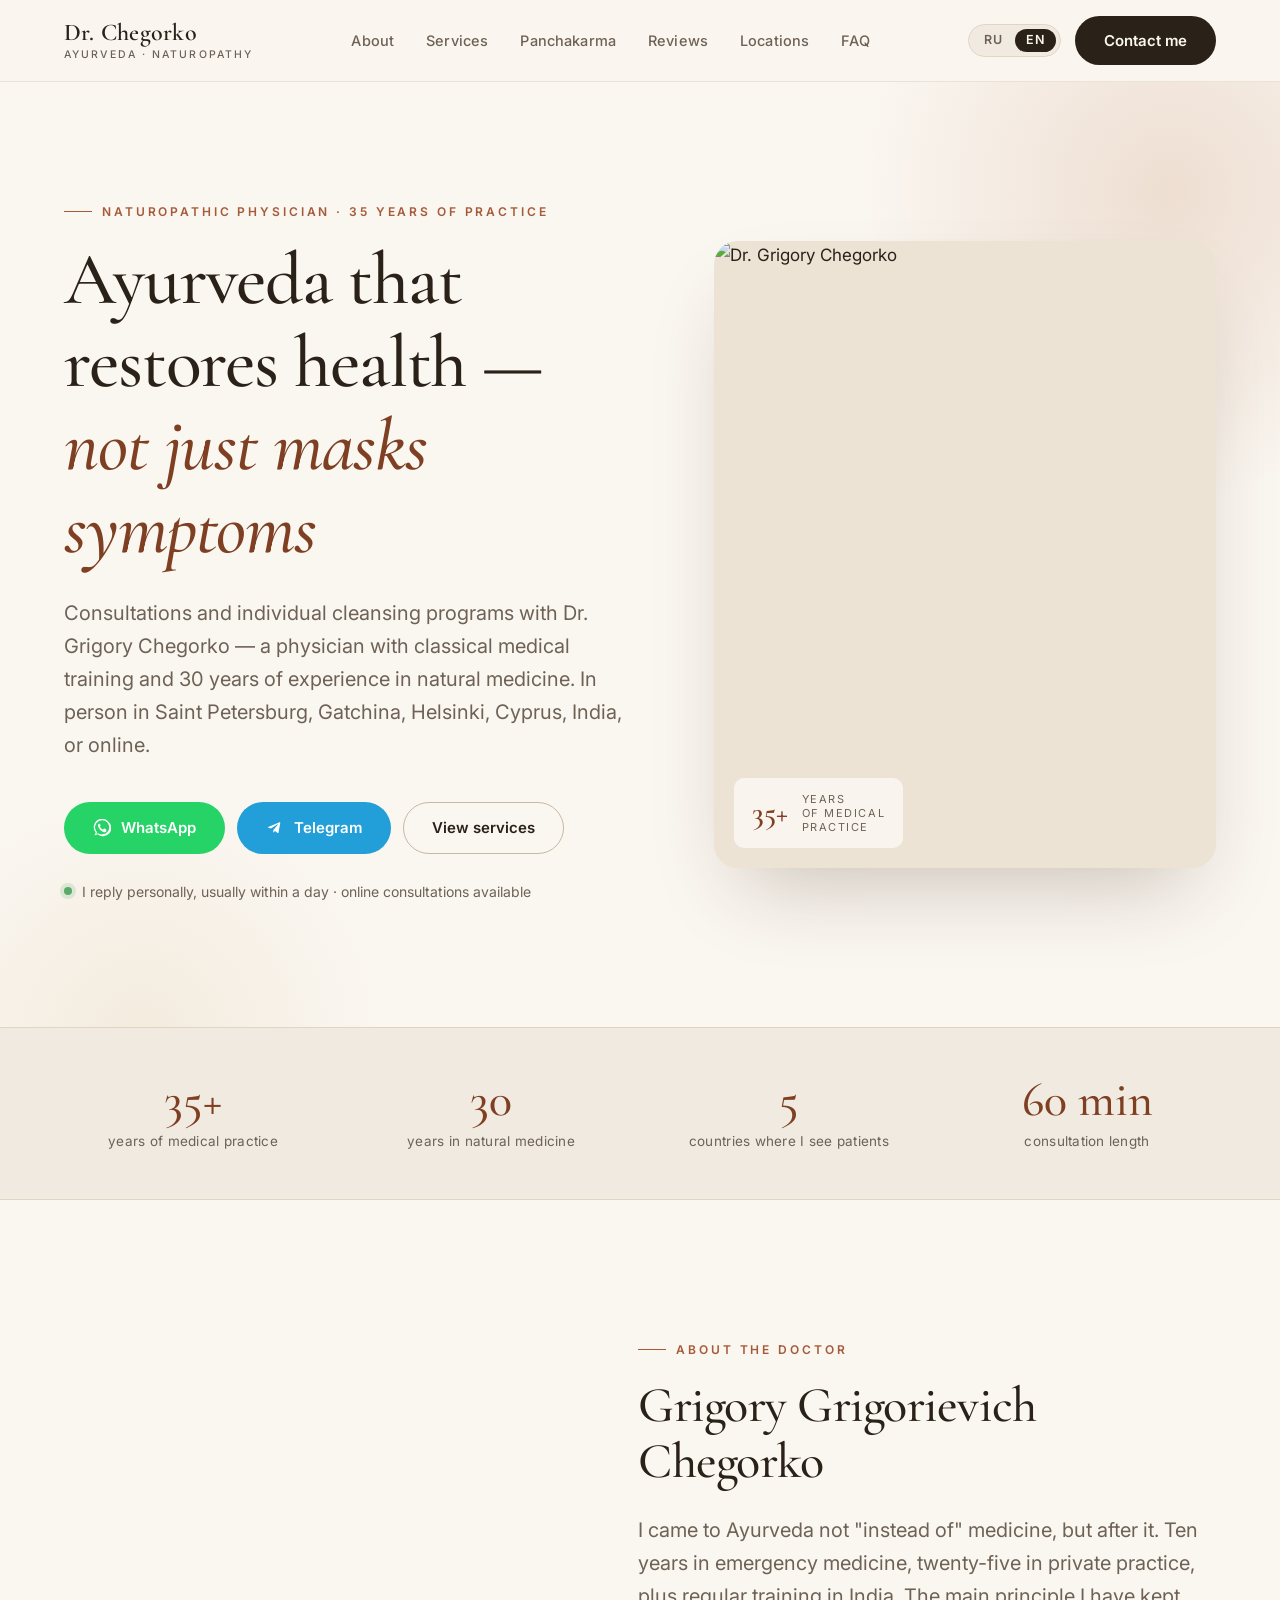
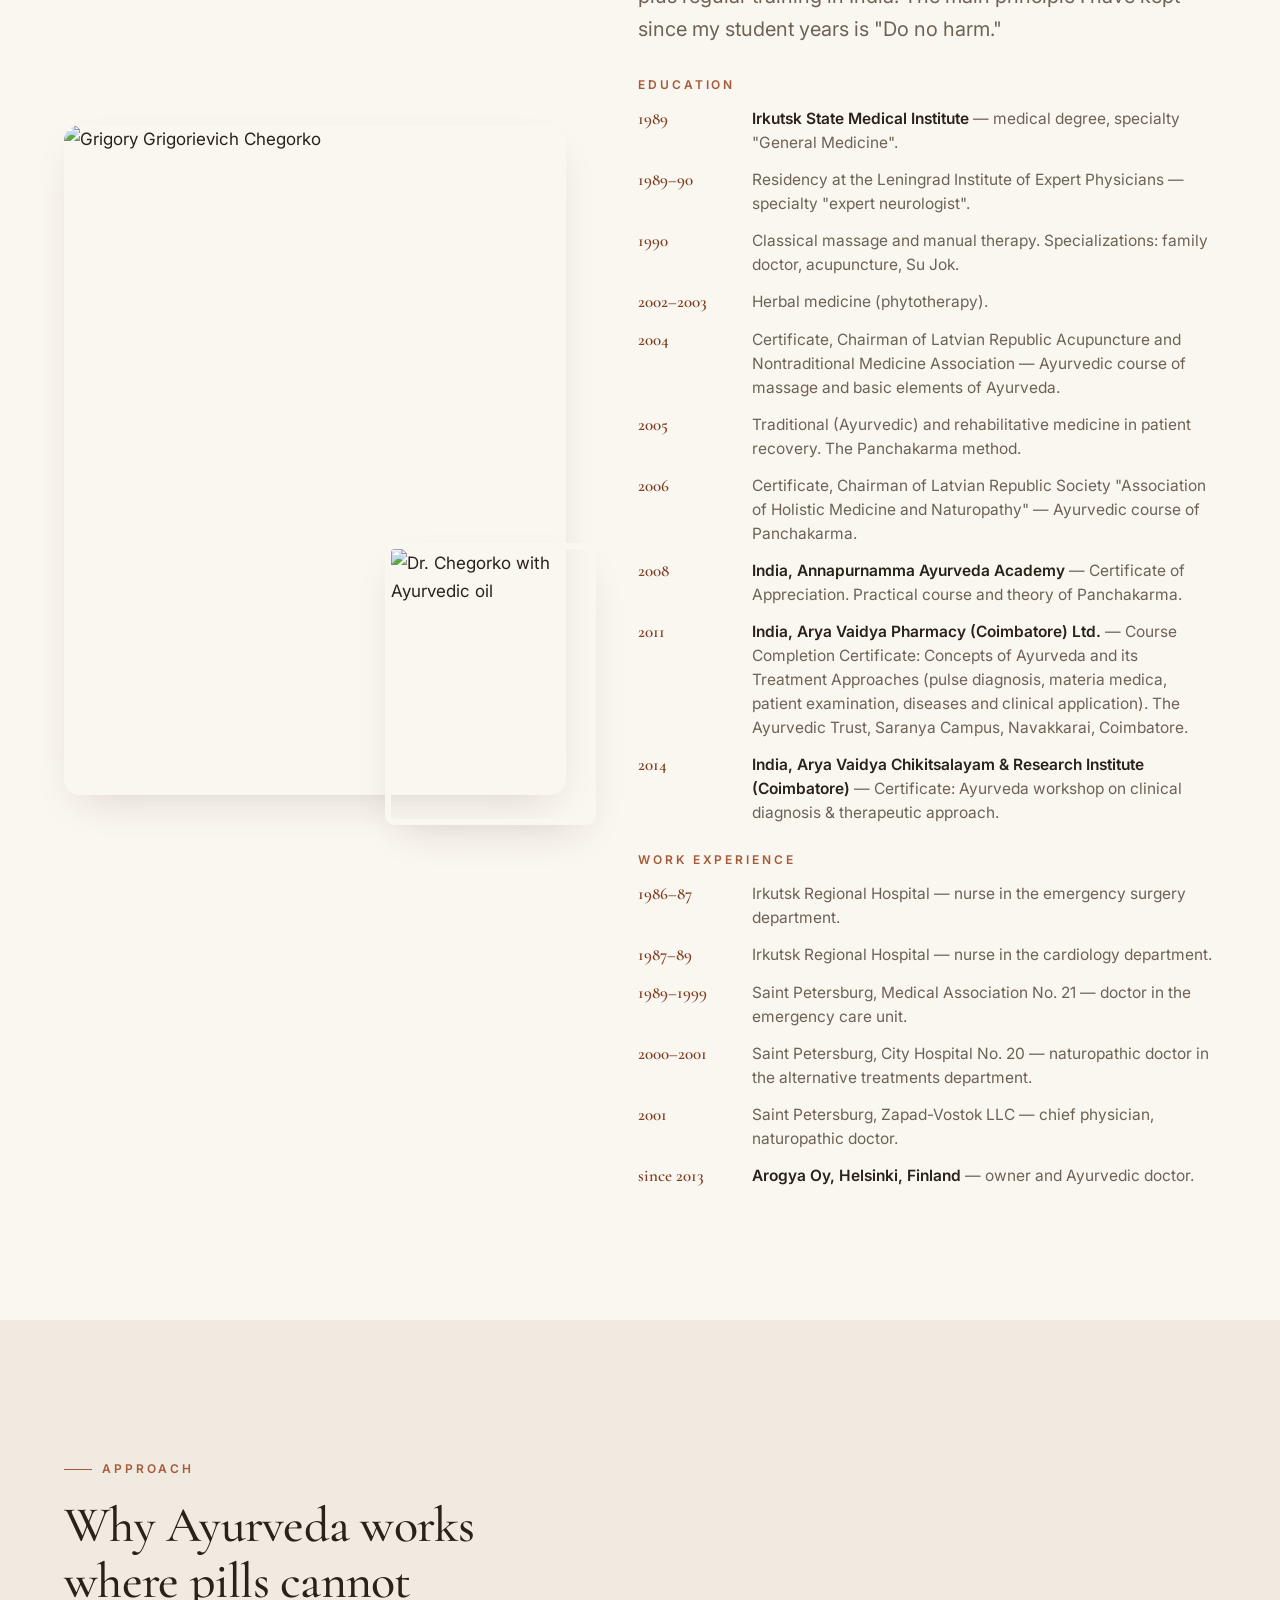
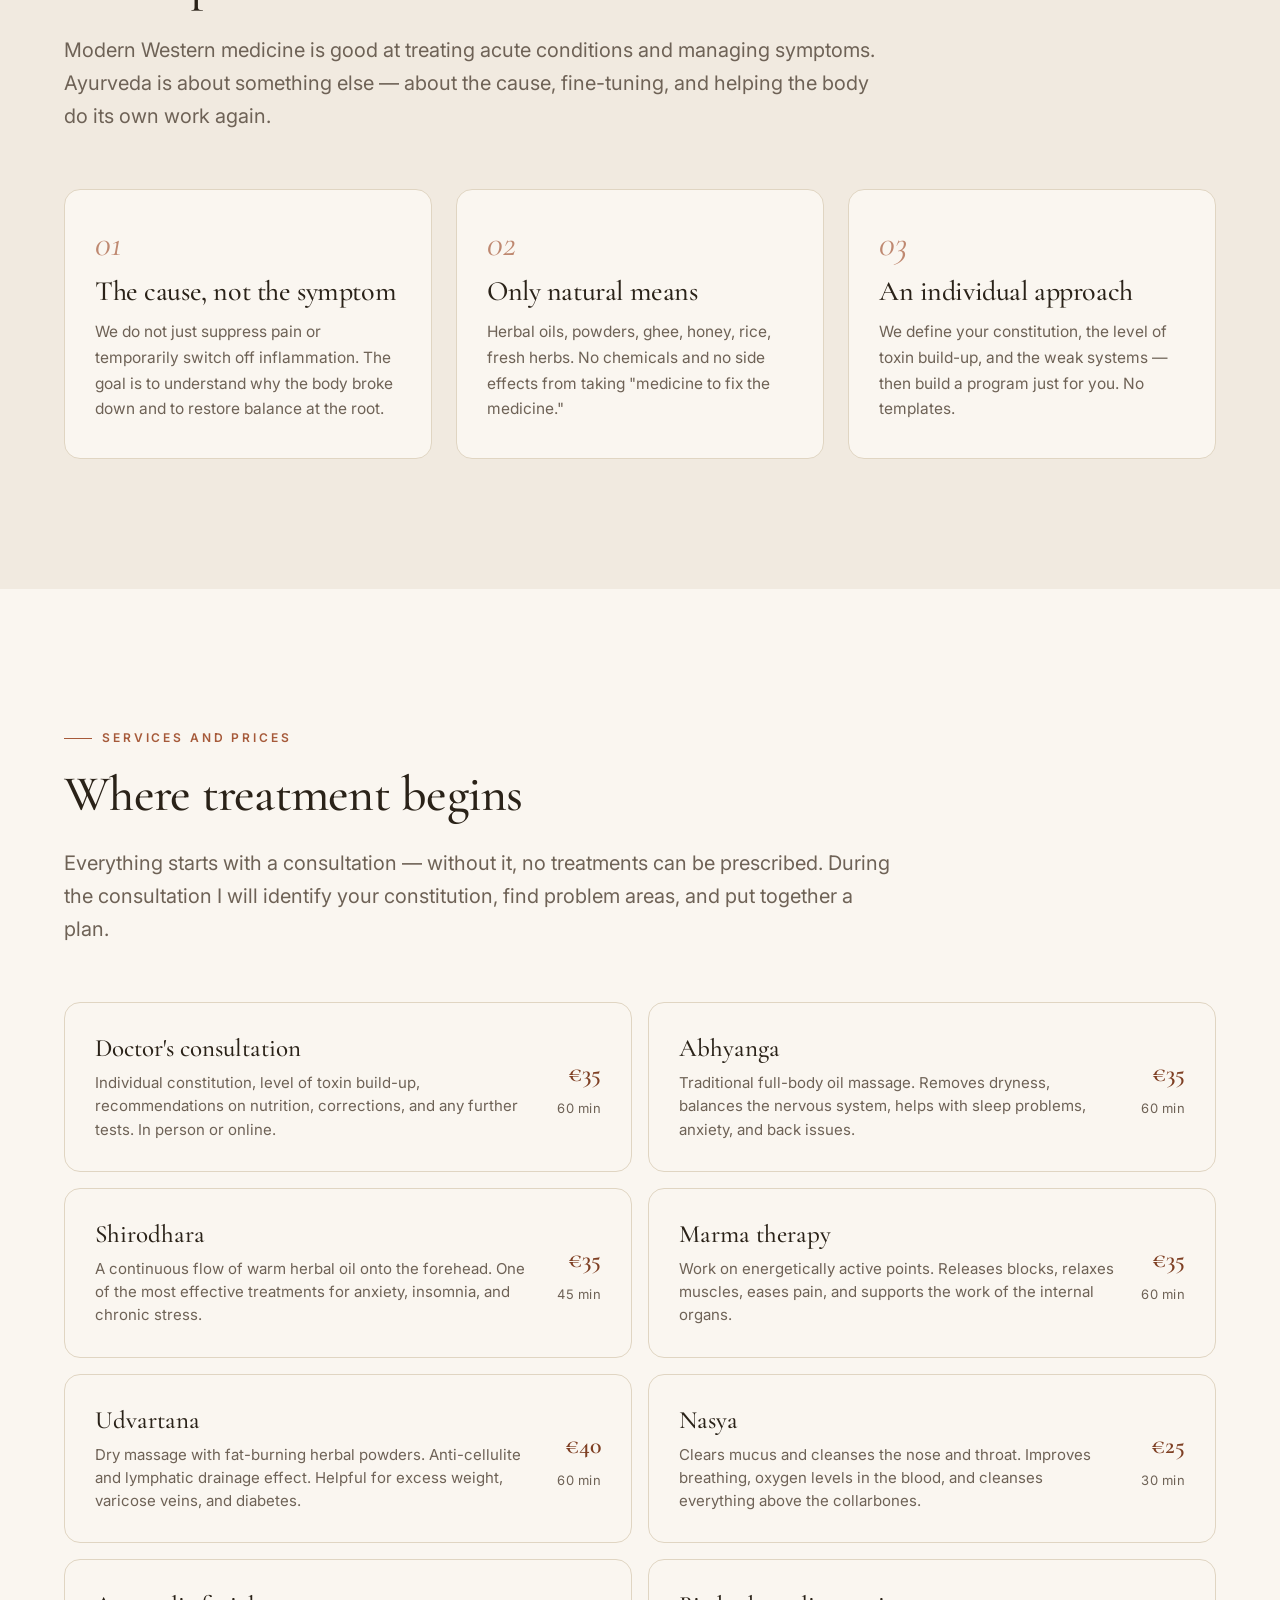
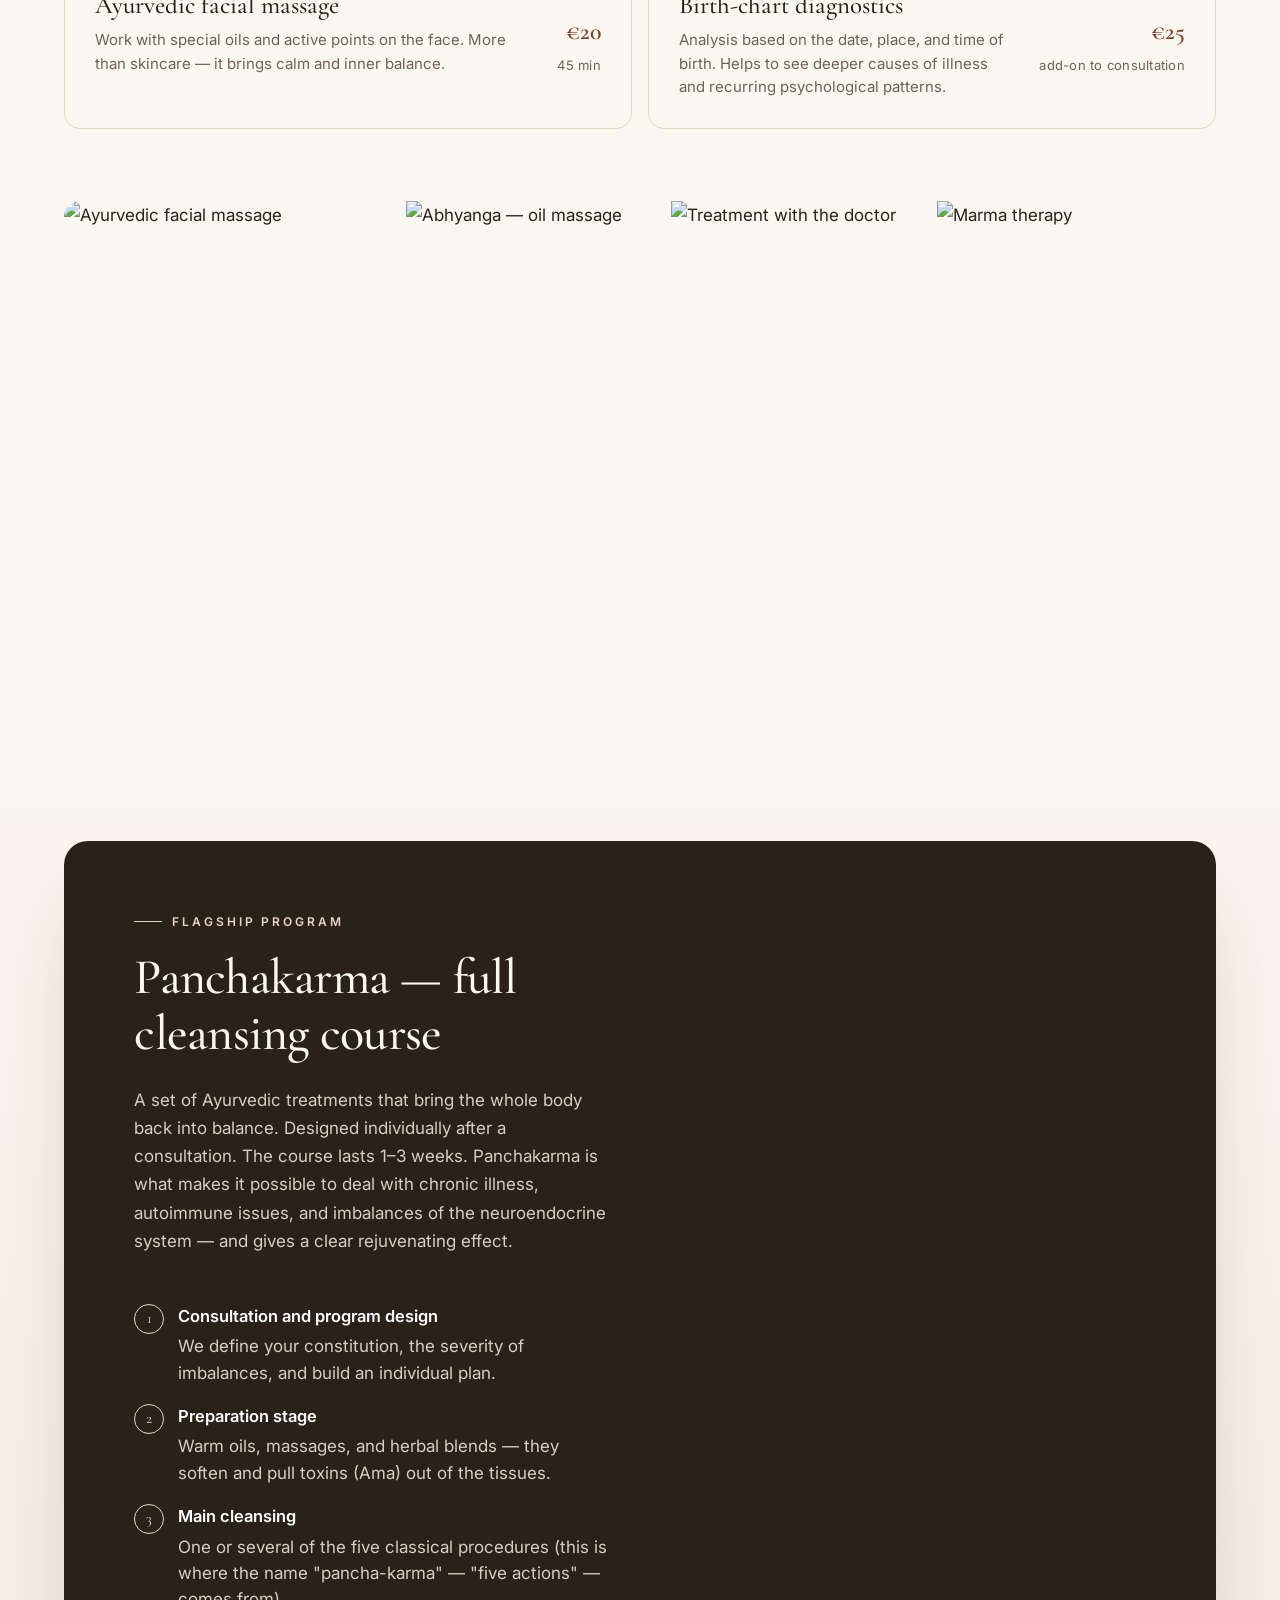
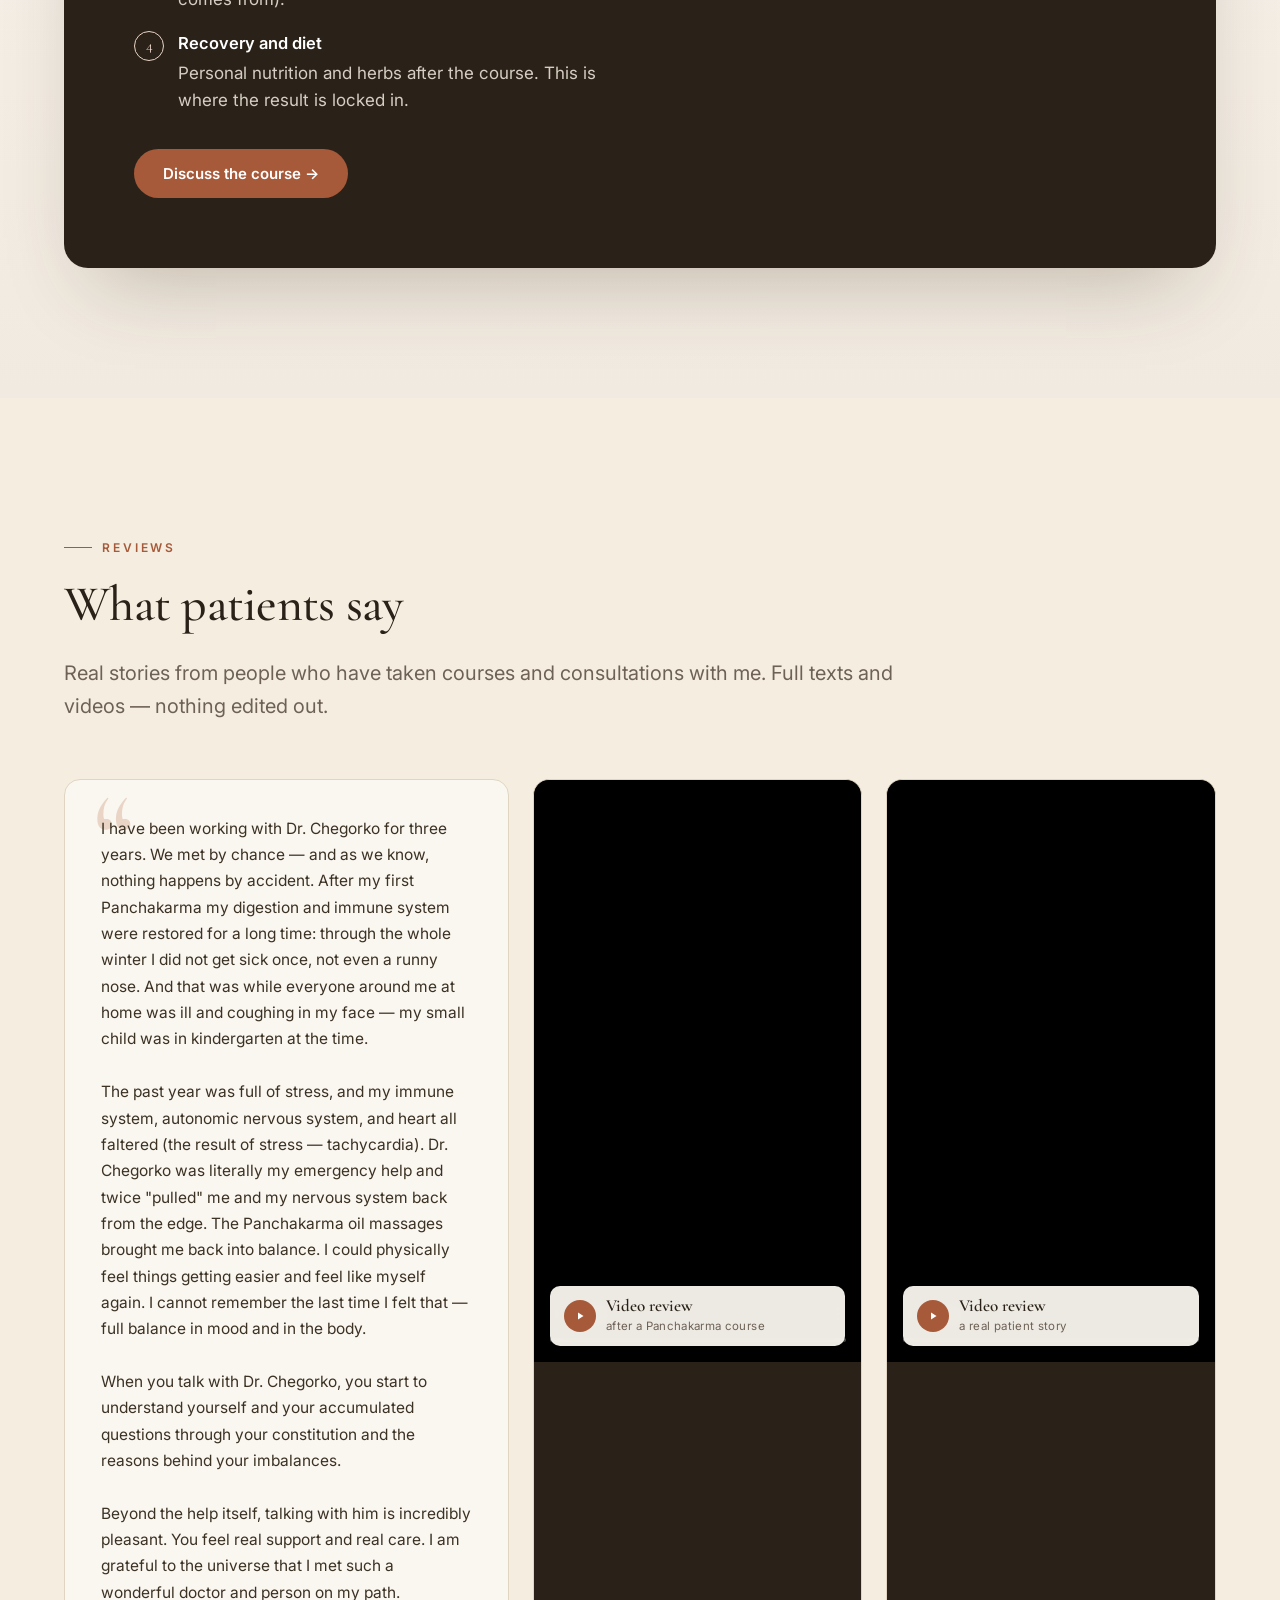
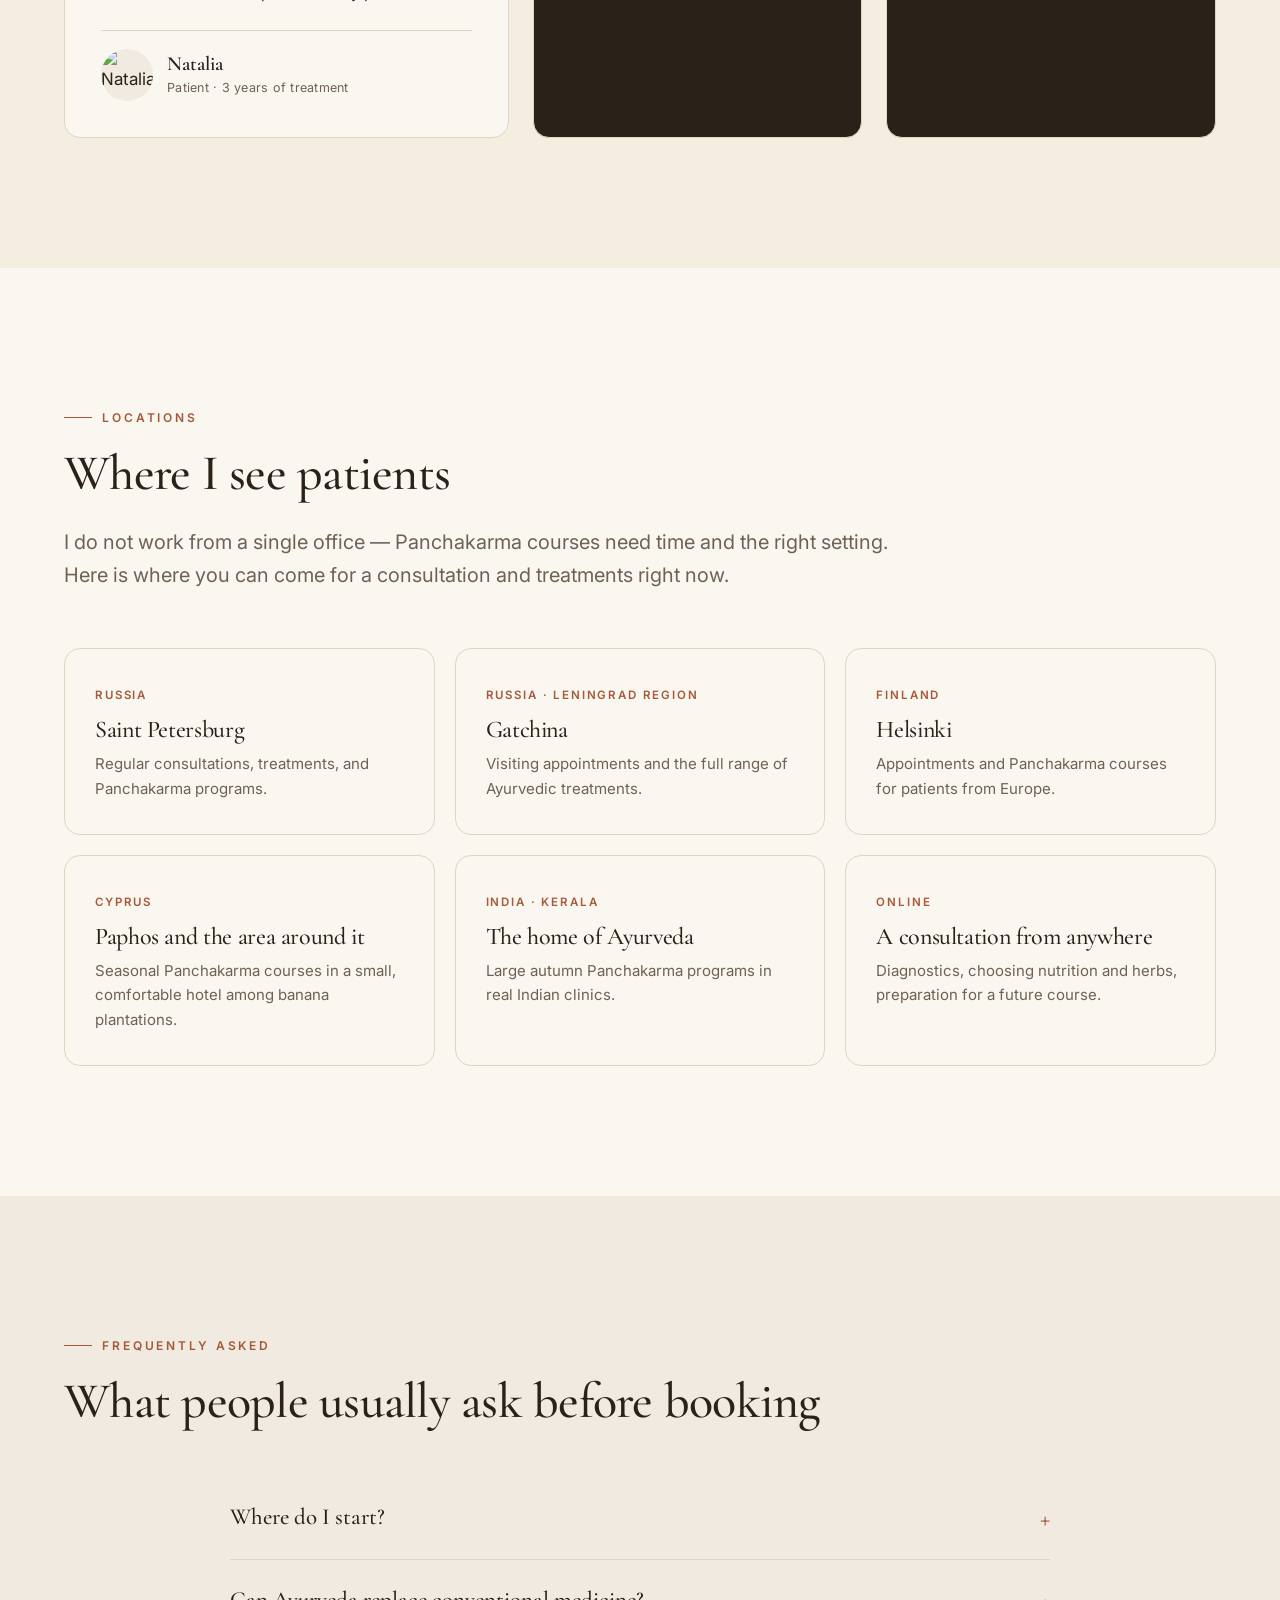
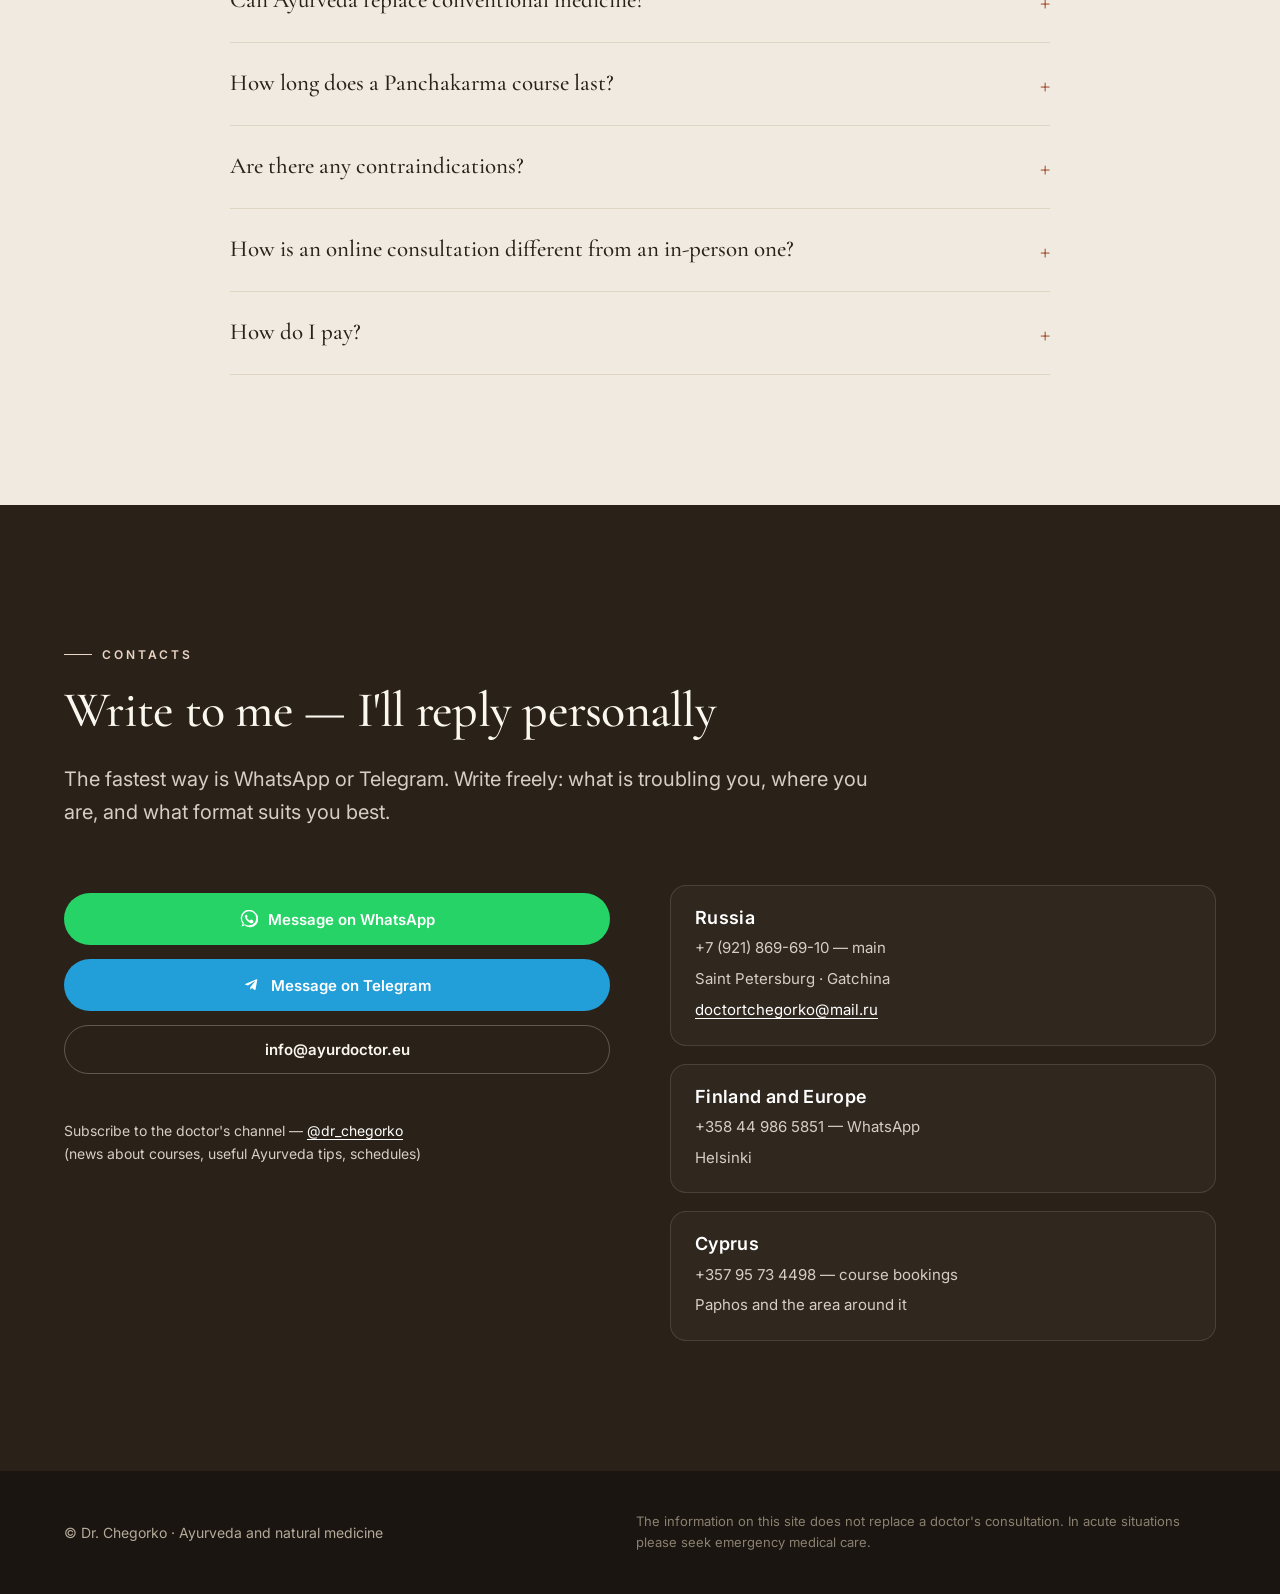
==== en/index.html @ 7dde3908 "Add EN version" ====
<!DOCTYPE html>
<html lang="en">
<head>
<meta charset="UTF-8">
<meta name="viewport" content="width=device-width, initial-scale=1, viewport-fit=cover">
<meta name="theme-color" content="#FAF6F0">
<title>Dr. Grigory Chegorko — Ayurveda and Natural Medicine</title>
<meta name="description" content="Naturopathic physician with 35 years of practice. Ayurvedic consultations, Panchakarma, body cleansing and balancing. Appointments in Saint Petersburg, Gatchina, Helsinki, Cyprus and India.">
<meta property="og:title" content="Dr. Grigory Chegorko — Ayurveda and Natural Medicine">
<meta property="og:description" content="Ayurvedic consultations and Panchakarma. 35 years of practice. I work where there is nature and time for real healing.">
<meta property="og:type" content="website">
<meta property="og:image" content="../media/doctor-hero.jpg">
<link rel="alternate" hreflang="ru" href="../index.html">
<link rel="alternate" hreflang="en" href="index.html">
<link rel="alternate" hreflang="x-default" href="../index.html">
<link rel="preconnect" href="https://fonts.googleapis.com">
<link rel="preconnect" href="https://fonts.gstatic.com" crossorigin>
<link href="https://fonts.googleapis.com/css2?family=Cormorant+Garamond:ital,wght@0,400;0,500;0,600;1,400;1,500&family=Inter:wght@300;400;500;600;700&display=swap" rel="stylesheet">
<style>
  :root {
    --bg: #FAF6F0;
    --bg-warm: #F5EEE0;
    --surface: #F1EAE0;
    --surface-2: #ECE3D5;
    --text: #2A2218;
    --text-2: #3B3224;
    --text-muted: #6E6256;
    --text-soft: #8A7E6E;
    --accent: #A65A3A;
    --accent-dark: #7E3F23;
    --accent-light: #C17555;
    --accent-soft: #E9D4C5;
    --gold: #B08B5A;
    --border: #E0D5C2;
    --border-dark: #C8B9A2;
    --wa: #25D366;
    --tg: #229ED9;
    --radius: 16px;
    --radius-sm: 10px;
    --radius-lg: 24px;
    --container: 1200px;
    --shadow-sm: 0 4px 12px -4px rgba(70, 45, 25, 0.08);
    --shadow-md: 0 16px 40px -16px rgba(70, 45, 25, 0.18);
    --shadow-lg: 0 40px 80px -30px rgba(70, 45, 25, 0.28);
  }
  *, *::before, *::after { box-sizing: border-box; }
  html { scroll-behavior: smooth; -webkit-text-size-adjust: 100%; }
  body { margin: 0; font-family: "Inter", -apple-system, BlinkMacSystemFont, "Segoe UI", Roboto, Helvetica, Arial, sans-serif; color: var(--text); background: var(--bg); font-size: 17px; line-height: 1.65; -webkit-font-smoothing: antialiased; text-rendering: optimizeLegibility; }
  h1, h2, h3, h4 { font-family: "Cormorant Garamond", Georgia, serif; font-weight: 500; letter-spacing: -0.015em; line-height: 1.12; margin: 0 0 0.5em; color: var(--text); }
  h1 { font-size: clamp(40px, 7vw, 74px); font-weight: 500; }
  h2 { font-size: clamp(30px, 4.8vw, 50px); }
  h3 { font-size: clamp(21px, 2.4vw, 28px); }
  p { margin: 0 0 1em; }
  a { color: var(--accent-dark); text-decoration: none; transition: color 0.2s; }
  a:hover { color: var(--accent); }
  img { max-width: 100%; height: auto; display: block; }
  section { padding: clamp(72px, 11vw, 130px) 0; position: relative; }
  .container { max-width: var(--container); margin: 0 auto; padding: 0 24px; }
  .container-wide { max-width: 1340px; margin: 0 auto; padding: 0 24px; }
  .eyebrow { display: inline-flex; align-items: center; gap: 10px; font-family: "Inter", sans-serif; font-size: 12px; letter-spacing: 0.24em; text-transform: uppercase; color: var(--accent); font-weight: 600; margin-bottom: 18px; }
  .eyebrow::before { content: ""; width: 28px; height: 1px; background: var(--accent); }
  .lead { font-size: clamp(17px, 1.8vw, 20px); color: var(--text-muted); max-width: 64ch; line-height: 1.65; }
  .btn { display: inline-flex; align-items: center; justify-content: center; gap: 10px; padding: 16px 28px; border-radius: 999px; font-weight: 600; font-size: 15px; line-height: 1; border: 1px solid transparent; cursor: pointer; transition: transform 0.2s cubic-bezier(0.4,0,0.2,1), background-color 0.25s, color 0.25s, box-shadow 0.25s; white-space: nowrap; font-family: inherit; }
  .btn:hover { transform: translateY(-2px); box-shadow: var(--shadow-sm); }
  .btn-primary { background: var(--text); color: var(--bg); }
  .btn-primary:hover { background: var(--accent-dark); color: var(--bg); }
  .btn-whatsapp { background: var(--wa); color: #fff; }
  .btn-whatsapp:hover { background: #1EB256; color: #fff; }
  .btn-telegram { background: var(--tg); color: #fff; }
  .btn-telegram:hover { background: #1B86B5; color: #fff; }
  .btn-outline { background: transparent; color: var(--text); border-color: var(--border-dark); }
  .btn-outline:hover { background: var(--text); color: var(--bg); border-color: var(--text); }
  .btn svg { width: 18px; height: 18px; }

  /* Header */
  header.site { position: sticky; top: 0; background: rgba(250, 246, 240, 0.88); backdrop-filter: saturate(180%) blur(14px); -webkit-backdrop-filter: saturate(180%) blur(14px); border-bottom: 1px solid rgba(224, 213, 194, 0.6); z-index: 50; }
  .nav { display: flex; align-items: center; justify-content: space-between; padding: 16px 24px; max-width: var(--container); margin: 0 auto; gap: 20px; }
  .brand { font-family: "Cormorant Garamond", Georgia, serif; font-size: 24px; font-weight: 600; letter-spacing: 0.01em; color: var(--text); line-height: 1.1; }
  .brand small { display: block; font-family: "Inter", sans-serif; font-size: 10.5px; letter-spacing: 0.2em; text-transform: uppercase; color: var(--text-muted); font-weight: 500; margin-top: 3px; }
  .nav-links { display: flex; gap: 32px; list-style: none; padding: 0; margin: 0; }
  .nav-links a { font-size: 14.5px; color: var(--text-muted); font-weight: 500; letter-spacing: 0.01em; }
  .nav-links a:hover { color: var(--text); }
  @media (max-width: 980px) { .nav-links { display: none; } }

  /* Hero */
  .hero { padding-top: clamp(60px, 9vw, 110px); padding-bottom: clamp(60px, 9vw, 110px); position: relative; overflow: hidden; }
  .hero::before { content: ""; position: absolute; top: -200px; right: -200px; width: 620px; height: 620px; background: radial-gradient(circle, var(--accent-soft) 0%, rgba(233, 212, 197, 0) 70%); pointer-events: none; z-index: 0; opacity: 0.7; }
  .hero::after { content: ""; position: absolute; bottom: -250px; left: -100px; width: 480px; height: 480px; background: radial-gradient(circle, #EDE0CB 0%, rgba(237, 224, 203, 0) 70%); pointer-events: none; z-index: 0; opacity: 0.5; }
  .hero-inner { display: grid; grid-template-columns: 1.15fr 1fr; gap: 72px; align-items: center; position: relative; z-index: 1; }
  .hero h1 { margin-bottom: 26px; }
  .hero h1 em { font-style: italic; color: var(--accent-dark); font-weight: 500; }
  .hero-ctas { display: flex; gap: 12px; flex-wrap: wrap; margin-top: 40px; }
  .hero-note { margin-top: 26px; font-size: 14px; color: var(--text-muted); display: inline-flex; align-items: center; gap: 10px; }
  .hero-note::before { content: ""; width: 8px; height: 8px; border-radius: 50%; background: #5AAA6A; box-shadow: 0 0 0 4px rgba(90, 170, 106, 0.18); }
  .hero-photo { position: relative; aspect-ratio: 4 / 5; border-radius: var(--radius-lg); overflow: hidden; background: var(--surface-2); box-shadow: var(--shadow-lg); }
  .hero-photo img { width: 100%; height: 100%; object-fit: cover; transition: transform 1.2s cubic-bezier(0.2, 0.8, 0.2, 1); }
  .hero-photo:hover img { transform: scale(1.03); }
  .hero-photo-badge { position: absolute; bottom: 20px; left: 20px; background: rgba(250, 246, 240, 0.95); backdrop-filter: blur(10px); padding: 14px 18px; border-radius: var(--radius-sm); display: flex; align-items: center; gap: 14px; }
  .hero-photo-badge-num { font-family: "Cormorant Garamond", Georgia, serif; font-size: 30px; font-weight: 600; color: var(--accent-dark); line-height: 1; }
  .hero-photo-badge-label { font-size: 11px; text-transform: uppercase; letter-spacing: 0.14em; color: var(--text-muted); line-height: 1.3; }
  @media (max-width: 980px) { .hero-inner { grid-template-columns: 1fr; gap: 48px; } .hero-photo { max-width: 440px; margin: 0 auto; } }

  /* Trust */
  .trust { background: var(--surface); padding: 48px 0; border-top: 1px solid var(--border); border-bottom: 1px solid var(--border); }
  .trust-grid { display: grid; grid-template-columns: repeat(4, 1fr); gap: 40px; text-align: center; }
  .trust-num { font-family: "Cormorant Garamond", Georgia, serif; font-size: clamp(34px, 4.2vw, 48px); color: var(--accent-dark); font-weight: 500; line-height: 1; margin-bottom: 8px; }
  .trust-label { font-size: 13.5px; color: var(--text-muted); letter-spacing: 0.02em; line-height: 1.4; }
  @media (max-width: 720px) { .trust-grid { grid-template-columns: repeat(2, 1fr); gap: 32px 20px; } }

  /* About */
  .about-grid { display: grid; grid-template-columns: 1fr 1.15fr; gap: 72px; align-items: center; }
  .about-photo-stack { position: relative; aspect-ratio: 3 / 4; }
  .about-photo-stack img { width: 100%; height: 100%; object-fit: cover; border-radius: var(--radius); box-shadow: var(--shadow-md); }
  .about-photo-stack .photo-accent { position: absolute; bottom: -30px; right: -30px; width: 42%; aspect-ratio: 3/4; border-radius: var(--radius-sm); overflow: hidden; border: 6px solid var(--bg); box-shadow: var(--shadow-md); }
  .about-photo-stack .photo-accent img { border-radius: 0; }
  .credentials { list-style: none; padding: 0; margin: 32px 0 0; display: grid; gap: 16px; }
  .credentials li { padding-left: 32px; position: relative; color: var(--text-muted); line-height: 1.55; }
  .credentials li::before { content: ""; position: absolute; left: 0; top: 11px; width: 18px; height: 1px; background: var(--accent); }
  .credentials strong { color: var(--text); font-weight: 600; }
  .bio-blocks { margin-top: 32px; display: grid; gap: 28px; }
  .bio-block-title { font-family: "Inter", sans-serif; font-size: 12px; letter-spacing: 0.24em; text-transform: uppercase; color: var(--accent); font-weight: 600; margin: 0 0 14px; }
  .timeline { list-style: none; padding: 0; margin: 0; display: grid; gap: 12px; }
  .timeline li { display: grid; grid-template-columns: 96px 1fr; gap: 18px; align-items: baseline; color: var(--text-muted); line-height: 1.55; font-size: 15.5px; }
  .timeline li > span:first-child { font-family: "Cormorant Garamond", Georgia, serif; color: var(--accent-dark); font-weight: 600; font-size: 17px; }
  .timeline strong { color: var(--text); font-weight: 600; }
  @media (max-width: 720px) { .timeline li { grid-template-columns: 78px 1fr; gap: 12px; font-size: 15px; } }
  @media (max-width: 980px) { .about-grid { grid-template-columns: 1fr; gap: 48px; } .about-photo-stack { max-width: 440px; order: -1; } .about-photo-stack .photo-accent { right: -20px; bottom: -20px; } }

  /* Explain */
  .explain { background: var(--surface); }
  .explain-grid { display: grid; grid-template-columns: repeat(3, 1fr); gap: 24px; margin-top: 56px; }
  .explain-card { background: var(--bg); padding: 36px 30px; border-radius: var(--radius); border: 1px solid var(--border); transition: transform 0.3s, box-shadow 0.3s; }
  .explain-card:hover { transform: translateY(-4px); box-shadow: var(--shadow-md); }
  .explain-card-num { font-family: "Cormorant Garamond", Georgia, serif; font-size: 36px; color: var(--accent); font-style: italic; line-height: 1; margin-bottom: 14px; opacity: 0.7; }
  .explain-card h3 { margin-bottom: 12px; }
  .explain-card p { color: var(--text-muted); margin: 0; font-size: 15.5px; }
  @media (max-width: 880px) { .explain-grid { grid-template-columns: 1fr; } }

  /* Services */
  .services-grid { display: grid; grid-template-columns: repeat(2, 1fr); gap: 16px; margin-top: 56px; }
  .service { display: grid; grid-template-columns: 1fr auto; gap: 24px; padding: 30px 30px; border: 1px solid var(--border); border-radius: var(--radius); background: var(--bg); transition: all 0.25s; }
  .service:hover { border-color: var(--accent); background: var(--surface); transform: translateY(-2px); box-shadow: var(--shadow-sm); }
  .service-title { font-family: "Cormorant Garamond", Georgia, serif; font-size: 25px; font-weight: 500; margin-bottom: 8px; color: var(--text); line-height: 1.2; }
  .service-desc { font-size: 15px; color: var(--text-muted); line-height: 1.55; margin: 0; }
  .service-meta { text-align: right; white-space: nowrap; display: flex; flex-direction: column; justify-content: center; gap: 4px; }
  .service-price { font-family: "Cormorant Garamond", Georgia, serif; font-size: 24px; color: var(--accent-dark); font-weight: 600; }
  .service-price--soft { font-size: 18px; color: var(--accent); font-style: italic; }
  .service-duration { font-size: 13px; color: var(--text-muted); letter-spacing: 0.02em; }
  .service--note { grid-column: 1 / -1; background: var(--surface); border-style: dashed; border-color: var(--border-dark); }
  .service--note:hover { background: var(--surface-2); transform: none; box-shadow: none; }
  .service--note .service-title { color: var(--accent-dark); }
  .service--note .service-tags { display: flex; flex-wrap: wrap; gap: 8px; margin-top: 14px; }
  .service--note .service-tags span { font-size: 12.5px; padding: 4px 12px; border-radius: 999px; background: var(--bg); border: 1px solid var(--border); color: var(--text-muted); }
  @media (max-width: 720px) { .services-grid { grid-template-columns: 1fr; } .service { grid-template-columns: 1fr; gap: 14px; } .service-meta { text-align: left; } }

  /* Gallery strip — procedures */
  .procedures-gallery { margin-top: 72px; display: grid; grid-template-columns: 1.3fr 1fr 1fr 1.1fr; gap: 12px; height: 380px; border-radius: var(--radius); overflow: hidden; }
  .procedures-gallery img { width: 100%; height: 100%; object-fit: cover; transition: transform 0.8s cubic-bezier(0.2,0.8,0.2,1); }
  .procedures-gallery > div { overflow: hidden; }
  .procedures-gallery > div:hover img { transform: scale(1.07); }
  @media (max-width: 880px) { .procedures-gallery { grid-template-columns: 1fr 1fr; height: auto; } .procedures-gallery > div { aspect-ratio: 4/5; } }

  /* Panchakarma */
  .panchakarma-section { background: linear-gradient(180deg, var(--bg) 0%, var(--surface) 100%); }
  .panchakarma { background: var(--text); color: var(--bg); border-radius: var(--radius-lg); overflow: hidden; display: grid; grid-template-columns: 1.15fr 1fr; align-items: stretch; box-shadow: var(--shadow-lg); }
  .panchakarma-content { padding: clamp(40px, 5.5vw, 72px); display: flex; flex-direction: column; justify-content: center; }
  .panchakarma h2 { color: var(--bg); }
  .panchakarma .eyebrow { color: var(--accent-soft); }
  .panchakarma .eyebrow::before { background: var(--accent-soft); }
  .panchakarma p { color: #D6CEC4; }
  .panchakarma-stages { list-style: none; padding: 0; margin: 32px 0 0; display: grid; gap: 18px; counter-reset: stages; }
  .panchakarma-stages li { padding-left: 44px; position: relative; color: #D6CEC4; line-height: 1.55; }
  .panchakarma-stages li strong { color: #fff; font-weight: 600; display: block; margin-bottom: 4px; font-size: 16.5px; }
  .panchakarma-stages li::before { counter-increment: stages; content: counter(stages); position: absolute; left: 0; top: 0; width: 30px; height: 30px; border-radius: 50%; border: 1px solid var(--accent-soft); color: var(--accent-soft); font-family: "Cormorant Garamond", Georgia, serif; font-size: 15px; display: flex; align-items: center; justify-content: center; }
  .panchakarma-cta { margin-top: 36px; }
  .panchakarma-photo { background-size: cover; background-position: center; min-height: 480px; position: relative; }
  .panchakarma-photo::after { content: ""; position: absolute; inset: 0; background: linear-gradient(90deg, rgba(42, 34, 24, 0.3) 0%, rgba(42, 34, 24, 0) 40%); }
  @media (max-width: 980px) { .panchakarma { grid-template-columns: 1fr; } .panchakarma-photo { min-height: 340px; order: -1; } }

  /* Reviews */
  .reviews { background: var(--bg-warm); }
  .reviews-grid { display: grid; grid-template-columns: 1.35fr 1fr 1fr; gap: 24px; margin-top: 56px; align-items: stretch; }
  .review-card { background: var(--bg); border: 1px solid var(--border); border-radius: var(--radius); padding: 36px; display: flex; flex-direction: column; position: relative; }
  .review-card::before { content: "\201C"; position: absolute; top: -4px; left: 28px; font-family: "Cormorant Garamond", Georgia, serif; font-size: 120px; color: var(--accent-soft); line-height: 1; pointer-events: none; font-weight: 500; }
  .review-text { position: relative; z-index: 1; color: var(--text-2); font-size: 15.5px; line-height: 1.7; margin: 0 0 24px; white-space: pre-line; }
  .review-author { margin-top: auto; display: flex; align-items: center; gap: 14px; padding-top: 18px; border-top: 1px solid var(--border); }
  .review-author-photo { width: 52px; height: 52px; border-radius: 50%; overflow: hidden; flex-shrink: 0; background: var(--surface); }
  .review-author-photo img { width: 100%; height: 100%; object-fit: cover; }
  .review-author-name { font-family: "Cormorant Garamond", Georgia, serif; font-size: 20px; font-weight: 600; color: var(--text); line-height: 1.2; }
  .review-author-meta { font-size: 12.5px; color: var(--text-muted); letter-spacing: 0.02em; margin-top: 2px; }
  .review-card--video { padding: 0; overflow: hidden; background: var(--text); }
  .review-card--video video { width: 100%; height: 100%; object-fit: cover; display: block; }
  .review-video-wrap { position: relative; aspect-ratio: 9 / 16; background: #000; }
  .review-video-wrap video { width: 100%; height: 100%; object-fit: cover; }
  .review-video-label { position: absolute; bottom: 16px; left: 16px; right: 16px; display: flex; align-items: center; gap: 10px; background: rgba(250, 246, 240, 0.95); backdrop-filter: blur(10px); padding: 10px 14px; border-radius: var(--radius-sm); pointer-events: none; }
  .review-video-label-icon { width: 32px; height: 32px; border-radius: 50%; background: var(--accent); color: #fff; display: flex; align-items: center; justify-content: center; flex-shrink: 0; }
  .review-video-label-icon svg { width: 12px; height: 12px; }
  .review-video-label-text { font-family: "Cormorant Garamond", Georgia, serif; font-weight: 600; font-size: 17px; color: var(--text); line-height: 1.2; }
  .review-video-label-meta { font-size: 11.5px; color: var(--text-muted); letter-spacing: 0.03em; margin-top: 1px; }
  @media (max-width: 980px) { .reviews-grid { grid-template-columns: 1fr; } }

  /* Geo */
  .geo-grid { display: grid; grid-template-columns: repeat(3, 1fr); gap: 20px; margin-top: 56px; }
  .geo { padding: 30px 30px 32px; background: var(--bg); border: 1px solid var(--border); border-radius: var(--radius); transition: all 0.25s; }
  .geo:hover { border-color: var(--accent); transform: translateY(-2px); box-shadow: var(--shadow-sm); }
  .geo h3 { font-size: 24px; margin-bottom: 8px; }
  .geo-tag { display: inline-block; font-size: 11.5px; letter-spacing: 0.16em; text-transform: uppercase; color: var(--accent); font-weight: 600; margin-bottom: 12px; }
  .geo p { color: var(--text-muted); margin: 0; font-size: 15px; }
  @media (max-width: 980px) { .geo-grid { grid-template-columns: 1fr; } }

  /* FAQ */
  .faq-list { margin-top: 48px; max-width: 820px; margin-left: auto; margin-right: auto; }
  details.faq-item { border-bottom: 1px solid var(--border); padding: 22px 0; }
  details.faq-item[open] { padding-bottom: 28px; }
  details.faq-item summary { font-family: "Cormorant Garamond", Georgia, serif; font-size: 23px; font-weight: 500; cursor: pointer; list-style: none; display: flex; justify-content: space-between; align-items: center; gap: 20px; color: var(--text); }
  details.faq-item summary::-webkit-details-marker { display: none; }
  details.faq-item summary::after { content: "+"; font-size: 26px; color: var(--accent); font-family: inherit; transition: transform 0.25s; line-height: 1; flex-shrink: 0; }
  details.faq-item[open] summary::after { content: "−"; }
  details.faq-item p { margin: 18px 0 0; color: var(--text-muted); font-size: 16px; line-height: 1.65; }

  /* Contact */
  .contact { background: var(--text); color: var(--bg); }
  .contact h2 { color: var(--bg); }
  .contact p { color: #D6CEC4; }
  .contact .eyebrow { color: var(--accent-soft); }
  .contact .eyebrow::before { background: var(--accent-soft); }
  .contact-grid { display: grid; grid-template-columns: 1fr 1fr; gap: 60px; margin-top: 56px; align-items: start; }
  .contact-regions { display: grid; gap: 18px; }
  .contact-region { padding: 22px 24px; border: 1px solid rgba(255, 255, 255, 0.12); border-radius: var(--radius); background: rgba(255, 255, 255, 0.03); transition: background 0.2s, border-color 0.2s; }
  .contact-region:hover { background: rgba(255, 255, 255, 0.05); border-color: rgba(255, 255, 255, 0.2); }
  .contact-region h4 { color: #fff; margin: 0 0 8px; font-size: 18px; font-weight: 600; font-family: "Inter", sans-serif; letter-spacing: 0.02em; }
  .contact-region .rows { display: grid; gap: 6px; font-size: 15px; color: #D6CEC4; }
  .contact-region a { color: #fff; text-decoration: underline; text-underline-offset: 3px; text-decoration-thickness: 1px; }
  .contact-main-ctas { display: grid; gap: 14px; margin-top: 8px; }
  .contact-extra { margin-top: 32px; font-size: 14px; color: #BFB5A6; line-height: 1.6; }
  .contact-extra a { color: #fff; text-decoration: underline; text-underline-offset: 3px; }
  @media (max-width: 980px) { .contact-grid { grid-template-columns: 1fr; gap: 40px; } }

  /* Footer */
  footer.site { background: #1a1510; color: #B4AA9A; padding: 40px 0; font-size: 14px; }
  footer.site .container { display: flex; flex-wrap: wrap; gap: 24px; justify-content: space-between; align-items: center; }
  footer.site a { color: #E0D5C2; }
  footer.site .disclaimer { max-width: 580px; font-size: 13px; color: #8A8070; }

  /* Mobile CTA */
  .mobile-cta { display: none; position: fixed; bottom: 0; left: 0; right: 0; padding: 12px; padding-bottom: calc(12px + env(safe-area-inset-bottom)); background: rgba(250, 246, 240, 0.96); backdrop-filter: blur(12px); -webkit-backdrop-filter: blur(12px); border-top: 1px solid var(--border); z-index: 40; gap: 10px; justify-content: center; }
  .mobile-cta .btn { flex: 1; padding: 14px 16px; font-size: 15px; }
  @media (max-width: 720px) { .mobile-cta { display: flex; } body { padding-bottom: 88px; } }

  /* Reveal animations */
  .reveal { opacity: 0; transform: translateY(20px); transition: opacity 0.7s ease, transform 0.7s cubic-bezier(0.2, 0.8, 0.2, 1); }
  .reveal.in { opacity: 1; transform: none; }
  @media (prefers-reduced-motion: reduce) { .reveal { opacity: 1; transform: none; transition: none; } }

  /* Language switcher */
  .nav-actions { display: flex; align-items: center; gap: 14px; }
  .lang-switch { display: inline-flex; align-items: center; gap: 2px; font-size: 12.5px; font-weight: 600; letter-spacing: 0.06em; padding: 4px; border-radius: 999px; background: var(--surface); border: 1px solid var(--border); }
  .lang-switch a { padding: 5px 11px; border-radius: 999px; color: var(--text-muted); transition: color 0.2s, background 0.2s; line-height: 1; }
  .lang-switch a.is-active { background: var(--text); color: var(--bg); cursor: default; }
  .lang-switch a:not(.is-active):hover { color: var(--text); }
  @media (max-width: 480px) { .nav-actions .btn-primary { display: none; } }
</style>
</head>
<body>

<header class="site">
  <div class="nav">
    <a href="#top" class="brand">
      Dr. Chegorko
      <small>Ayurveda · Naturopathy</small>
    </a>
    <ul class="nav-links">
      <li><a href="#about">About</a></li>
      <li><a href="#services">Services</a></li>
      <li><a href="#panchakarma">Panchakarma</a></li>
      <li><a href="#reviews">Reviews</a></li>
      <li><a href="#where">Locations</a></li>
      <li><a href="#faq">FAQ</a></li>
    </ul>
    <div class="nav-actions">
      <div class="lang-switch" role="navigation" aria-label="Language switcher">
        <a href="../index.html" hreflang="ru" aria-label="Перейти на русскую версию">RU</a>
        <a href="index.html" class="is-active" aria-current="page">EN</a>
      </div>
      <a href="https://wa.me/358449865851" class="btn btn-primary" target="_blank" rel="noopener">Contact me</a>
    </div>
  </div>
</header>

<main id="top">

  <!-- HERO -->
  <section class="hero">
    <div class="container hero-inner">
      <div class="reveal">
        <span class="eyebrow">Naturopathic physician · 35 years of practice</span>
        <h1>Ayurveda that restores health — <em>not just masks symptoms</em></h1>
        <p class="lead">
          Consultations and individual cleansing programs with Dr. Grigory Chegorko —
          a physician with classical medical training and 30 years of experience
          in natural medicine. In person in Saint Petersburg, Gatchina, Helsinki,
          Cyprus, India, or online.
        </p>
        <div class="hero-ctas">
          <a href="https://wa.me/358449865851" class="btn btn-whatsapp" target="_blank" rel="noopener">
            <svg viewBox="0 0 24 24" fill="currentColor" aria-hidden="true"><path d="M20.5 3.5A11 11 0 0 0 3.6 17.9L2 22l4.2-1.6A11 11 0 1 0 20.5 3.5Zm-8.5 17a9.4 9.4 0 0 1-4.8-1.3l-.3-.2-2.5 1 1-2.4-.2-.3a9.4 9.4 0 1 1 6.8 3.1Zm5.2-7c-.3-.1-1.7-.8-1.9-.9-.3-.1-.5-.1-.6.1l-.9 1.1c-.2.2-.3.2-.6.1a7.6 7.6 0 0 1-3.8-3.3c-.3-.5.3-.5.8-1.5 0-.1 0-.3-.1-.4l-.9-2c-.2-.5-.5-.4-.6-.4h-.5a1 1 0 0 0-.7.3c-.2.3-.9.9-.9 2.2s1 2.6 1.1 2.8A10.8 10.8 0 0 0 13 17c.6.3 1 .4 1.4.5.6.2 1.1.2 1.5.1.5-.1 1.6-.6 1.8-1.3.2-.6.2-1.2.2-1.3-.1-.1-.3-.2-.6-.3Z"/></svg>
            WhatsApp
          </a>
          <a href="https://t.me/doctortche" class="btn btn-telegram" target="_blank" rel="noopener">
            <svg viewBox="0 0 24 24" fill="currentColor" aria-hidden="true"><path d="M9.8 14.8 9.6 18c.3 0 .5-.1.7-.3l1.7-1.6 3.5 2.5c.6.4 1.1.2 1.2-.6L19 5.3c.2-.8-.3-1.1-.9-.9L2.9 10.5c-.8.3-.8.7-.1.9l3.8 1.2 8.8-5.5c.4-.3.8-.1.5.2"/></svg>
            Telegram
          </a>
          <a href="#services" class="btn btn-outline">View services</a>
        </div>
        <p class="hero-note">I reply personally, usually within a day · online consultations available</p>
      </div>
      <div class="hero-photo reveal">
        <img src="../media/doctor-hero.jpg" alt="Dr. Grigory Chegorko">
        <div class="hero-photo-badge">
          <div class="hero-photo-badge-num">35+</div>
          <div class="hero-photo-badge-label">years<br>of medical<br>practice</div>
        </div>
      </div>
    </div>
  </section>

  <!-- TRUST -->
  <section class="trust" aria-label="Key numbers">
    <div class="container">
      <div class="trust-grid">
        <div><div class="trust-num">35+</div><div class="trust-label">years of medical practice</div></div>
        <div><div class="trust-num">30</div><div class="trust-label">years in natural medicine</div></div>
        <div><div class="trust-num">5</div><div class="trust-label">countries where I see patients</div></div>
        <div><div class="trust-num">60 min</div><div class="trust-label">consultation length</div></div>
      </div>
    </div>
  </section>

  <!-- ABOUT -->
  <section id="about">
    <div class="container about-grid">
      <div class="about-photo-stack reveal">
        <img src="../media/doctor-table.jpg" alt="Grigory Grigorievich Chegorko">
        <div class="photo-accent">
          <img src="../media/doctor-herbs.jpg" alt="Dr. Chegorko with Ayurvedic oil">
        </div>
      </div>
      <div class="reveal">
        <span class="eyebrow">About the doctor</span>
        <h2>Grigory Grigorievich Chegorko</h2>
        <p class="lead">
          I came to Ayurveda not "instead of" medicine, but after it.
          Ten years in emergency medicine, twenty-five in private practice,
          plus regular training in India. The main principle I have kept
          since my student years is "Do no harm."
        </p>
        <div class="bio-blocks">
          <div>
            <h4 class="bio-block-title">Education</h4>
            <ul class="timeline">
              <li><span>1989</span><span><strong>Irkutsk State Medical Institute</strong> — medical degree, specialty "General Medicine".</span></li>
              <li><span>1989–90</span><span>Residency at the Leningrad Institute of Expert Physicians — specialty "expert neurologist".</span></li>
              <li><span>1990</span><span>Classical massage and manual therapy. Specializations: family doctor, acupuncture, Su Jok.</span></li>
              <li><span>2002–2003</span><span>Herbal medicine (phytotherapy).</span></li>
              <li><span>2004</span><span>Certificate, Chairman of Latvian Republic Acupuncture and Nontraditional Medicine Association — Ayurvedic course of massage and basic elements of Ayurveda.</span></li>
              <li><span>2005</span><span>Traditional (Ayurvedic) and rehabilitative medicine in patient recovery. The Panchakarma method.</span></li>
              <li><span>2006</span><span>Certificate, Chairman of Latvian Republic Society "Association of Holistic Medicine and Naturopathy" — Ayurvedic course of Panchakarma.</span></li>
              <li><span>2008</span><span><strong>India, Annapurnamma Ayurveda Academy</strong> — Certificate of Appreciation. Practical course and theory of Panchakarma.</span></li>
              <li><span>2011</span><span><strong>India, Arya Vaidya Pharmacy (Coimbatore) Ltd.</strong> — Course Completion Certificate: Concepts of Ayurveda and its Treatment Approaches (pulse diagnosis, materia medica, patient examination, diseases and clinical application). The Ayurvedic Trust, Saranya Campus, Navakkarai, Coimbatore.</span></li>
              <li><span>2014</span><span><strong>India, Arya Vaidya Chikitsalayam &amp; Research Institute (Coimbatore)</strong> — Certificate: Ayurveda workshop on clinical diagnosis &amp; therapeutic approach.</span></li>
            </ul>
          </div>
          <div>
            <h4 class="bio-block-title">Work experience</h4>
            <ul class="timeline">
              <li><span>1986–87</span><span>Irkutsk Regional Hospital — nurse in the emergency surgery department.</span></li>
              <li><span>1987–89</span><span>Irkutsk Regional Hospital — nurse in the cardiology department.</span></li>
              <li><span>1989–1999</span><span>Saint Petersburg, Medical Association No. 21 — doctor in the emergency care unit.</span></li>
              <li><span>2000–2001</span><span>Saint Petersburg, City Hospital No. 20 — naturopathic doctor in the alternative treatments department.</span></li>
              <li><span>2001</span><span>Saint Petersburg, Zapad-Vostok LLC — chief physician, naturopathic doctor.</span></li>
              <li><span>since 2013</span><span><strong>Arogya Oy, Helsinki, Finland</strong> — owner and Ayurvedic doctor.</span></li>
            </ul>
          </div>
        </div>
      </div>
    </div>
  </section>

  <!-- EXPLAIN -->
  <section class="explain">
    <div class="container">
      <div class="reveal">
        <span class="eyebrow">Approach</span>
        <h2>Why Ayurveda works<br>where pills cannot</h2>
        <p class="lead">
          Modern Western medicine is good at treating acute conditions and managing symptoms.
          Ayurveda is about something else — about the cause, fine-tuning, and helping
          the body do its own work again.
        </p>
      </div>
      <div class="explain-grid">
        <article class="explain-card reveal">
          <div class="explain-card-num">01</div>
          <h3>The cause, not the symptom</h3>
          <p>We do not just suppress pain or temporarily switch off inflammation. The goal is to understand why the body broke down and to restore balance at the root.</p>
        </article>
        <article class="explain-card reveal">
          <div class="explain-card-num">02</div>
          <h3>Only natural means</h3>
          <p>Herbal oils, powders, ghee, honey, rice, fresh herbs. No chemicals and no side effects from taking "medicine to fix the medicine."</p>
        </article>
        <article class="explain-card reveal">
          <div class="explain-card-num">03</div>
          <h3>An individual approach</h3>
          <p>We define your constitution, the level of toxin build-up, and the weak systems — then build a program just for you. No templates.</p>
        </article>
      </div>
    </div>
  </section>

  <!-- SERVICES -->
  <section id="services">
    <div class="container">
      <div class="reveal">
        <span class="eyebrow">Services and prices</span>
        <h2>Where treatment begins</h2>
        <p class="lead">
          Everything starts with a consultation — without it, no treatments can be prescribed.
          During the consultation I will identify your constitution, find problem areas,
          and put together a plan.
        </p>
      </div>
      <div class="services-grid">
        <article class="service reveal"><div><div class="service-title">Doctor's consultation</div><p class="service-desc">Individual constitution, level of toxin build-up, recommendations on nutrition, corrections, and any further tests. In person or online.</p></div><div class="service-meta"><div class="service-price">€35</div><div class="service-duration">60 min</div></div></article>
        <article class="service reveal"><div><div class="service-title">Abhyanga</div><p class="service-desc">Traditional full-body oil massage. Removes dryness, balances the nervous system, helps with sleep problems, anxiety, and back issues.</p></div><div class="service-meta"><div class="service-price">€35</div><div class="service-duration">60 min</div></div></article>
        <article class="service reveal"><div><div class="service-title">Shirodhara</div><p class="service-desc">A continuous flow of warm herbal oil onto the forehead. One of the most effective treatments for anxiety, insomnia, and chronic stress.</p></div><div class="service-meta"><div class="service-price">€35</div><div class="service-duration">45 min</div></div></article>
        <article class="service reveal"><div><div class="service-title">Marma therapy</div><p class="service-desc">Work on energetically active points. Releases blocks, relaxes muscles, eases pain, and supports the work of the internal organs.</p></div><div class="service-meta"><div class="service-price">€35</div><div class="service-duration">60 min</div></div></article>
        <article class="service reveal"><div><div class="service-title">Udvartana</div><p class="service-desc">Dry massage with fat-burning herbal powders. Anti-cellulite and lymphatic drainage effect. Helpful for excess weight, varicose veins, and diabetes.</p></div><div class="service-meta"><div class="service-price">€40</div><div class="service-duration">60 min</div></div></article>
        <article class="service reveal"><div><div class="service-title">Nasya</div><p class="service-desc">Clears mucus and cleanses the nose and throat. Improves breathing, oxygen levels in the blood, and cleanses everything above the collarbones.</p></div><div class="service-meta"><div class="service-price">€25</div><div class="service-duration">30 min</div></div></article>
        <article class="service reveal"><div><div class="service-title">Ayurvedic facial massage</div><p class="service-desc">Work with special oils and active points on the face. More than skincare — it brings calm and inner balance.</p></div><div class="service-meta"><div class="service-price">€20</div><div class="service-duration">45 min</div></div></article>
        <article class="service reveal"><div><div class="service-title">Birth-chart diagnostics</div><p class="service-desc">Analysis based on the date, place, and time of birth. Helps to see deeper causes of illness and recurring psychological patterns.</p></div><div class="service-meta"><div class="service-price">€25</div><div class="service-duration">add-on to consultation</div></div></article>
      </div>

      <div class="procedures-gallery reveal">
        <div><img src="../media/proc-face.jpg" alt="Ayurvedic facial massage" loading="lazy"></div>
        <div><img src="../media/proc-abhyanga.jpg" alt="Abhyanga — oil massage" loading="lazy"></div>
        <div><img src="../media/proc-back.jpg" alt="Treatment with the doctor" loading="lazy"></div>
        <div><img src="../media/proc-back2.jpg" alt="Marma therapy" loading="lazy"></div>
      </div>
    </div>
  </section>

  <!-- PANCHAKARMA -->
  <section id="panchakarma" class="panchakarma-section">
    <div class="container">
      <div class="panchakarma reveal">
        <div class="panchakarma-content">
          <span class="eyebrow">Flagship program</span>
          <h2>Panchakarma — full cleansing course</h2>
          <p>
            A set of Ayurvedic treatments that bring the whole body back into balance.
            Designed individually after a consultation. The course lasts 1–3 weeks.
            Panchakarma is what makes it possible to deal with chronic illness, autoimmune
            issues, and imbalances of the neuroendocrine system — and gives a clear
            rejuvenating effect.
          </p>
          <ol class="panchakarma-stages">
            <li><strong>Consultation and program design</strong>We define your constitution, the severity of imbalances, and build an individual plan.</li>
            <li><strong>Preparation stage</strong>Warm oils, massages, and herbal blends — they soften and pull toxins (Ama) out of the tissues.</li>
            <li><strong>Main cleansing</strong>One or several of the five classical procedures (this is where the name "pancha-karma" — "five actions" — comes from).</li>
            <li><strong>Recovery and diet</strong>Personal nutrition and herbs after the course. This is where the result is locked in.</li>
          </ol>
          <a href="https://wa.me/358449865851" class="btn panchakarma-cta" target="_blank" rel="noopener" style="background: var(--accent); color: #fff; align-self: flex-start;">Discuss the course →</a>
        </div>
        <div class="panchakarma-photo" style="background-image: url('../media/proc-shirodhara.jpg');" aria-label="Shirodhara — one of the stages of Panchakarma"></div>
      </div>
    </div>
  </section>

  <!-- REVIEWS -->
  <section id="reviews" class="reviews">
    <div class="container">
      <div class="reveal">
        <span class="eyebrow">Reviews</span>
        <h2>What patients say</h2>
        <p class="lead">Real stories from people who have taken courses and consultations with me. Full texts and videos — nothing edited out.</p>
      </div>
      <div class="reviews-grid">
        <article class="review-card reveal">
          <p class="review-text">I have been working with Dr. Chegorko for three years. We met by chance — and as we know, nothing happens by accident. After my first Panchakarma my digestion and immune system were restored for a long time: through the whole winter I did not get sick once, not even a runny nose. And that was while everyone around me at home was ill and coughing in my face — my small child was in kindergarten at the time.

The past year was full of stress, and my immune system, autonomic nervous system, and heart all faltered (the result of stress — tachycardia). Dr. Chegorko was literally my emergency help and twice "pulled" me and my nervous system back from the edge. The Panchakarma oil massages brought me back into balance. I could physically feel things getting easier and feel like myself again. I cannot remember the last time I felt that — full balance in mood and in the body.

When you talk with Dr. Chegorko, you start to understand yourself and your accumulated questions through your constitution and the reasons behind your imbalances.

Beyond the help itself, talking with him is incredibly pleasant. You feel real support and real care. I am grateful to the universe that I met such a wonderful doctor and person on my path.</p>
          <div class="review-author">
            <div class="review-author-photo"><img src="../media/natalia-2.jpg" alt="Natalia"></div>
            <div>
              <div class="review-author-name">Natalia</div>
              <div class="review-author-meta">Patient · 3 years of treatment</div>
            </div>
          </div>
        </article>

        <article class="review-card review-card--video reveal">
          <div class="review-video-wrap">
            <video controls playsinline preload="metadata" poster="../media/video-otzyv-1-poster.jpg">
              <source src="../media/video-otzyv-1.mp4" type="video/mp4">
            </video>
            <div class="review-video-label">
              <div class="review-video-label-icon">
                <svg viewBox="0 0 24 24" fill="currentColor" aria-hidden="true"><path d="M8 5v14l11-7z"/></svg>
              </div>
              <div>
                <div class="review-video-label-text">Video review</div>
                <div class="review-video-label-meta">after a Panchakarma course</div>
              </div>
            </div>
          </div>
        </article>

        <article class="review-card review-card--video reveal">
          <div class="review-video-wrap">
            <video controls playsinline preload="metadata" poster="../media/video-otzyv-2-poster.jpg">
              <source src="../media/video-otzyv-2.mp4" type="video/mp4">
            </video>
            <div class="review-video-label">
              <div class="review-video-label-icon">
                <svg viewBox="0 0 24 24" fill="currentColor" aria-hidden="true"><path d="M8 5v14l11-7z"/></svg>
              </div>
              <div>
                <div class="review-video-label-text">Video review</div>
                <div class="review-video-label-meta">a real patient story</div>
              </div>
            </div>
          </div>
        </article>
      </div>
    </div>
  </section>

  <!-- GEO -->
  <section id="where">
    <div class="container">
      <div class="reveal">
        <span class="eyebrow">Locations</span>
        <h2>Where I see patients</h2>
        <p class="lead">
          I do not work from a single office — Panchakarma courses need time
          and the right setting. Here is where you can come for a consultation
          and treatments right now.
        </p>
      </div>
      <div class="geo-grid">
        <article class="geo reveal"><span class="geo-tag">Russia</span><h3>Saint Petersburg</h3><p>Regular consultations, treatments, and Panchakarma programs.</p></article>
        <article class="geo reveal"><span class="geo-tag">Russia · Leningrad region</span><h3>Gatchina</h3><p>Visiting appointments and the full range of Ayurvedic treatments.</p></article>
        <article class="geo reveal"><span class="geo-tag">Finland</span><h3>Helsinki</h3><p>Appointments and Panchakarma courses for patients from Europe.</p></article>
        <article class="geo reveal"><span class="geo-tag">Cyprus</span><h3>Paphos and the area around it</h3><p>Seasonal Panchakarma courses in a small, comfortable hotel among banana plantations.</p></article>
        <article class="geo reveal"><span class="geo-tag">India · Kerala</span><h3>The home of Ayurveda</h3><p>Large autumn Panchakarma programs in real Indian clinics.</p></article>
        <article class="geo reveal"><span class="geo-tag">Online</span><h3>A consultation from anywhere</h3><p>Diagnostics, choosing nutrition and herbs, preparation for a future course.</p></article>
      </div>
    </div>
  </section>

  <!-- FAQ -->
  <section id="faq" class="explain">
    <div class="container">
      <div class="reveal">
        <span class="eyebrow">Frequently asked</span>
        <h2>What people usually ask before booking</h2>
      </div>
      <div class="faq-list reveal">
        <details class="faq-item"><summary>Where do I start?</summary><p>With a consultation — in person or online, 60 minutes, 3,000 ₽. During it I will define your individual constitution, find problem areas, and tell you whether you need Panchakarma, separate treatments, or simply a change in nutrition.</p></details>
        <details class="faq-item"><summary>Can Ayurveda replace conventional medicine?</summary><p>No, and I never suggest that. Ayurveda complements modern medicine: it works where pills only mask the symptom, and it helps the body cope on its own. Acute conditions always need conventional medical care.</p></details>
        <details class="faq-item"><summary>How long does a Panchakarma course last?</summary><p>From 7 to 21 days. A short course is good for support, while full cleansing and a real reset of the systems need 14–21 days. The plan is built individually after the consultation.</p></details>
        <details class="faq-item"><summary>Are there any contraindications?</summary><p>Yes. Acute conditions, decompensated chronic illness, and pregnancy. All of this is discussed during the first consultation — if needed I will recommend extra tests.</p></details>
        <details class="faq-item"><summary>How is an online consultation different from an in-person one?</summary><p>In person I can see more (pulse, skin, posture). Online is excellent diagnostics through symptoms, history, nutrition, and lifestyle. For patients in other cities and countries the online format works very well.</p></details>
        <details class="faq-item"><summary>How do I pay?</summary><p>For in-person treatments — on site. For online consultations and course bookings — by agreement through messengers: choose what is convenient for you.</p></details>
      </div>
    </div>
  </section>

  <!-- CONTACT -->
  <section id="contact" class="contact">
    <div class="container">
      <div class="reveal">
        <span class="eyebrow">Contacts</span>
        <h2>Write to me — I'll reply personally</h2>
        <p class="lead" style="color:#D6CEC4;">The fastest way is WhatsApp or Telegram. Write freely: what is troubling you, where you are, and what format suits you best.</p>
      </div>
      <div class="contact-grid">
        <div class="contact-main-ctas reveal">
          <a href="https://wa.me/358449865851" class="btn btn-whatsapp" target="_blank" rel="noopener">
            <svg viewBox="0 0 24 24" fill="currentColor" aria-hidden="true"><path d="M20.5 3.5A11 11 0 0 0 3.6 17.9L2 22l4.2-1.6A11 11 0 1 0 20.5 3.5Zm-8.5 17a9.4 9.4 0 0 1-4.8-1.3l-.3-.2-2.5 1 1-2.4-.2-.3a9.4 9.4 0 1 1 6.8 3.1Zm5.2-7c-.3-.1-1.7-.8-1.9-.9-.3-.1-.5-.1-.6.1l-.9 1.1c-.2.2-.3.2-.6.1a7.6 7.6 0 0 1-3.8-3.3c-.3-.5.3-.5.8-1.5 0-.1 0-.3-.1-.4l-.9-2c-.2-.5-.5-.4-.6-.4h-.5a1 1 0 0 0-.7.3c-.2.3-.9.9-.9 2.2s1 2.6 1.1 2.8A10.8 10.8 0 0 0 13 17c.6.3 1 .4 1.4.5.6.2 1.1.2 1.5.1.5-.1 1.6-.6 1.8-1.3.2-.6.2-1.2.2-1.3-.1-.1-.3-.2-.6-.3Z"/></svg>
            Message on WhatsApp
          </a>
          <a href="https://t.me/doctortche" class="btn btn-telegram" target="_blank" rel="noopener">
            <svg viewBox="0 0 24 24" fill="currentColor" aria-hidden="true"><path d="M9.8 14.8 9.6 18c.3 0 .5-.1.7-.3l1.7-1.6 3.5 2.5c.6.4 1.1.2 1.2-.6L19 5.3c.2-.8-.3-1.1-.9-.9L2.9 10.5c-.8.3-.8.7-.1.9l3.8 1.2 8.8-5.5c.4-.3.8-.1.5.2"/></svg>
            Message on Telegram
          </a>
          <a href="mailto:info@ayurdoctor.eu" class="btn btn-outline" style="color: var(--bg); border-color: rgba(255,255,255,0.25);">info@ayurdoctor.eu</a>
          <p class="contact-extra">
            Subscribe to the doctor's channel —
            <a href="https://t.me/dr_chegorko" target="_blank" rel="noopener">@dr_chegorko</a>
            <br>(news about courses, useful Ayurveda tips, schedules)
          </p>
        </div>
        <div class="contact-regions reveal">
          <div class="contact-region"><h4>Russia</h4><div class="rows"><div>+7 (921) 869-69-10 — main</div><div>Saint Petersburg · Gatchina</div><div><a href="mailto:doctortchegorko@mail.ru">doctortchegorko@mail.ru</a></div></div></div>
          <div class="contact-region"><h4>Finland and Europe</h4><div class="rows"><div>+358 44 986 5851 — WhatsApp</div><div>Helsinki</div></div></div>
          <div class="contact-region"><h4>Cyprus</h4><div class="rows"><div>+357 95 73 4498 — course bookings</div><div>Paphos and the area around it</div></div></div>
        </div>
      </div>
    </div>
  </section>

</main>

<footer class="site">
  <div class="container">
    <div>© Dr. Chegorko · Ayurveda and natural medicine</div>
    <div class="disclaimer">
      The information on this site does not replace a doctor's consultation. In acute situations please seek emergency medical care.
    </div>
  </div>
</footer>

<div class="mobile-cta" role="navigation" aria-label="Quick contact">
  <a href="https://wa.me/358449865851" class="btn btn-whatsapp" target="_blank" rel="noopener">WhatsApp</a>
  <a href="https://t.me/doctortche" class="btn btn-telegram" target="_blank" rel="noopener">Telegram</a>
</div>

<script>
  // Reveal on scroll
  (function () {
    if (!('IntersectionObserver' in window)) {
      document.querySelectorAll('.reveal').forEach(function (el) { el.classList.add('in'); });
      return;
    }
    var io = new IntersectionObserver(function (entries) {
      entries.forEach(function (e) {
        if (e.isIntersecting) {
          e.target.classList.add('in');
          io.unobserve(e.target);
        }
      });
    }, { threshold: 0.12, rootMargin: '0px 0px -40px 0px' });
    document.querySelectorAll('.reveal').forEach(function (el) { io.observe(el); });
  })();
</script>

</body>
</html>
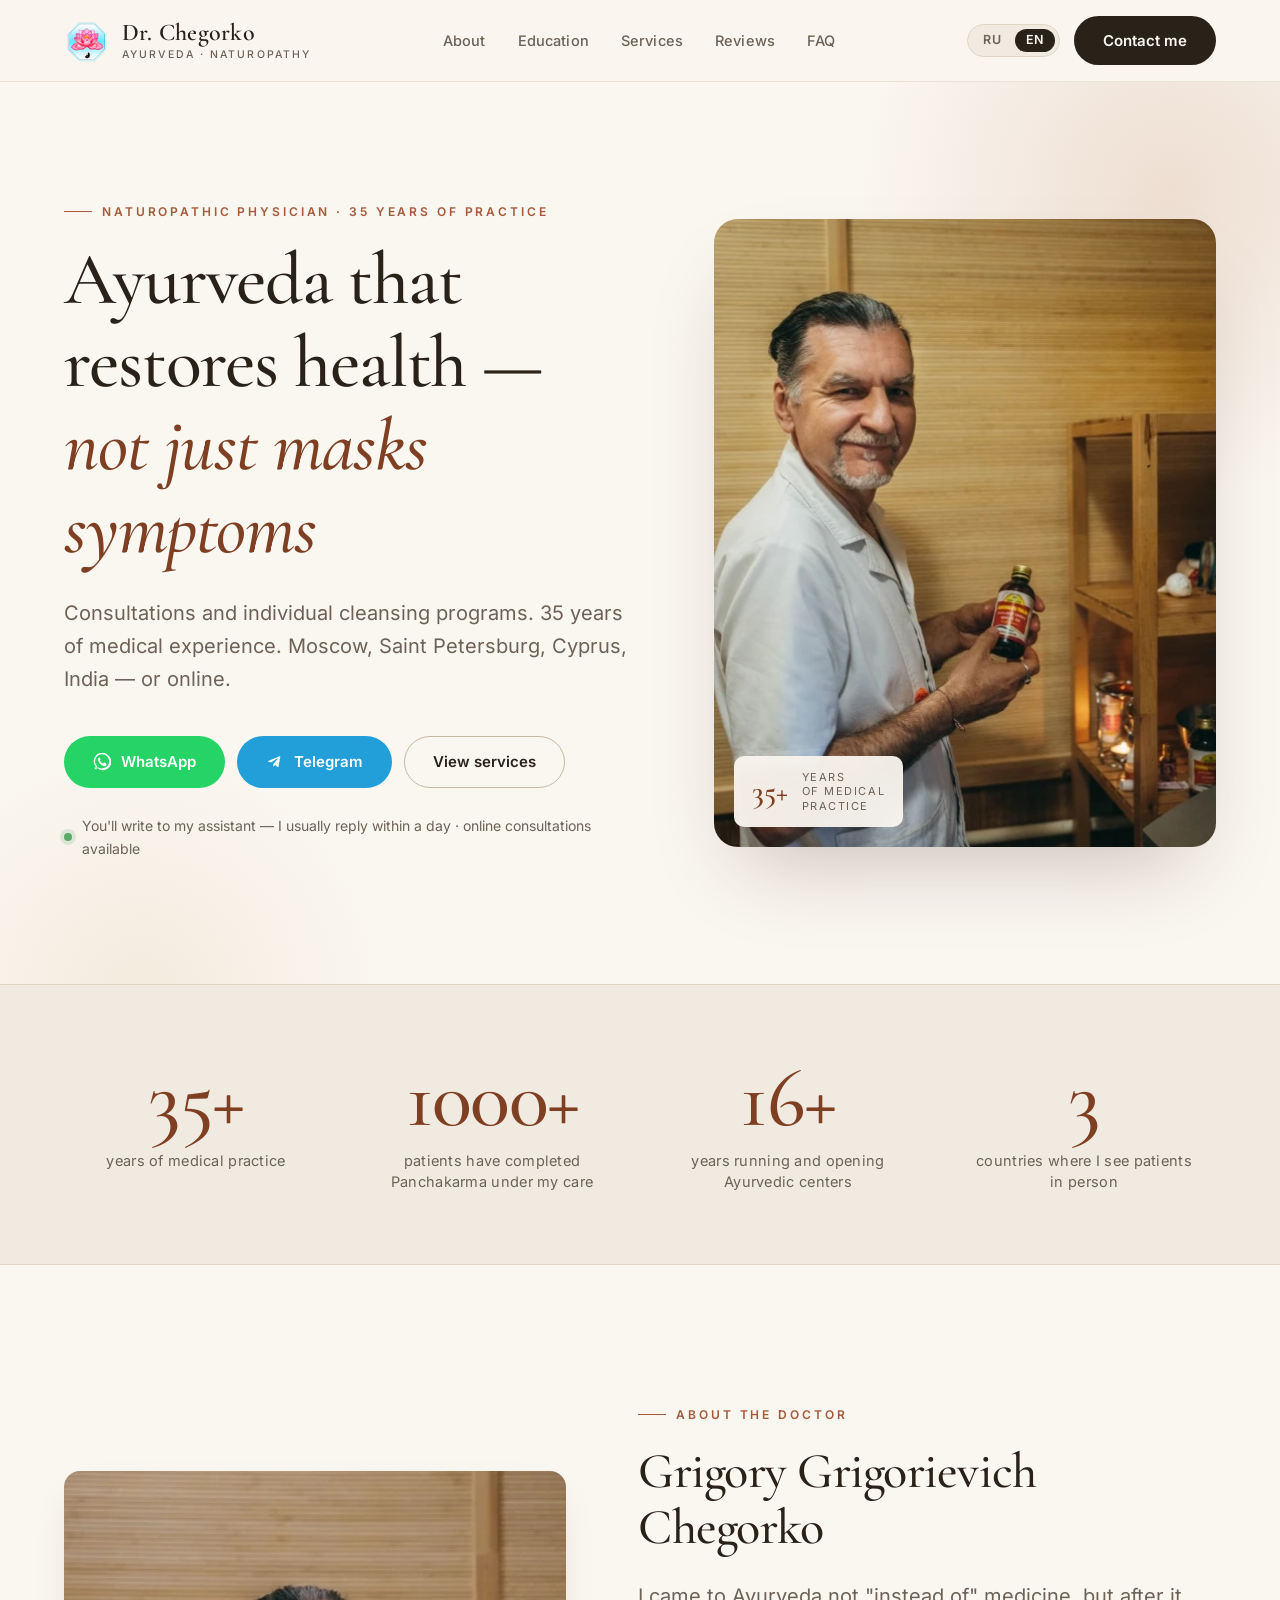
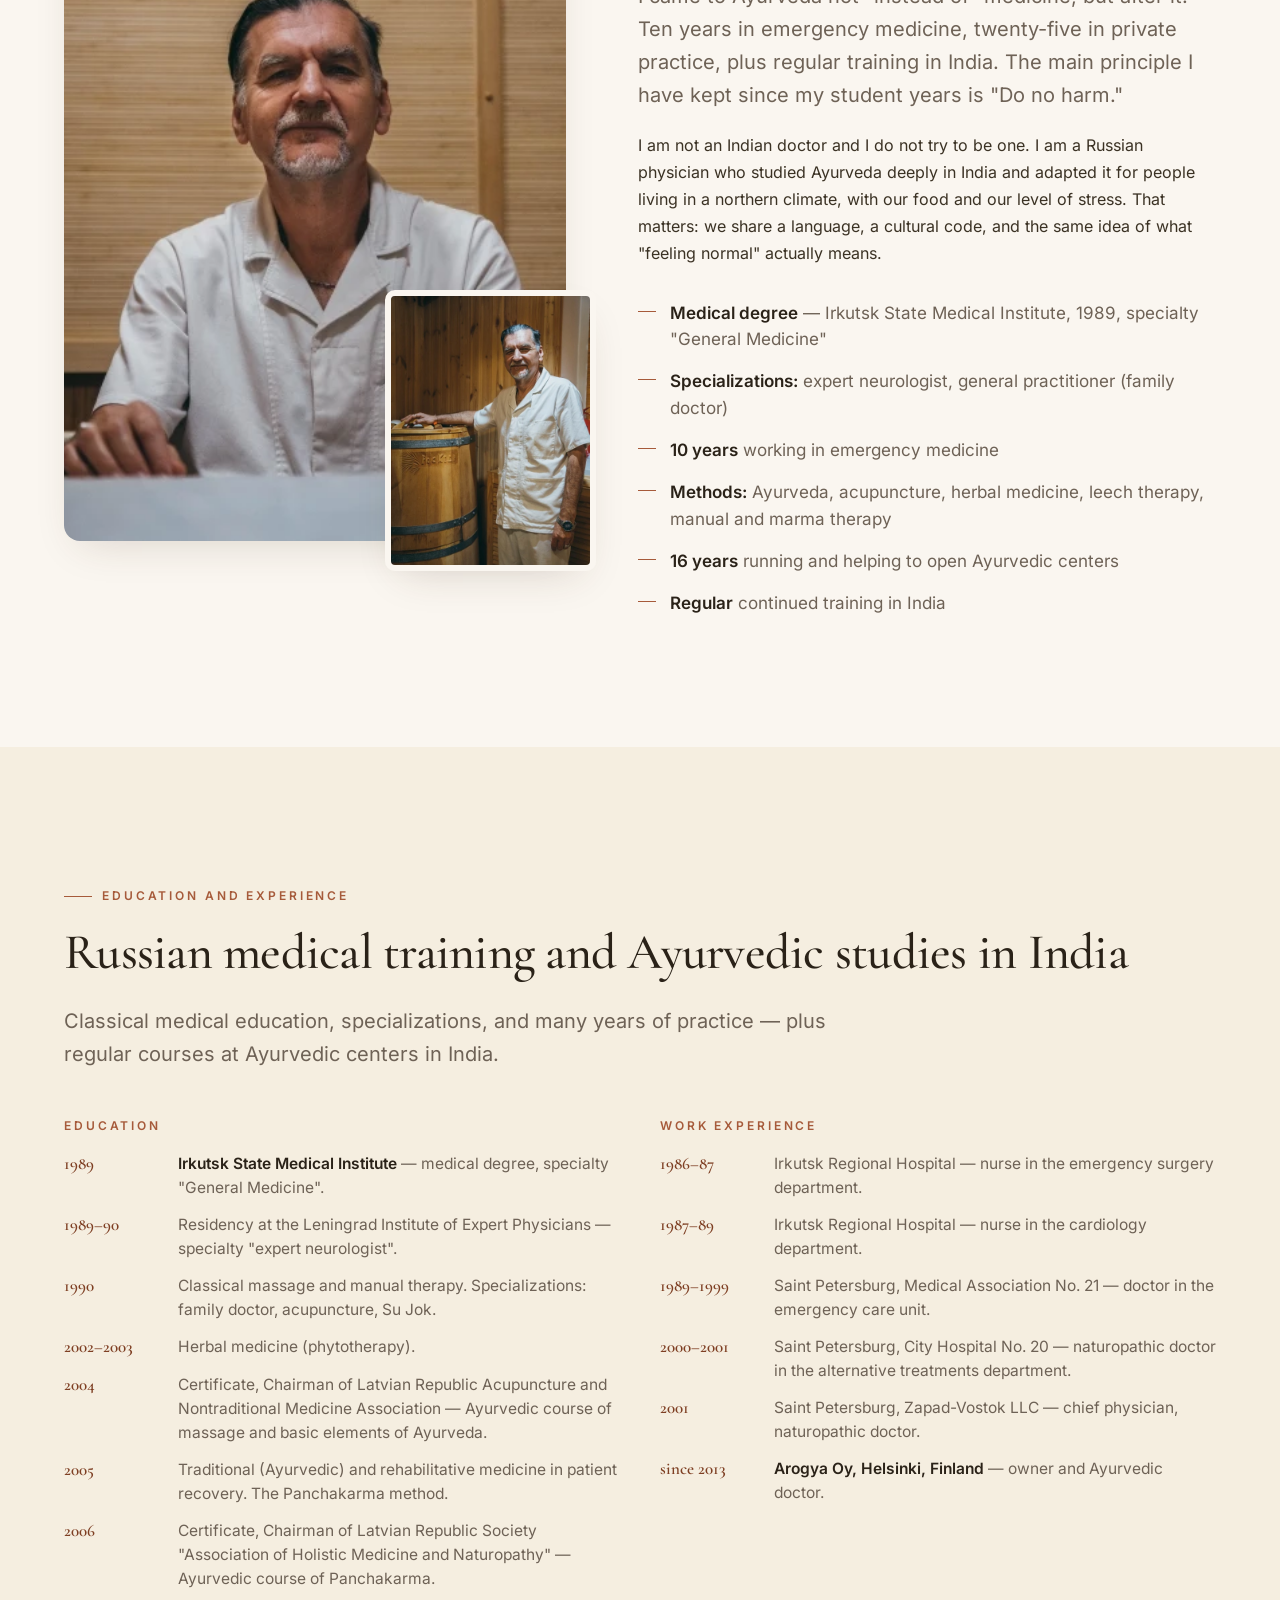
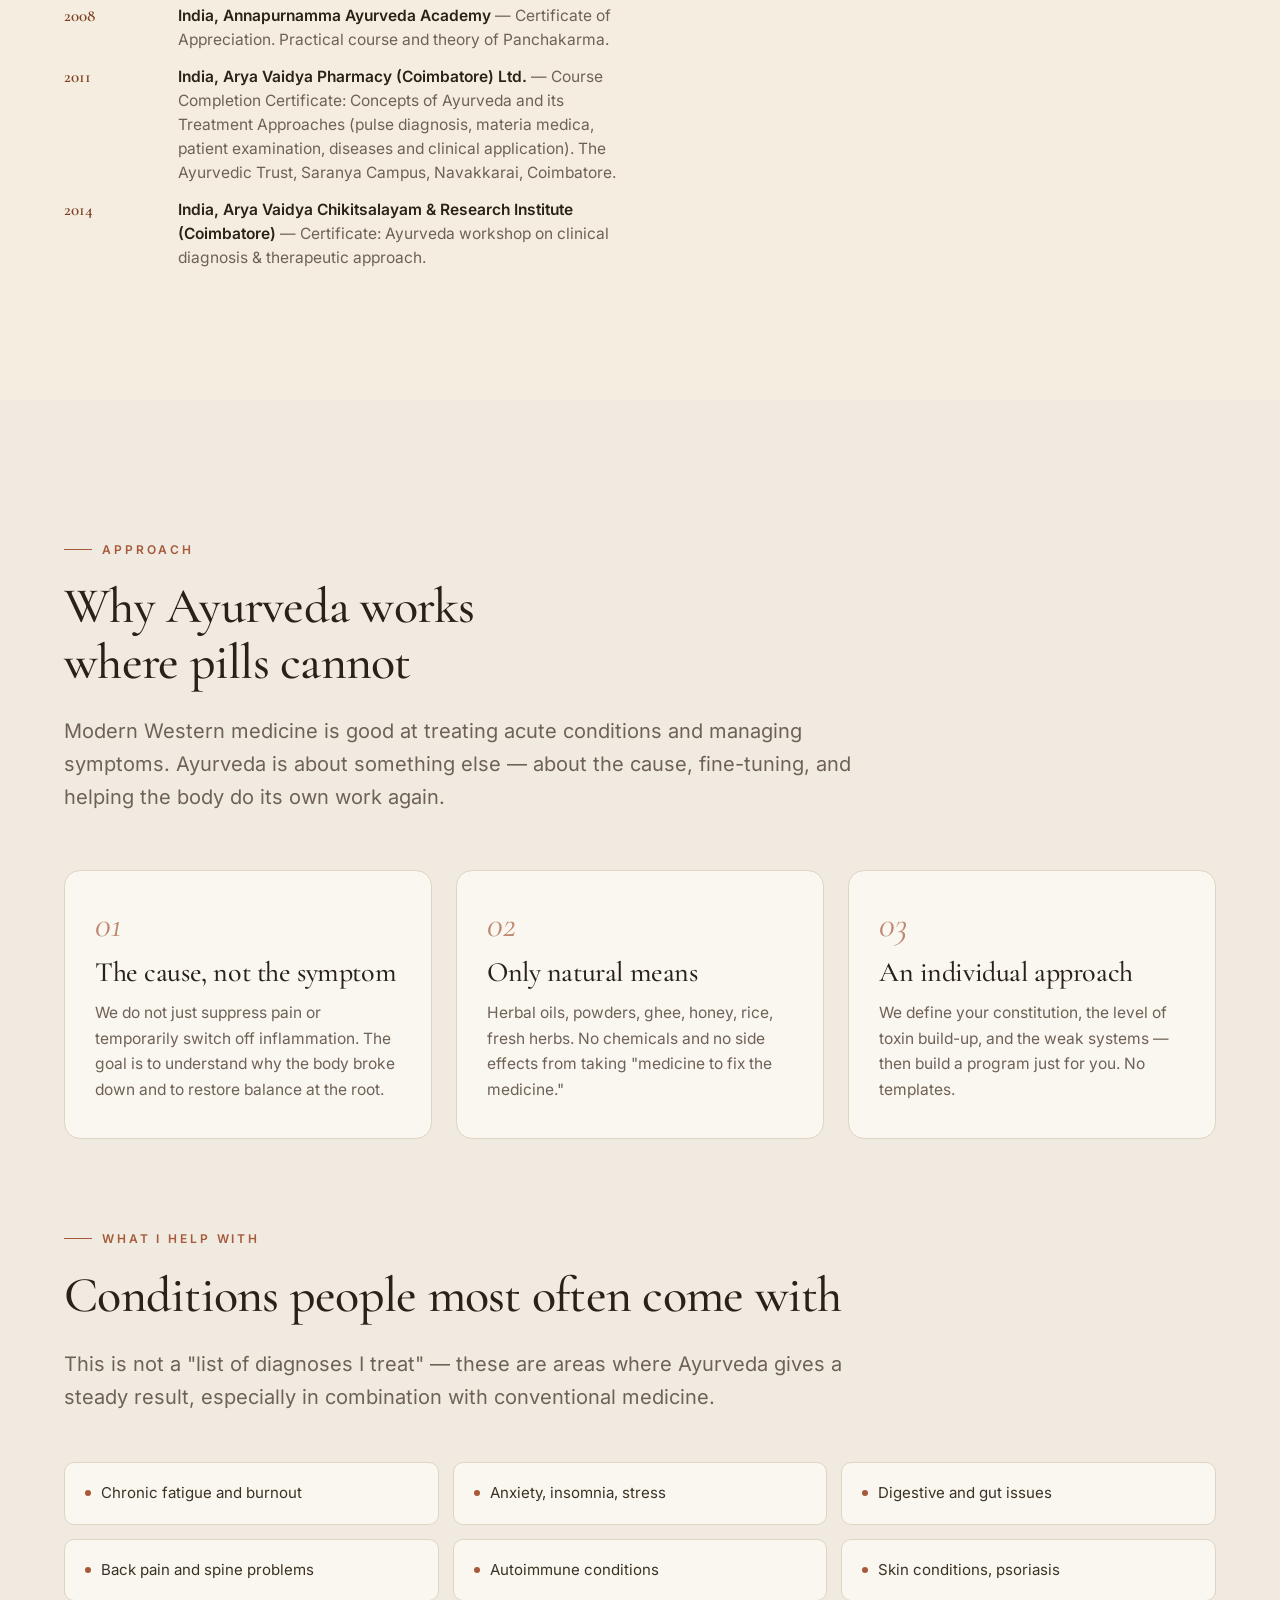
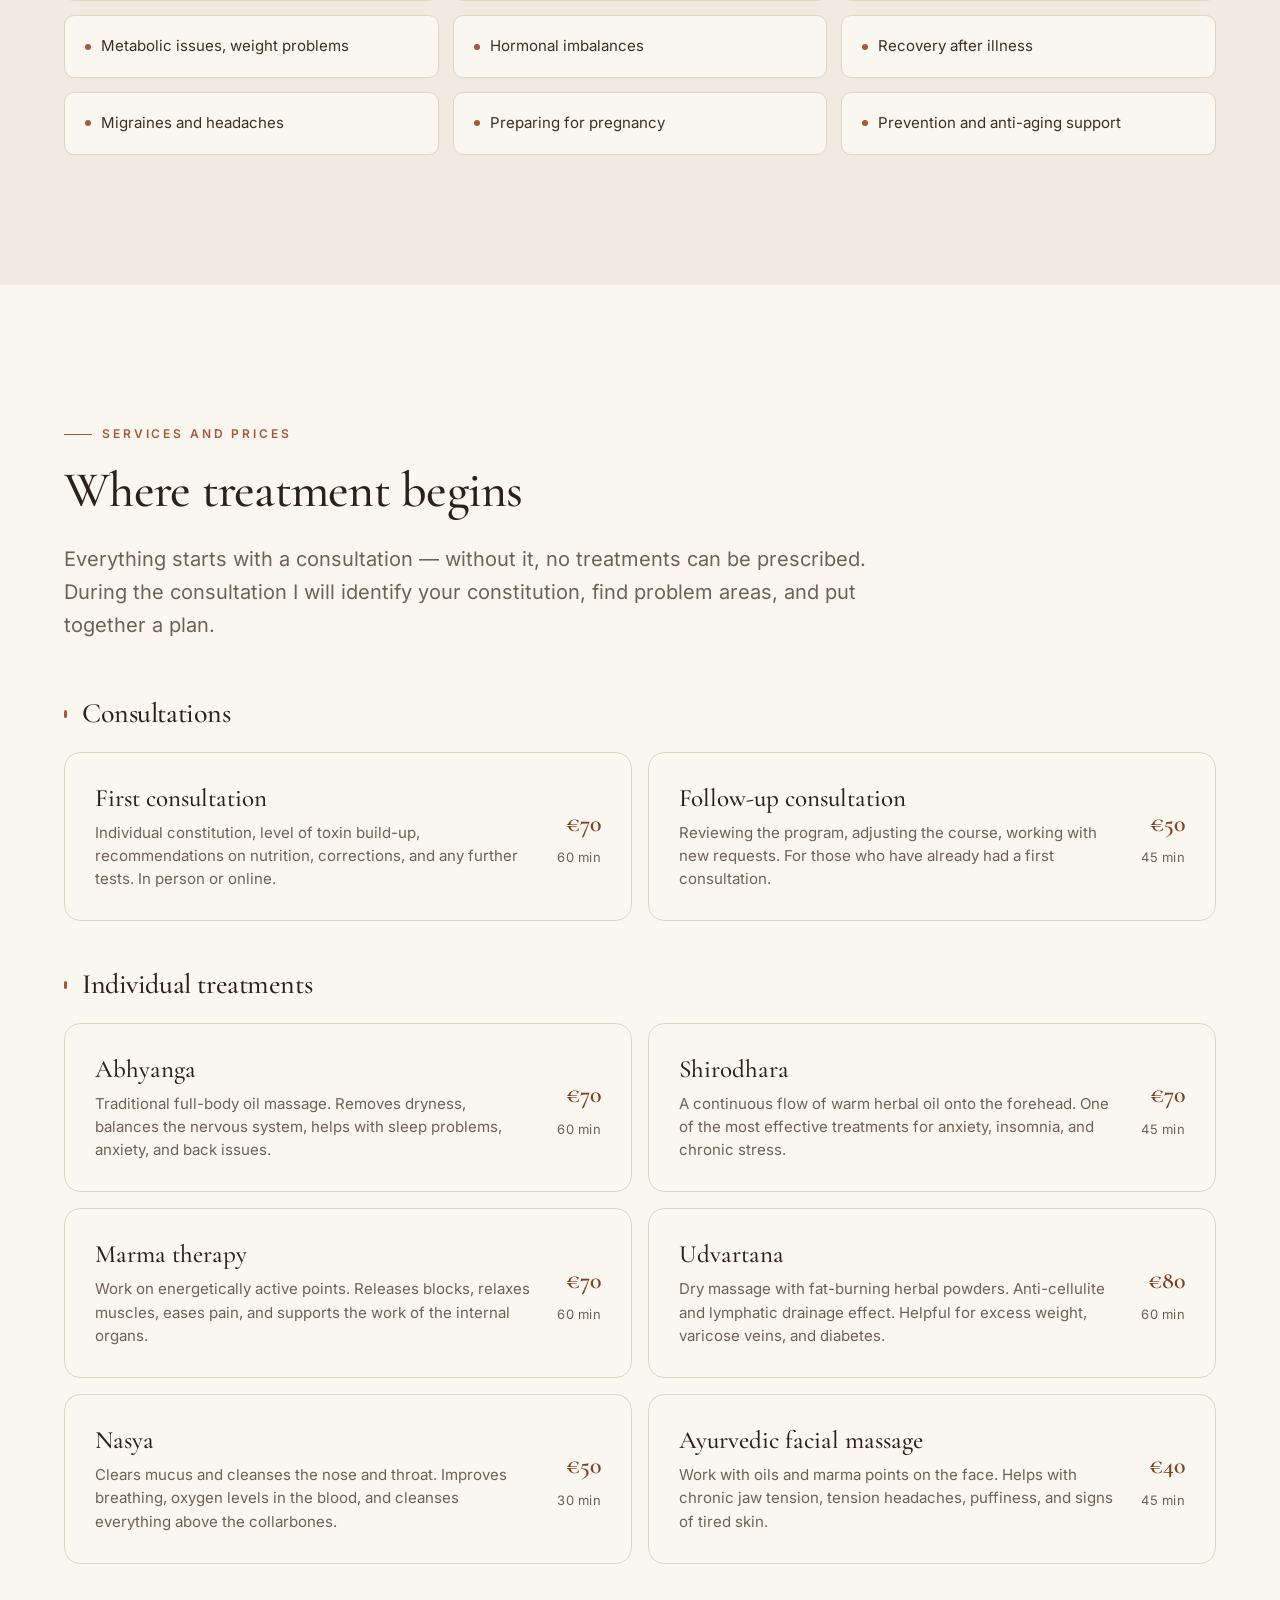
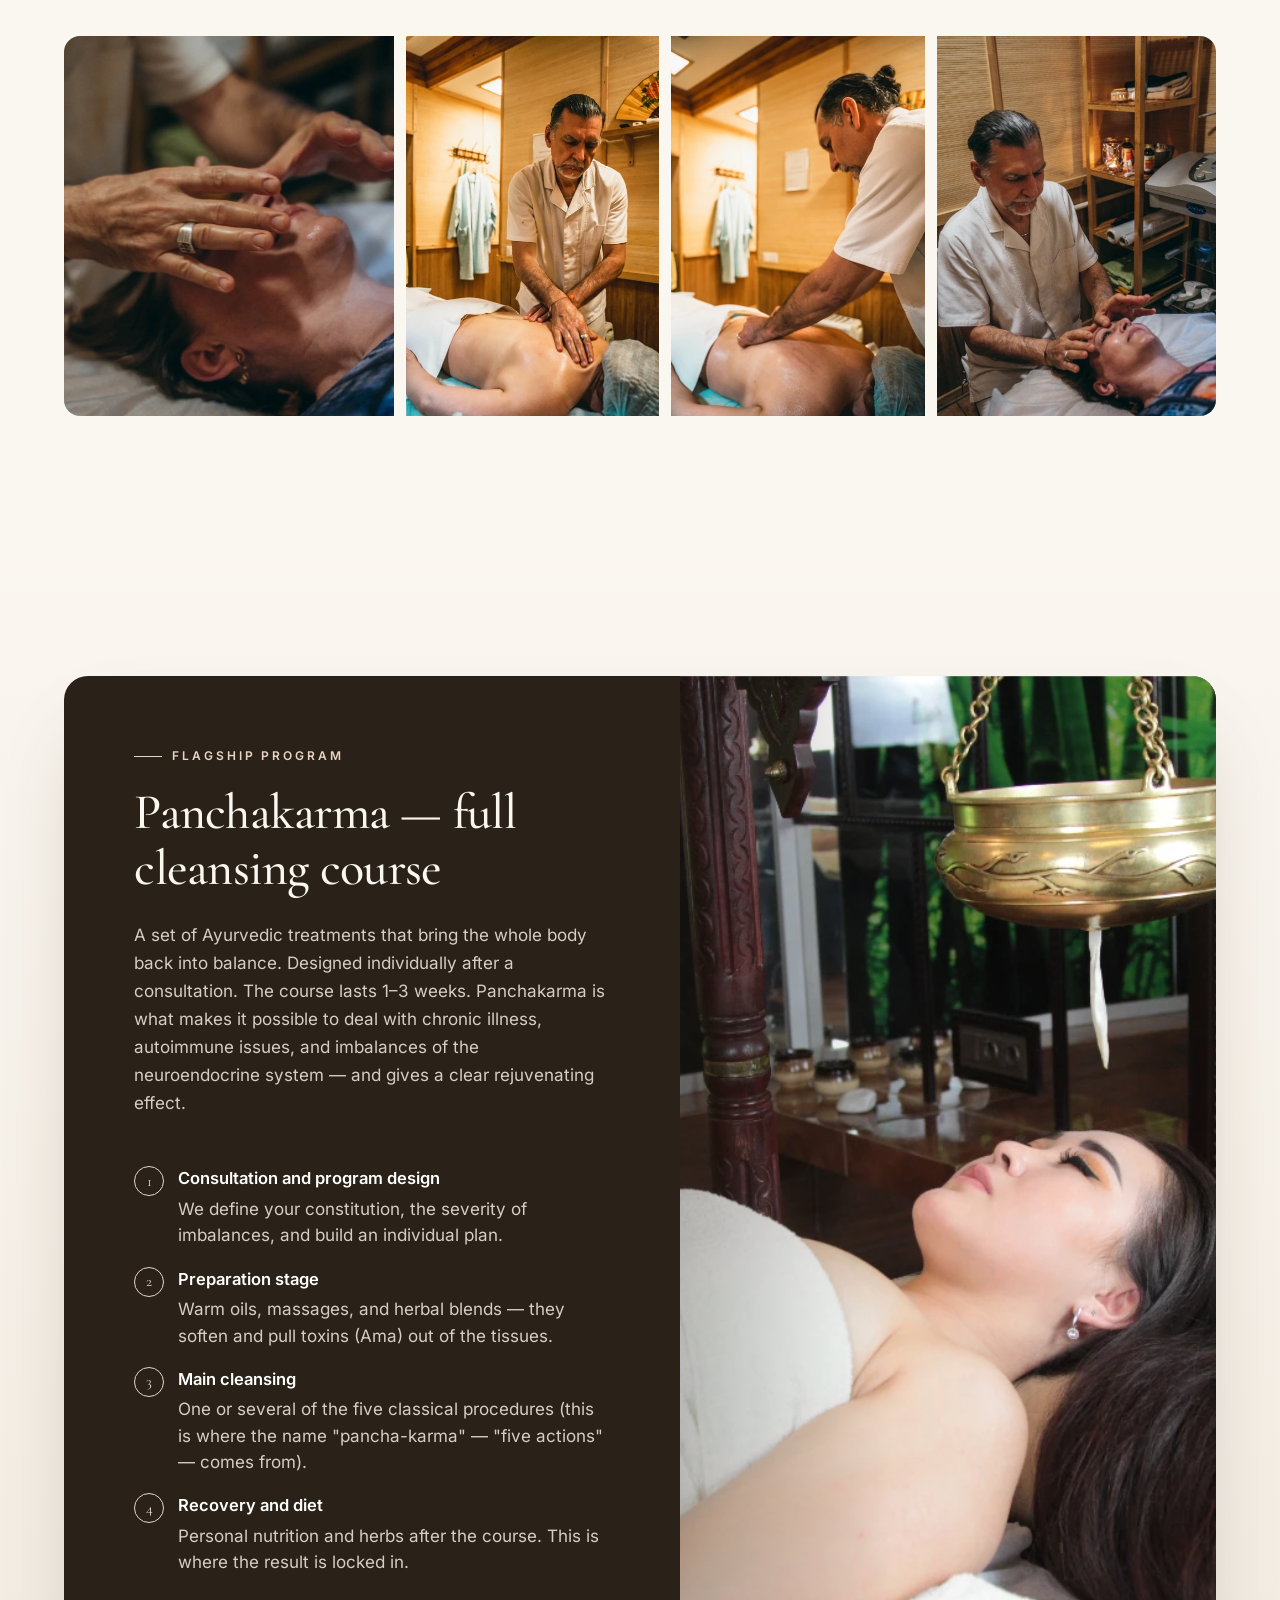
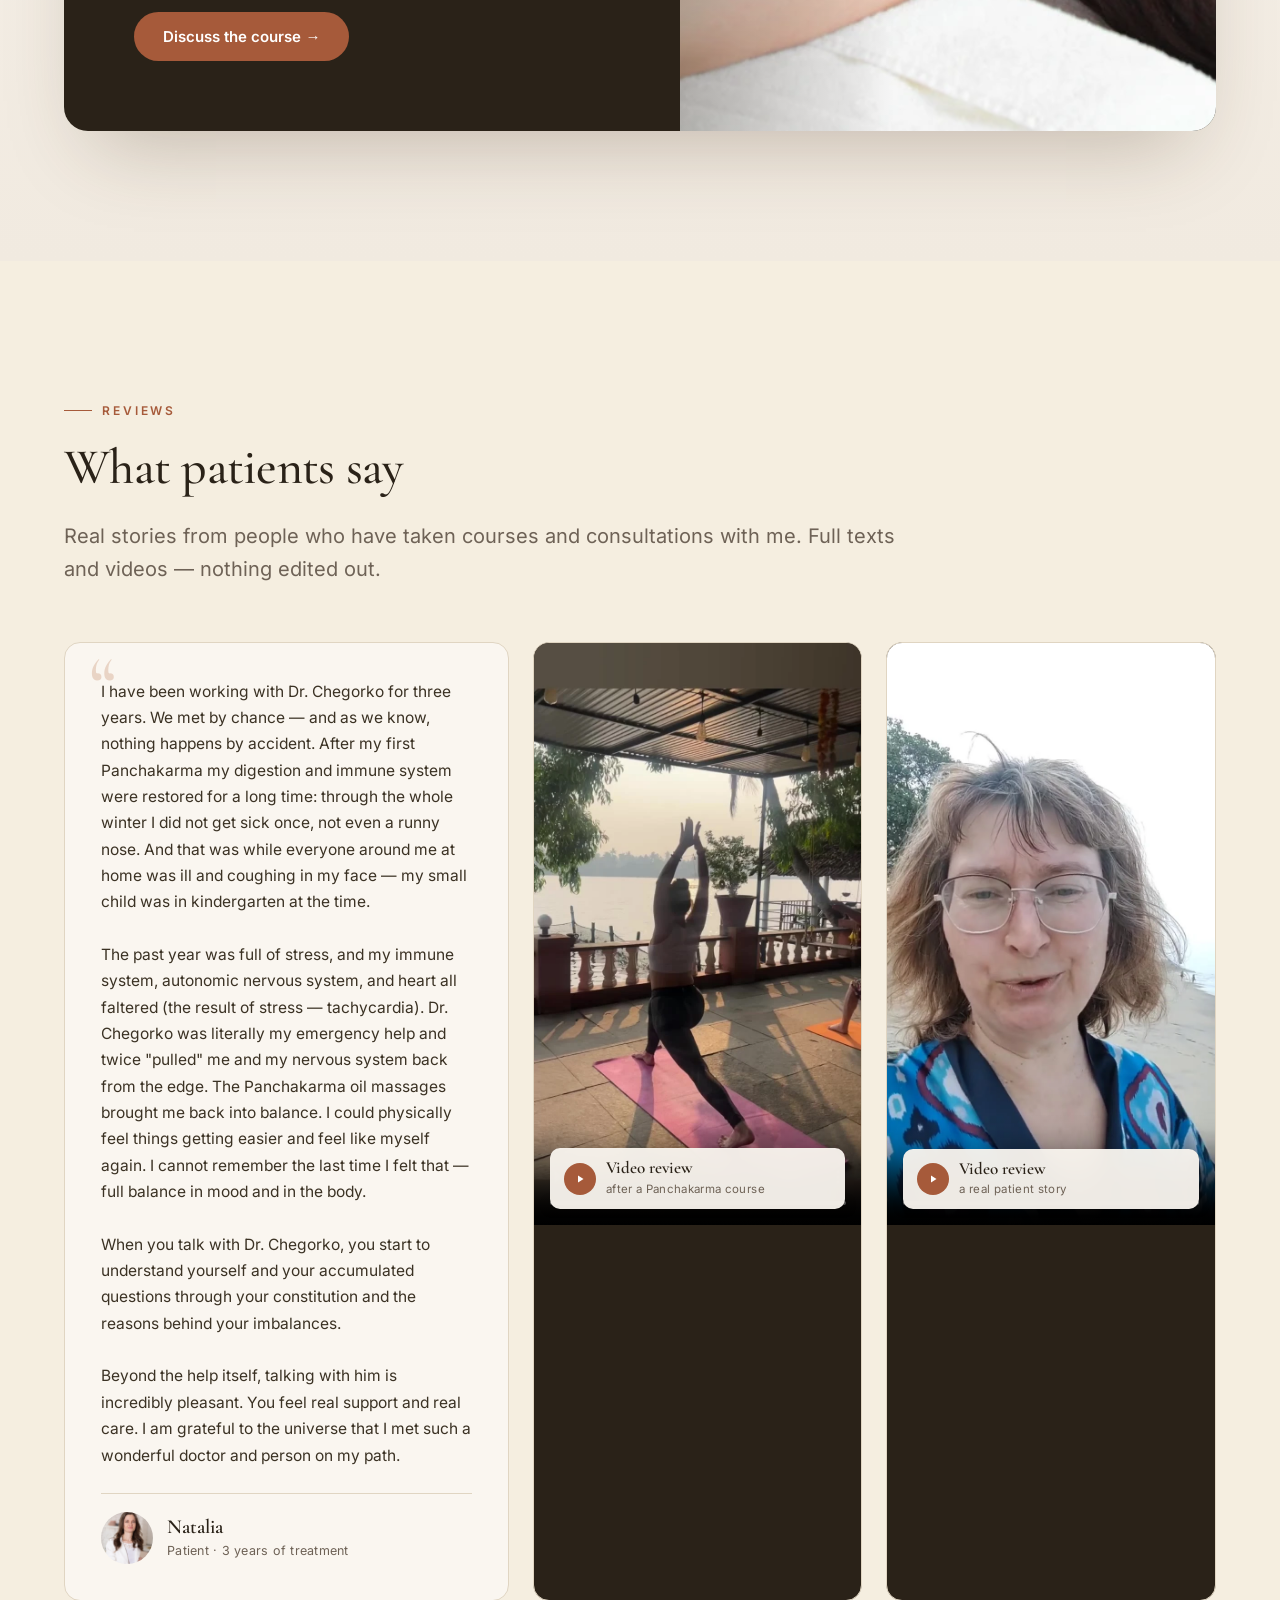
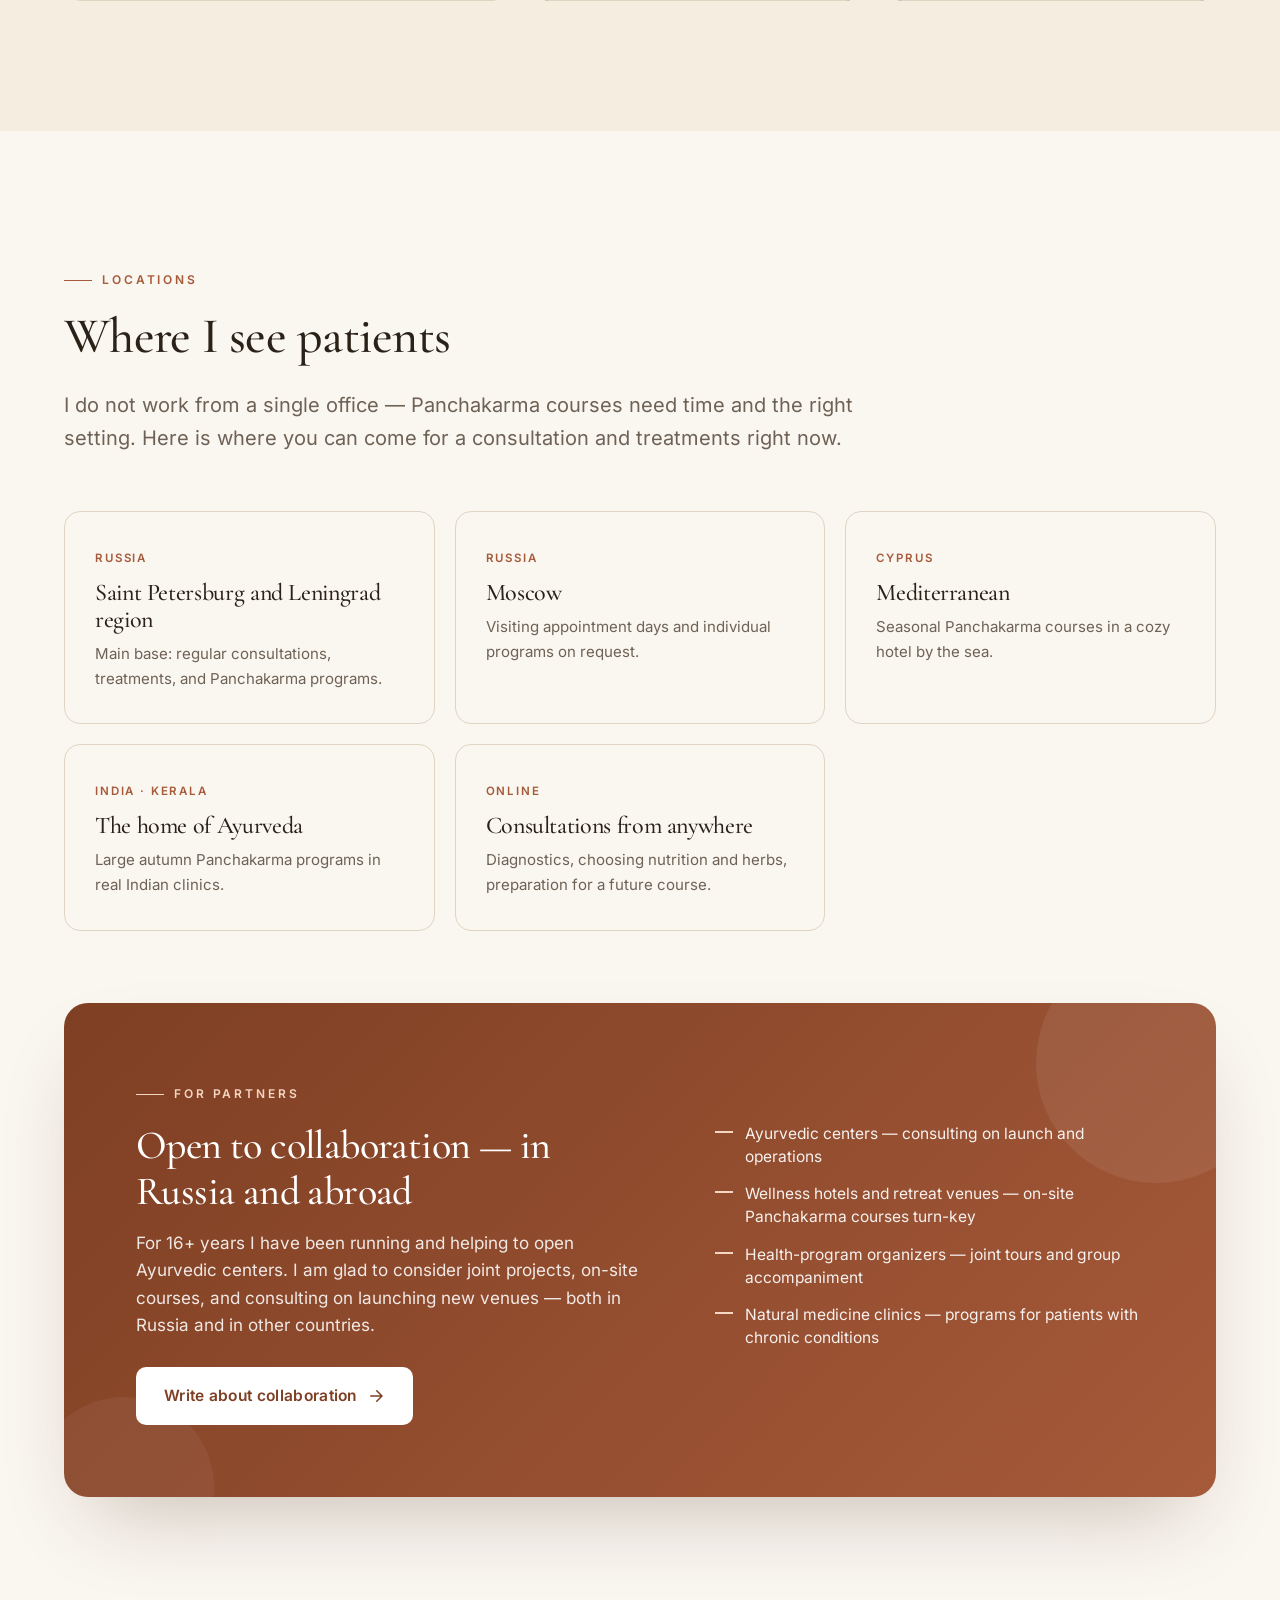
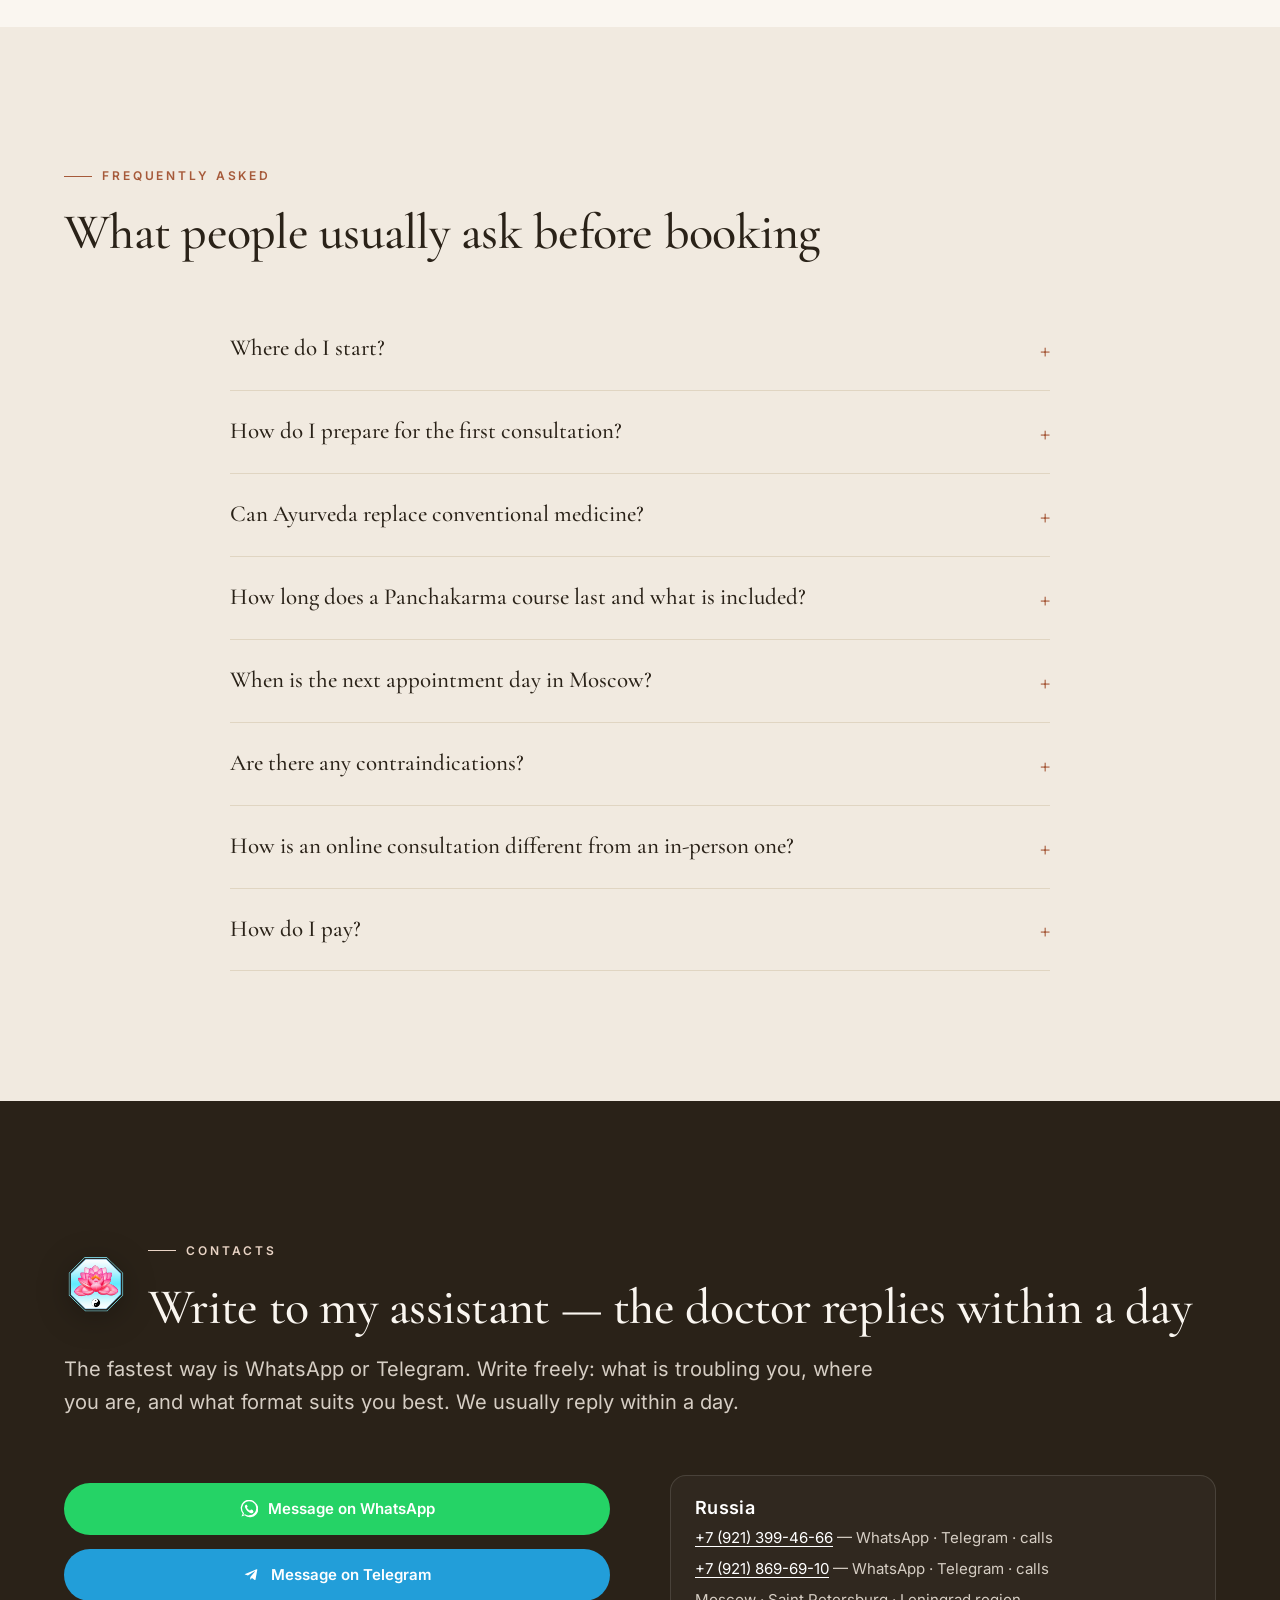
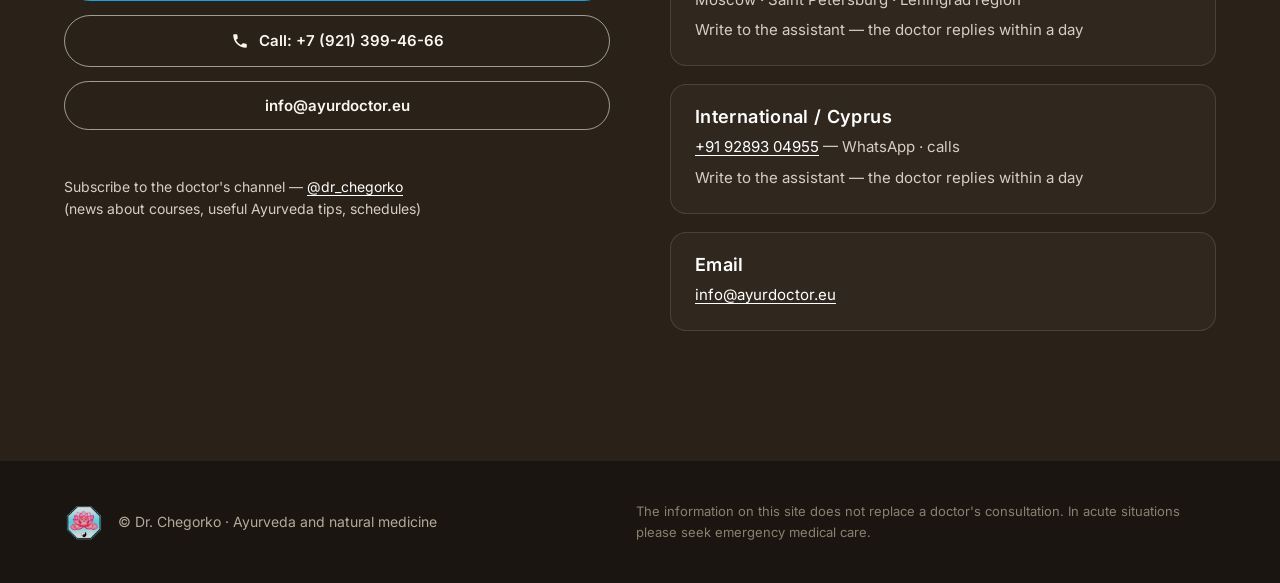
==== commit e6469847: "Add files via upload" ====
--- a/en/index.html
+++ b/en/index.html
@@ -5,18 +5,23 @@
 <meta name="viewport" content="width=device-width, initial-scale=1, viewport-fit=cover">
 <meta name="theme-color" content="#FAF6F0">
 <title>Dr. Grigory Chegorko — Ayurveda and Natural Medicine</title>
-<meta name="description" content="Naturopathic physician with 35 years of practice. Ayurvedic consultations, Panchakarma, body cleansing and balancing. Appointments in Saint Petersburg, Gatchina, Helsinki, Cyprus and India.">
+<meta name="description" content="Naturopathic physician with 35 years of practice. Ayurvedic consultations, Panchakarma, body cleansing and balancing. Appointments in Moscow, Saint Petersburg, Cyprus and India. Online from anywhere.">
 <meta property="og:title" content="Dr. Grigory Chegorko — Ayurveda and Natural Medicine">
 <meta property="og:description" content="Ayurvedic consultations and Panchakarma. 35 years of practice. I work where there is nature and time for real healing.">
 <meta property="og:type" content="website">
-<meta property="og:image" content="../media/doctor-hero.jpg">
+<meta property="og:image" content="../media/doctor-hero.webp">
 <link rel="alternate" hreflang="ru" href="../index.html">
 <link rel="alternate" hreflang="en" href="index.html">
 <link rel="alternate" hreflang="x-default" href="../index.html">
-<link rel="preconnect" href="https://fonts.googleapis.com">
-<link rel="preconnect" href="https://fonts.gstatic.com" crossorigin>
-<link href="https://fonts.googleapis.com/css2?family=Cormorant+Garamond:ital,wght@0,400;0,500;0,600;1,400;1,500&family=Inter:wght@300;400;500;600;700&display=swap" rel="stylesheet">
-<style>
+<link rel="preload" as="image" href="../media/doctor-hero.webp">
+<link rel="stylesheet" href="../fonts/fonts.css">
+<link rel="icon" type="image/png" href="../media/favicon-96x96.png" sizes="96x96" />
+<link rel="icon" type="image/svg+xml" href="../media/favicon.svg" />
+<link rel="shortcut icon" href="../media/favicon.ico" />
+<link rel="apple-touch-icon" sizes="180x180" href="../media/apple-touch-icon.png" />
+<meta name="apple-mobile-web-app-title" content="Dr. Chegorko" />
+<link rel="manifest" href="../media/site.webmanifest" />
+<style nonce="__CSP_NONCE__">
   :root {
     --bg: #FAF6F0;
     --bg-warm: #F5EEE0;
@@ -70,12 +75,16 @@
   .btn-telegram:hover { background: #1B86B5; color: #fff; }
   .btn-outline { background: transparent; color: var(--text); border-color: var(--border-dark); }
   .btn-outline:hover { background: var(--text); color: var(--bg); border-color: var(--text); }
+  .btn-on-dark { background: transparent; color: var(--bg); border: 1px solid rgba(255,255,255,0.55); }
+  .btn-on-dark:hover { background: var(--bg); color: var(--text); border-color: var(--bg); }
   .btn svg { width: 18px; height: 18px; }
 
   /* Header */
   header.site { position: sticky; top: 0; background: rgba(250, 246, 240, 0.88); backdrop-filter: saturate(180%) blur(14px); -webkit-backdrop-filter: saturate(180%) blur(14px); border-bottom: 1px solid rgba(224, 213, 194, 0.6); z-index: 50; }
   .nav { display: flex; align-items: center; justify-content: space-between; padding: 16px 24px; max-width: var(--container); margin: 0 auto; gap: 20px; }
-  .brand { font-family: "Cormorant Garamond", Georgia, serif; font-size: 24px; font-weight: 600; letter-spacing: 0.01em; color: var(--text); line-height: 1.1; }
+  .brand { display: inline-flex; align-items: center; gap: 12px; font-family: "Cormorant Garamond", Georgia, serif; font-size: 24px; font-weight: 600; letter-spacing: 0.01em; color: var(--text); line-height: 1.1; }
+  .brand-logo { width: 46px; height: 46px; flex-shrink: 0; }
+  .brand-text { display: flex; flex-direction: column; }
   .brand small { display: block; font-family: "Inter", sans-serif; font-size: 10.5px; letter-spacing: 0.2em; text-transform: uppercase; color: var(--text-muted); font-weight: 500; margin-top: 3px; }
   .nav-links { display: flex; gap: 32px; list-style: none; padding: 0; margin: 0; }
   .nav-links a { font-size: 14.5px; color: var(--text-muted); font-weight: 500; letter-spacing: 0.01em; }
@@ -101,11 +110,11 @@
   @media (max-width: 980px) { .hero-inner { grid-template-columns: 1fr; gap: 48px; } .hero-photo { max-width: 440px; margin: 0 auto; } }
 
   /* Trust */
-  .trust { background: var(--surface); padding: 48px 0; border-top: 1px solid var(--border); border-bottom: 1px solid var(--border); }
-  .trust-grid { display: grid; grid-template-columns: repeat(4, 1fr); gap: 40px; text-align: center; }
-  .trust-num { font-family: "Cormorant Garamond", Georgia, serif; font-size: clamp(34px, 4.2vw, 48px); color: var(--accent-dark); font-weight: 500; line-height: 1; margin-bottom: 8px; }
-  .trust-label { font-size: 13.5px; color: var(--text-muted); letter-spacing: 0.02em; line-height: 1.4; }
-  @media (max-width: 720px) { .trust-grid { grid-template-columns: repeat(2, 1fr); gap: 32px 20px; } }
+  .trust { background: var(--surface); padding: 72px 0; border-top: 1px solid var(--border); border-bottom: 1px solid var(--border); }
+  .trust-grid { display: grid; grid-template-columns: repeat(4, 1fr); gap: 48px 32px; text-align: center; }
+  .trust-num { font-family: "Cormorant Garamond", Georgia, serif; font-size: clamp(56px, 6.5vw, 84px); color: var(--accent-dark); font-weight: 500; line-height: 1; margin-bottom: 10px; letter-spacing: -0.02em; }
+  .trust-label { font-size: 14.5px; color: var(--text-muted); letter-spacing: 0.02em; line-height: 1.45; max-width: 220px; margin: 0 auto; }
+  @media (max-width: 720px) { .trust-grid { grid-template-columns: repeat(2, 1fr); gap: 40px 20px; } .trust-num { font-size: 56px; } }
 
   /* About */
   .about-grid { display: grid; grid-template-columns: 1fr 1.15fr; gap: 72px; align-items: center; }
@@ -117,13 +126,6 @@
   .credentials li { padding-left: 32px; position: relative; color: var(--text-muted); line-height: 1.55; }
   .credentials li::before { content: ""; position: absolute; left: 0; top: 11px; width: 18px; height: 1px; background: var(--accent); }
   .credentials strong { color: var(--text); font-weight: 600; }
-  .bio-blocks { margin-top: 32px; display: grid; gap: 28px; }
-  .bio-block-title { font-family: "Inter", sans-serif; font-size: 12px; letter-spacing: 0.24em; text-transform: uppercase; color: var(--accent); font-weight: 600; margin: 0 0 14px; }
-  .timeline { list-style: none; padding: 0; margin: 0; display: grid; gap: 12px; }
-  .timeline li { display: grid; grid-template-columns: 96px 1fr; gap: 18px; align-items: baseline; color: var(--text-muted); line-height: 1.55; font-size: 15.5px; }
-  .timeline li > span:first-child { font-family: "Cormorant Garamond", Georgia, serif; color: var(--accent-dark); font-weight: 600; font-size: 17px; }
-  .timeline strong { color: var(--text); font-weight: 600; }
-  @media (max-width: 720px) { .timeline li { grid-template-columns: 78px 1fr; gap: 12px; font-size: 15px; } }
   @media (max-width: 980px) { .about-grid { grid-template-columns: 1fr; gap: 48px; } .about-photo-stack { max-width: 440px; order: -1; } .about-photo-stack .photo-accent { right: -20px; bottom: -20px; } }
 
   /* Explain */
@@ -136,21 +138,29 @@
   .explain-card p { color: var(--text-muted); margin: 0; font-size: 15.5px; }
   @media (max-width: 880px) { .explain-grid { grid-template-columns: 1fr; } }
 
+  /* Conditions */
+  .conditions-grid { display: grid; grid-template-columns: repeat(3, 1fr); gap: 14px; margin-top: 48px; }
+  .condition { background: var(--bg); border: 1px solid var(--border); border-radius: var(--radius-sm); padding: 18px 20px; font-size: 15px; color: var(--text-2); display: flex; align-items: center; gap: 10px; transition: all 0.2s; }
+  .condition:hover { border-color: var(--accent); transform: translateY(-1px); }
+  .condition::before { content: ""; width: 6px; height: 6px; border-radius: 50%; background: var(--accent); flex-shrink: 0; }
+  @media (max-width: 880px) { .conditions-grid { grid-template-columns: 1fr 1fr; } }
+  @media (max-width: 520px) { .conditions-grid { grid-template-columns: 1fr; } }
+
   /* Services */
-  .services-grid { display: grid; grid-template-columns: repeat(2, 1fr); gap: 16px; margin-top: 56px; }
+  .services-group { margin-top: 56px; }
+  .services-group + .services-group { margin-top: 48px; }
+  .services-group-title { font-family: "Cormorant Garamond", Georgia, serif; font-size: 28px; font-weight: 500; margin: 0 0 22px; color: var(--text); position: relative; padding-left: 18px; }
+  .services-group-title::before { content: ""; position: absolute; left: 0; top: 12px; bottom: 12px; width: 3px; background: var(--accent); border-radius: 2px; }
+  .services-grid { display: grid; grid-template-columns: repeat(2, 1fr); gap: 16px; margin-top: 0; }
   .service { display: grid; grid-template-columns: 1fr auto; gap: 24px; padding: 30px 30px; border: 1px solid var(--border); border-radius: var(--radius); background: var(--bg); transition: all 0.25s; }
   .service:hover { border-color: var(--accent); background: var(--surface); transform: translateY(-2px); box-shadow: var(--shadow-sm); }
   .service-title { font-family: "Cormorant Garamond", Georgia, serif; font-size: 25px; font-weight: 500; margin-bottom: 8px; color: var(--text); line-height: 1.2; }
   .service-desc { font-size: 15px; color: var(--text-muted); line-height: 1.55; margin: 0; }
   .service-meta { text-align: right; white-space: nowrap; display: flex; flex-direction: column; justify-content: center; gap: 4px; }
   .service-price { font-family: "Cormorant Garamond", Georgia, serif; font-size: 24px; color: var(--accent-dark); font-weight: 600; }
-  .service-price--soft { font-size: 18px; color: var(--accent); font-style: italic; }
   .service-duration { font-size: 13px; color: var(--text-muted); letter-spacing: 0.02em; }
-  .service--note { grid-column: 1 / -1; background: var(--surface); border-style: dashed; border-color: var(--border-dark); }
-  .service--note:hover { background: var(--surface-2); transform: none; box-shadow: none; }
-  .service--note .service-title { color: var(--accent-dark); }
-  .service--note .service-tags { display: flex; flex-wrap: wrap; gap: 8px; margin-top: 14px; }
-  .service--note .service-tags span { font-size: 12.5px; padding: 4px 12px; border-radius: 999px; background: var(--bg); border: 1px solid var(--border); color: var(--text-muted); }
+  .services-value-note { margin-top: 24px; padding: 24px 28px; background: var(--surface); border-left: 3px solid var(--gold); border-radius: 0 var(--radius-sm) var(--radius-sm) 0; font-size: 15.5px; line-height: 1.65; color: var(--text-2); }
+  .services-value-note strong { display: block; font-family: "Cormorant Garamond", Georgia, serif; font-weight: 600; font-size: 20px; color: var(--text); margin-bottom: 8px; }
   @media (max-width: 720px) { .services-grid { grid-template-columns: 1fr; } .service { grid-template-columns: 1fr; gap: 14px; } .service-meta { text-align: left; } }
 
   /* Gallery strip — procedures */
@@ -177,15 +187,40 @@
   .panchakarma-photo::after { content: ""; position: absolute; inset: 0; background: linear-gradient(90deg, rgba(42, 34, 24, 0.3) 0%, rgba(42, 34, 24, 0) 40%); }
   @media (max-width: 980px) { .panchakarma { grid-template-columns: 1fr; } .panchakarma-photo { min-height: 340px; order: -1; } }
 
+  /* Credentials / certificates */
+  .credentials-section { background: var(--bg-warm); }
+  .certs-grid { display: grid; grid-template-columns: repeat(3, 1fr); gap: 20px; margin-top: 48px; }
+  .cert-card { margin: 0; background: var(--bg); border: 1px solid var(--border); border-radius: var(--radius); padding: 0; overflow: hidden; transition: all 0.25s; display: flex; flex-direction: column; }
+  .cert-card:hover { border-color: var(--accent); transform: translateY(-2px); box-shadow: var(--shadow-sm); }
+  .cert-card img { width: 100%; aspect-ratio: 3 / 4; object-fit: cover; display: block; background: var(--surface); }
+  .cert-placeholder { aspect-ratio: 3 / 4; background: linear-gradient(180deg, var(--surface) 0%, var(--surface-2) 100%); display: flex; align-items: center; justify-content: center; color: var(--text-soft); border-bottom: 1px solid var(--border); }
+  .cert-placeholder svg { width: 56px; height: 56px; opacity: 0.55; }
+  .cert-card figcaption { padding: 18px 22px 20px; font-family: "Cormorant Garamond", Georgia, serif; font-size: 19px; font-weight: 500; color: var(--text); line-height: 1.3; }
+  .cert-card figcaption span { display: block; font-family: "Inter", sans-serif; font-size: 13px; font-weight: 400; color: var(--text-muted); margin-top: 4px; letter-spacing: 0.02em; }
+  .certs-note { margin-top: 26px; text-align: center; font-size: 14px; color: var(--text-muted); font-style: italic; }
+  @media (max-width: 880px) { .certs-grid { grid-template-columns: repeat(2, 1fr); } }
+  @media (max-width: 560px) { .certs-grid { grid-template-columns: 1fr 1fr; gap: 14px; } .cert-card figcaption { padding: 14px 16px 16px; font-size: 16.5px; } }
+
+  /* Education / Work timeline */
+  .bio-blocks { margin-top: 48px; display: grid; grid-template-columns: 1fr 1fr; gap: 40px; }
+  .bio-block-title { font-family: "Inter", sans-serif; font-size: 12px; letter-spacing: 0.24em; text-transform: uppercase; color: var(--accent); font-weight: 600; margin: 0 0 18px; }
+  .timeline { list-style: none; padding: 0; margin: 0; display: grid; gap: 12px; }
+  .timeline li { display: grid; grid-template-columns: 96px 1fr; gap: 18px; align-items: baseline; color: var(--text-muted); line-height: 1.55; font-size: 15.5px; }
+  .timeline li > span:first-child { font-family: "Cormorant Garamond", Georgia, serif; color: var(--accent-dark); font-weight: 600; font-size: 17px; }
+  .timeline strong { color: var(--text); font-weight: 600; }
+  @media (max-width: 980px) { .bio-blocks { grid-template-columns: 1fr; gap: 32px; } }
+  @media (max-width: 560px) { .timeline li { grid-template-columns: 78px 1fr; gap: 12px; font-size: 15px; } }
+
   /* Reviews */
   .reviews { background: var(--bg-warm); }
   .reviews-grid { display: grid; grid-template-columns: 1.35fr 1fr 1fr; gap: 24px; margin-top: 56px; align-items: stretch; }
   .review-card { background: var(--bg); border: 1px solid var(--border); border-radius: var(--radius); padding: 36px; display: flex; flex-direction: column; position: relative; }
-  .review-card::before { content: "\201C"; position: absolute; top: -4px; left: 28px; font-family: "Cormorant Garamond", Georgia, serif; font-size: 120px; color: var(--accent-soft); line-height: 1; pointer-events: none; font-weight: 500; }
+  .review-card::before { content: "\201C"; position: absolute; top: 2px; left: 24px; font-family: "Cormorant Garamond", Georgia, serif; font-size: 80px; color: var(--accent-soft); line-height: 1; pointer-events: none; font-weight: 500; }
   .review-text { position: relative; z-index: 1; color: var(--text-2); font-size: 15.5px; line-height: 1.7; margin: 0 0 24px; white-space: pre-line; }
   .review-author { margin-top: auto; display: flex; align-items: center; gap: 14px; padding-top: 18px; border-top: 1px solid var(--border); }
   .review-author-photo { width: 52px; height: 52px; border-radius: 50%; overflow: hidden; flex-shrink: 0; background: var(--surface); }
   .review-author-photo img { width: 100%; height: 100%; object-fit: cover; }
+  .review-author-initial { display: flex; align-items: center; justify-content: center; background: var(--accent-soft); color: var(--accent-dark); font-family: "Cormorant Garamond", Georgia, serif; font-size: 26px; font-weight: 600; }
   .review-author-name { font-family: "Cormorant Garamond", Georgia, serif; font-size: 20px; font-weight: 600; color: var(--text); line-height: 1.2; }
   .review-author-meta { font-size: 12.5px; color: var(--text-muted); letter-spacing: 0.02em; margin-top: 2px; }
   .review-card--video { padding: 0; overflow: hidden; background: var(--text); }
@@ -197,6 +232,12 @@
   .review-video-label-icon svg { width: 12px; height: 12px; }
   .review-video-label-text { font-family: "Cormorant Garamond", Georgia, serif; font-weight: 600; font-size: 17px; color: var(--text); line-height: 1.2; }
   .review-video-label-meta { font-size: 11.5px; color: var(--text-muted); letter-spacing: 0.03em; margin-top: 1px; }
+  .review-card--cta { background: linear-gradient(160deg, var(--accent-soft) 0%, var(--surface-2) 100%); border-color: var(--accent-soft); }
+  .review-card--cta::before { display: none; }
+  .review-cta-inner { display: flex; flex-direction: column; justify-content: center; height: 100%; gap: 8px; }
+  .review-cta-inner h3 { margin: 0 0 4px; font-size: 24px; }
+  .review-cta-inner p { color: var(--text-muted); font-size: 15px; margin: 0 0 16px; }
+  .review-cta-inner .btn { align-self: flex-start; }
   @media (max-width: 980px) { .reviews-grid { grid-template-columns: 1fr; } }
 
   /* Geo */
@@ -207,6 +248,23 @@
   .geo-tag { display: inline-block; font-size: 11.5px; letter-spacing: 0.16em; text-transform: uppercase; color: var(--accent); font-weight: 600; margin-bottom: 12px; }
   .geo p { color: var(--text-muted); margin: 0; font-size: 15px; }
   @media (max-width: 980px) { .geo-grid { grid-template-columns: 1fr; } }
+
+  /* Collaboration */
+  .collab { margin-top: 72px; background: linear-gradient(135deg, var(--accent-dark) 0%, var(--accent) 100%); color: #fff; border-radius: var(--radius-lg); padding: clamp(40px, 6vw, 72px); box-shadow: var(--shadow-lg); position: relative; overflow: hidden; }
+  .collab::before { content: ""; position: absolute; top: -60px; right: -60px; width: 240px; height: 240px; border-radius: 50%; background: rgba(255,255,255,0.07); }
+  .collab::after { content: ""; position: absolute; bottom: -80px; left: -30px; width: 180px; height: 180px; border-radius: 50%; background: rgba(255,255,255,0.05); }
+  .collab-grid { display: grid; grid-template-columns: 1.2fr 1fr; gap: clamp(32px, 5vw, 72px); align-items: center; position: relative; z-index: 1; }
+  .collab .eyebrow { color: #F5D6C2; }
+  .collab .eyebrow::before { background: #F5D6C2; }
+  .collab h3 { font-size: clamp(28px, 3.4vw, 40px); margin-bottom: 16px; color: #fff; line-height: 1.15; }
+  .collab p { color: rgba(255,255,255,0.88); font-size: 17px; line-height: 1.6; margin-bottom: 28px; }
+  .collab-partners { list-style: none; padding: 0; margin: 0 0 28px; display: grid; gap: 14px; }
+  .collab-partners li { padding-left: 30px; position: relative; color: rgba(255,255,255,0.92); font-size: 15.5px; line-height: 1.5; }
+  .collab-partners li::before { content: ""; position: absolute; left: 0; top: 9px; width: 18px; height: 2px; background: #F5D6C2; }
+  .collab-cta { display: inline-flex; align-items: center; gap: 10px; background: #fff; color: var(--accent-dark); padding: 16px 28px; border-radius: var(--radius-sm); font-weight: 600; font-size: 15.5px; letter-spacing: 0.02em; transition: transform 0.2s, box-shadow 0.2s; }
+  .collab-cta:hover { transform: translateY(-2px); box-shadow: 0 14px 32px -12px rgba(0,0,0,0.35); }
+  .collab-cta svg { width: 18px; height: 18px; }
+  @media (max-width: 880px) { .collab-grid { grid-template-columns: 1fr; gap: 32px; } }
 
   /* FAQ */
   .faq-list { margin-top: 48px; max-width: 820px; margin-left: auto; margin-right: auto; }
@@ -240,6 +298,7 @@
   footer.site { background: #1a1510; color: #B4AA9A; padding: 40px 0; font-size: 14px; }
   footer.site .container { display: flex; flex-wrap: wrap; gap: 24px; justify-content: space-between; align-items: center; }
   footer.site a { color: #E0D5C2; }
+  footer.site .footer-brand { display: inline-flex; align-items: center; gap: 14px; }
   footer.site .disclaimer { max-width: 580px; font-size: 13px; color: #8A8070; }
 
   /* Mobile CTA */
@@ -260,21 +319,25 @@
   .lang-switch a:not(.is-active):hover { color: var(--text); }
   @media (max-width: 480px) { .nav-actions .btn-primary { display: none; } }
 </style>
+<script defer src="https://analytics.drtchegorko.ru/script.js" data-website-id="510e5fbc-7cd5-4c68-9ae2-cd9603e0a8ac" data-performance="true" nonce="__CSP_NONCE__"></script>
+<script defer src="https://analytics.drtchegorko.ru/recorder.js" data-website-id="510e5fbc-7cd5-4c68-9ae2-cd9603e0a8ac" data-sample-rate="0.15" data-mask-level="strict" data-max-duration="300000" nonce="__CSP_NONCE__"></script>
 </head>
 <body>
 
 <header class="site">
   <div class="nav">
     <a href="#top" class="brand">
-      Dr. Chegorko
-      <small>Ayurveda · Naturopathy</small>
+      <img src="../media/logo.webp" alt="Logo" class="brand-logo" width="46" height="46">
+      <span class="brand-text">
+        Dr. Chegorko
+        <small>Ayurveda · Naturopathy</small>
+      </span>
     </a>
     <ul class="nav-links">
       <li><a href="#about">About</a></li>
+      <li><a href="#credentials">Education</a></li>
       <li><a href="#services">Services</a></li>
-      <li><a href="#panchakarma">Panchakarma</a></li>
       <li><a href="#reviews">Reviews</a></li>
-      <li><a href="#where">Locations</a></li>
       <li><a href="#faq">FAQ</a></li>
     </ul>
     <div class="nav-actions">
@@ -282,7 +345,7 @@
         <a href="../index.html" hreflang="ru" aria-label="Перейти на русскую версию">RU</a>
         <a href="index.html" class="is-active" aria-current="page">EN</a>
       </div>
-      <a href="https://wa.me/358449865851" class="btn btn-primary" target="_blank" rel="noopener">Contact me</a>
+      <a href="https://wa.me/79213994666" class="btn btn-primary" target="_blank" rel="noopener">Contact me</a>
     </div>
   </div>
 </header>
@@ -296,26 +359,24 @@
         <span class="eyebrow">Naturopathic physician · 35 years of practice</span>
         <h1>Ayurveda that restores health — <em>not just masks symptoms</em></h1>
         <p class="lead">
-          Consultations and individual cleansing programs with Dr. Grigory Chegorko —
-          a physician with classical medical training and 30 years of experience
-          in natural medicine. In person in Saint Petersburg, Gatchina, Helsinki,
-          Cyprus, India, or online.
+          Consultations and individual cleansing programs. 35 years of medical experience.
+          Moscow, Saint Petersburg, Cyprus, India — or online.
         </p>
         <div class="hero-ctas">
-          <a href="https://wa.me/358449865851" class="btn btn-whatsapp" target="_blank" rel="noopener">
+          <a href="https://wa.me/79213994666" class="btn btn-whatsapp" target="_blank" rel="noopener">
             <svg viewBox="0 0 24 24" fill="currentColor" aria-hidden="true"><path d="M20.5 3.5A11 11 0 0 0 3.6 17.9L2 22l4.2-1.6A11 11 0 1 0 20.5 3.5Zm-8.5 17a9.4 9.4 0 0 1-4.8-1.3l-.3-.2-2.5 1 1-2.4-.2-.3a9.4 9.4 0 1 1 6.8 3.1Zm5.2-7c-.3-.1-1.7-.8-1.9-.9-.3-.1-.5-.1-.6.1l-.9 1.1c-.2.2-.3.2-.6.1a7.6 7.6 0 0 1-3.8-3.3c-.3-.5.3-.5.8-1.5 0-.1 0-.3-.1-.4l-.9-2c-.2-.5-.5-.4-.6-.4h-.5a1 1 0 0 0-.7.3c-.2.3-.9.9-.9 2.2s1 2.6 1.1 2.8A10.8 10.8 0 0 0 13 17c.6.3 1 .4 1.4.5.6.2 1.1.2 1.5.1.5-.1 1.6-.6 1.8-1.3.2-.6.2-1.2.2-1.3-.1-.1-.3-.2-.6-.3Z"/></svg>
             WhatsApp
           </a>
-          <a href="https://t.me/doctortche" class="btn btn-telegram" target="_blank" rel="noopener">
+          <a href="https://t.me/+79213994666" class="btn btn-telegram" target="_blank" rel="noopener">
             <svg viewBox="0 0 24 24" fill="currentColor" aria-hidden="true"><path d="M9.8 14.8 9.6 18c.3 0 .5-.1.7-.3l1.7-1.6 3.5 2.5c.6.4 1.1.2 1.2-.6L19 5.3c.2-.8-.3-1.1-.9-.9L2.9 10.5c-.8.3-.8.7-.1.9l3.8 1.2 8.8-5.5c.4-.3.8-.1.5.2"/></svg>
             Telegram
           </a>
           <a href="#services" class="btn btn-outline">View services</a>
         </div>
-        <p class="hero-note">I reply personally, usually within a day · online consultations available</p>
+        <p class="hero-note">You'll write to my assistant — I usually reply within a day · online consultations available</p>
       </div>
       <div class="hero-photo reveal">
-        <img src="../media/doctor-hero.jpg" alt="Dr. Grigory Chegorko">
+        <img src="../media/doctor-hero.webp" alt="Dr. Grigory Chegorko">
         <div class="hero-photo-badge">
           <div class="hero-photo-badge-num">35+</div>
           <div class="hero-photo-badge-label">years<br>of medical<br>practice</div>
@@ -329,9 +390,9 @@
     <div class="container">
       <div class="trust-grid">
         <div><div class="trust-num">35+</div><div class="trust-label">years of medical practice</div></div>
-        <div><div class="trust-num">30</div><div class="trust-label">years in natural medicine</div></div>
-        <div><div class="trust-num">5</div><div class="trust-label">countries where I see patients</div></div>
-        <div><div class="trust-num">60 min</div><div class="trust-label">consultation length</div></div>
+        <div><div class="trust-num">1000+</div><div class="trust-label">patients have completed Panchakarma under my care</div></div>
+        <div><div class="trust-num">16+</div><div class="trust-label">years running and opening Ayurvedic centers</div></div>
+        <div><div class="trust-num">3</div><div class="trust-label">countries where I see patients in person</div></div>
       </div>
     </div>
   </section>
@@ -340,9 +401,9 @@
   <section id="about">
     <div class="container about-grid">
       <div class="about-photo-stack reveal">
-        <img src="../media/doctor-table.jpg" alt="Grigory Grigorievich Chegorko">
+        <img src="../media/doctor-table.webp" alt="Grigory Grigorievich Chegorko">
         <div class="photo-accent">
-          <img src="../media/doctor-herbs.jpg" alt="Dr. Chegorko with Ayurvedic oil">
+          <img src="../media/doctor-herbs.webp" alt="Dr. Chegorko with Ayurvedic oil">
         </div>
       </div>
       <div class="reveal">
@@ -354,33 +415,62 @@
           plus regular training in India. The main principle I have kept
           since my student years is "Do no harm."
         </p>
-        <div class="bio-blocks">
-          <div>
-            <h4 class="bio-block-title">Education</h4>
-            <ul class="timeline">
-              <li><span>1989</span><span><strong>Irkutsk State Medical Institute</strong> — medical degree, specialty "General Medicine".</span></li>
-              <li><span>1989–90</span><span>Residency at the Leningrad Institute of Expert Physicians — specialty "expert neurologist".</span></li>
-              <li><span>1990</span><span>Classical massage and manual therapy. Specializations: family doctor, acupuncture, Su Jok.</span></li>
-              <li><span>2002–2003</span><span>Herbal medicine (phytotherapy).</span></li>
-              <li><span>2004</span><span>Certificate, Chairman of Latvian Republic Acupuncture and Nontraditional Medicine Association — Ayurvedic course of massage and basic elements of Ayurveda.</span></li>
-              <li><span>2005</span><span>Traditional (Ayurvedic) and rehabilitative medicine in patient recovery. The Panchakarma method.</span></li>
-              <li><span>2006</span><span>Certificate, Chairman of Latvian Republic Society "Association of Holistic Medicine and Naturopathy" — Ayurvedic course of Panchakarma.</span></li>
-              <li><span>2008</span><span><strong>India, Annapurnamma Ayurveda Academy</strong> — Certificate of Appreciation. Practical course and theory of Panchakarma.</span></li>
-              <li><span>2011</span><span><strong>India, Arya Vaidya Pharmacy (Coimbatore) Ltd.</strong> — Course Completion Certificate: Concepts of Ayurveda and its Treatment Approaches (pulse diagnosis, materia medica, patient examination, diseases and clinical application). The Ayurvedic Trust, Saranya Campus, Navakkarai, Coimbatore.</span></li>
-              <li><span>2014</span><span><strong>India, Arya Vaidya Chikitsalayam &amp; Research Institute (Coimbatore)</strong> — Certificate: Ayurveda workshop on clinical diagnosis &amp; therapeutic approach.</span></li>
-            </ul>
-          </div>
-          <div>
-            <h4 class="bio-block-title">Work experience</h4>
-            <ul class="timeline">
-              <li><span>1986–87</span><span>Irkutsk Regional Hospital — nurse in the emergency surgery department.</span></li>
-              <li><span>1987–89</span><span>Irkutsk Regional Hospital — nurse in the cardiology department.</span></li>
-              <li><span>1989–1999</span><span>Saint Petersburg, Medical Association No. 21 — doctor in the emergency care unit.</span></li>
-              <li><span>2000–2001</span><span>Saint Petersburg, City Hospital No. 20 — naturopathic doctor in the alternative treatments department.</span></li>
-              <li><span>2001</span><span>Saint Petersburg, Zapad-Vostok LLC — chief physician, naturopathic doctor.</span></li>
-              <li><span>since 2013</span><span><strong>Arogya Oy, Helsinki, Finland</strong> — owner and Ayurvedic doctor.</span></li>
-            </ul>
-          </div>
+        <p style="color: var(--text-2); font-size: 16px; line-height: 1.7; margin-bottom: 20px;">
+          I am not an Indian doctor and I do not try to be one. I am a Russian
+          physician who studied Ayurveda deeply in India and adapted it for people
+          living in a northern climate, with our food and our level of stress.
+          That matters: we share a language, a cultural code, and the same idea
+          of what "feeling normal" actually means.
+        </p>
+        <ul class="credentials">
+          <li><strong>Medical degree</strong> — Irkutsk State Medical Institute, 1989, specialty "General Medicine"</li>
+          <li><strong>Specializations:</strong> expert neurologist, general practitioner (family doctor)</li>
+          <li><strong>10 years</strong> working in emergency medicine</li>
+          <li><strong>Methods:</strong> Ayurveda, acupuncture, herbal medicine, leech therapy, manual and marma therapy</li>
+          <li><strong>16 years</strong> running and helping to open Ayurvedic centers</li>
+          <li><strong>Regular</strong> continued training in India</li>
+        </ul>
+      </div>
+    </div>
+  </section>
+
+  <!-- EDUCATION & WORK -->
+  <section id="credentials" class="credentials-section">
+    <div class="container">
+      <div class="reveal">
+        <span class="eyebrow">Education and experience</span>
+        <h2>Russian medical training and Ayurvedic studies in India</h2>
+        <p class="lead">
+          Classical medical education, specializations, and many years of practice —
+          plus regular courses at Ayurvedic centers in India.
+        </p>
+      </div>
+      <div class="bio-blocks reveal">
+        <div>
+          <h4 class="bio-block-title">Education</h4>
+          <ul class="timeline">
+            <li><span>1989</span><span><strong>Irkutsk State Medical Institute</strong> — medical degree, specialty "General Medicine".</span></li>
+            <li><span>1989–90</span><span>Residency at the Leningrad Institute of Expert Physicians — specialty "expert neurologist".</span></li>
+            <li><span>1990</span><span>Classical massage and manual therapy. Specializations: family doctor, acupuncture, Su Jok.</span></li>
+            <li><span>2002–2003</span><span>Herbal medicine (phytotherapy).</span></li>
+            <li><span>2004</span><span>Certificate, Chairman of Latvian Republic Acupuncture and Nontraditional Medicine Association — Ayurvedic course of massage and basic elements of Ayurveda.</span></li>
+            <li><span>2005</span><span>Traditional (Ayurvedic) and rehabilitative medicine in patient recovery. The Panchakarma method.</span></li>
+            <li><span>2006</span><span>Certificate, Chairman of Latvian Republic Society "Association of Holistic Medicine and Naturopathy" — Ayurvedic course of Panchakarma.</span></li>
+            <li><span>2008</span><span><strong>India, Annapurnamma Ayurveda Academy</strong> — Certificate of Appreciation. Practical course and theory of Panchakarma.</span></li>
+            <li><span>2011</span><span><strong>India, Arya Vaidya Pharmacy (Coimbatore) Ltd.</strong> — Course Completion Certificate: Concepts of Ayurveda and its Treatment Approaches (pulse diagnosis, materia medica, patient examination, diseases and clinical application). The Ayurvedic Trust, Saranya Campus, Navakkarai, Coimbatore.</span></li>
+            <li><span>2014</span><span><strong>India, Arya Vaidya Chikitsalayam &amp; Research Institute (Coimbatore)</strong> — Certificate: Ayurveda workshop on clinical diagnosis &amp; therapeutic approach.</span></li>
+          </ul>
+        </div>
+        <div>
+          <h4 class="bio-block-title">Work experience</h4>
+          <ul class="timeline">
+            <li><span>1986–87</span><span>Irkutsk Regional Hospital — nurse in the emergency surgery department.</span></li>
+            <li><span>1987–89</span><span>Irkutsk Regional Hospital — nurse in the cardiology department.</span></li>
+            <li><span>1989–1999</span><span>Saint Petersburg, Medical Association No. 21 — doctor in the emergency care unit.</span></li>
+            <li><span>2000–2001</span><span>Saint Petersburg, City Hospital No. 20 — naturopathic doctor in the alternative treatments department.</span></li>
+            <li><span>2001</span><span>Saint Petersburg, Zapad-Vostok LLC — chief physician, naturopathic doctor.</span></li>
+            <li><span>since 2013</span><span><strong>Arogya Oy, Helsinki, Finland</strong> — owner and Ayurvedic doctor.</span></li>
+          </ul>
         </div>
       </div>
     </div>
@@ -415,6 +505,26 @@
           <p>We define your constitution, the level of toxin build-up, and the weak systems — then build a program just for you. No templates.</p>
         </article>
       </div>
+
+      <div class="reveal" style="margin-top: 80px;">
+        <span class="eyebrow">What I help with</span>
+        <h2>Conditions people most often come with</h2>
+        <p class="lead">This is not a "list of diagnoses I treat" — these are areas where Ayurveda gives a steady result, especially in combination with conventional medicine.</p>
+      </div>
+      <div class="conditions-grid reveal">
+        <div class="condition">Chronic fatigue and burnout</div>
+        <div class="condition">Anxiety, insomnia, stress</div>
+        <div class="condition">Digestive and gut issues</div>
+        <div class="condition">Back pain and spine problems</div>
+        <div class="condition">Autoimmune conditions</div>
+        <div class="condition">Skin conditions, psoriasis</div>
+        <div class="condition">Metabolic issues, weight problems</div>
+        <div class="condition">Hormonal imbalances</div>
+        <div class="condition">Recovery after illness</div>
+        <div class="condition">Migraines and headaches</div>
+        <div class="condition">Preparing for pregnancy</div>
+        <div class="condition">Prevention and anti-aging support</div>
+      </div>
     </div>
   </section>
 
@@ -430,22 +540,32 @@
           and put together a plan.
         </p>
       </div>
-      <div class="services-grid">
-        <article class="service reveal"><div><div class="service-title">Doctor's consultation</div><p class="service-desc">Individual constitution, level of toxin build-up, recommendations on nutrition, corrections, and any further tests. In person or online.</p></div><div class="service-meta"><div class="service-price">€35</div><div class="service-duration">60 min</div></div></article>
-        <article class="service reveal"><div><div class="service-title">Abhyanga</div><p class="service-desc">Traditional full-body oil massage. Removes dryness, balances the nervous system, helps with sleep problems, anxiety, and back issues.</p></div><div class="service-meta"><div class="service-price">€35</div><div class="service-duration">60 min</div></div></article>
-        <article class="service reveal"><div><div class="service-title">Shirodhara</div><p class="service-desc">A continuous flow of warm herbal oil onto the forehead. One of the most effective treatments for anxiety, insomnia, and chronic stress.</p></div><div class="service-meta"><div class="service-price">€35</div><div class="service-duration">45 min</div></div></article>
-        <article class="service reveal"><div><div class="service-title">Marma therapy</div><p class="service-desc">Work on energetically active points. Releases blocks, relaxes muscles, eases pain, and supports the work of the internal organs.</p></div><div class="service-meta"><div class="service-price">€35</div><div class="service-duration">60 min</div></div></article>
-        <article class="service reveal"><div><div class="service-title">Udvartana</div><p class="service-desc">Dry massage with fat-burning herbal powders. Anti-cellulite and lymphatic drainage effect. Helpful for excess weight, varicose veins, and diabetes.</p></div><div class="service-meta"><div class="service-price">€40</div><div class="service-duration">60 min</div></div></article>
-        <article class="service reveal"><div><div class="service-title">Nasya</div><p class="service-desc">Clears mucus and cleanses the nose and throat. Improves breathing, oxygen levels in the blood, and cleanses everything above the collarbones.</p></div><div class="service-meta"><div class="service-price">€25</div><div class="service-duration">30 min</div></div></article>
-        <article class="service reveal"><div><div class="service-title">Ayurvedic facial massage</div><p class="service-desc">Work with special oils and active points on the face. More than skincare — it brings calm and inner balance.</p></div><div class="service-meta"><div class="service-price">€20</div><div class="service-duration">45 min</div></div></article>
-        <article class="service reveal"><div><div class="service-title">Birth-chart diagnostics</div><p class="service-desc">Analysis based on the date, place, and time of birth. Helps to see deeper causes of illness and recurring psychological patterns.</p></div><div class="service-meta"><div class="service-price">€25</div><div class="service-duration">add-on to consultation</div></div></article>
+
+      <div class="services-group reveal">
+        <h3 class="services-group-title">Consultations</h3>
+        <div class="services-grid">
+          <article class="service"><div><div class="service-title">First consultation</div><p class="service-desc">Individual constitution, level of toxin build-up, recommendations on nutrition, corrections, and any further tests. In person or online.</p></div><div class="service-meta"><div class="service-price">€70</div><div class="service-duration">60 min</div></div></article>
+          <article class="service"><div><div class="service-title">Follow-up consultation</div><p class="service-desc">Reviewing the program, adjusting the course, working with new requests. For those who have already had a first consultation.</p></div><div class="service-meta"><div class="service-price">€50</div><div class="service-duration">45 min</div></div></article>
+        </div>
+      </div>
+
+      <div class="services-group reveal">
+        <h3 class="services-group-title">Individual treatments</h3>
+        <div class="services-grid">
+          <article class="service"><div><div class="service-title">Abhyanga</div><p class="service-desc">Traditional full-body oil massage. Removes dryness, balances the nervous system, helps with sleep problems, anxiety, and back issues.</p></div><div class="service-meta"><div class="service-price">€70</div><div class="service-duration">60 min</div></div></article>
+          <article class="service"><div><div class="service-title">Shirodhara</div><p class="service-desc">A continuous flow of warm herbal oil onto the forehead. One of the most effective treatments for anxiety, insomnia, and chronic stress.</p></div><div class="service-meta"><div class="service-price">€70</div><div class="service-duration">45 min</div></div></article>
+          <article class="service"><div><div class="service-title">Marma therapy</div><p class="service-desc">Work on energetically active points. Releases blocks, relaxes muscles, eases pain, and supports the work of the internal organs.</p></div><div class="service-meta"><div class="service-price">€70</div><div class="service-duration">60 min</div></div></article>
+          <article class="service"><div><div class="service-title">Udvartana</div><p class="service-desc">Dry massage with fat-burning herbal powders. Anti-cellulite and lymphatic drainage effect. Helpful for excess weight, varicose veins, and diabetes.</p></div><div class="service-meta"><div class="service-price">€80</div><div class="service-duration">60 min</div></div></article>
+          <article class="service"><div><div class="service-title">Nasya</div><p class="service-desc">Clears mucus and cleanses the nose and throat. Improves breathing, oxygen levels in the blood, and cleanses everything above the collarbones.</p></div><div class="service-meta"><div class="service-price">€50</div><div class="service-duration">30 min</div></div></article>
+          <article class="service"><div><div class="service-title">Ayurvedic facial massage</div><p class="service-desc">Work with oils and marma points on the face. Helps with chronic jaw tension, tension headaches, puffiness, and signs of tired skin.</p></div><div class="service-meta"><div class="service-price">€40</div><div class="service-duration">45 min</div></div></article>
+        </div>
       </div>
 
       <div class="procedures-gallery reveal">
-        <div><img src="../media/proc-face.jpg" alt="Ayurvedic facial massage" loading="lazy"></div>
-        <div><img src="../media/proc-abhyanga.jpg" alt="Abhyanga — oil massage" loading="lazy"></div>
-        <div><img src="../media/proc-back.jpg" alt="Treatment with the doctor" loading="lazy"></div>
-        <div><img src="../media/proc-back2.jpg" alt="Marma therapy" loading="lazy"></div>
+        <div><img src="../media/proc-face.webp" alt="Ayurvedic facial massage" loading="lazy"></div>
+        <div><img src="../media/proc-abhyanga.webp" alt="Abhyanga — oil massage" loading="lazy"></div>
+        <div><img src="../media/proc-back.webp" alt="Treatment with the doctor" loading="lazy"></div>
+        <div><img src="../media/proc-back2.webp" alt="Marma therapy" loading="lazy"></div>
       </div>
     </div>
   </section>
@@ -470,9 +590,9 @@
             <li><strong>Main cleansing</strong>One or several of the five classical procedures (this is where the name "pancha-karma" — "five actions" — comes from).</li>
             <li><strong>Recovery and diet</strong>Personal nutrition and herbs after the course. This is where the result is locked in.</li>
           </ol>
-          <a href="https://wa.me/358449865851" class="btn panchakarma-cta" target="_blank" rel="noopener" style="background: var(--accent); color: #fff; align-self: flex-start;">Discuss the course →</a>
-        </div>
-        <div class="panchakarma-photo" style="background-image: url('../media/proc-shirodhara.jpg');" aria-label="Shirodhara — one of the stages of Panchakarma"></div>
+          <a href="https://wa.me/79213994666" class="btn panchakarma-cta" target="_blank" rel="noopener" style="background: var(--accent); color: #fff; align-self: flex-start;">Discuss the course →</a>
+        </div>
+        <div class="panchakarma-photo" style="background-image: url('../media/proc-shirodhara.webp');" aria-label="Shirodhara — one of the stages of Panchakarma"></div>
       </div>
     </div>
   </section>
@@ -495,7 +615,7 @@
 
 Beyond the help itself, talking with him is incredibly pleasant. You feel real support and real care. I am grateful to the universe that I met such a wonderful doctor and person on my path.</p>
           <div class="review-author">
-            <div class="review-author-photo"><img src="../media/natalia-2.jpg" alt="Natalia"></div>
+            <div class="review-author-photo"><img src="../media/natalia.webp" alt="Natalia"></div>
             <div>
               <div class="review-author-name">Natalia</div>
               <div class="review-author-meta">Patient · 3 years of treatment</div>
@@ -505,7 +625,7 @@
 
         <article class="review-card review-card--video reveal">
           <div class="review-video-wrap">
-            <video controls playsinline preload="metadata" poster="../media/video-otzyv-1-poster.jpg">
+            <video controls playsinline preload="metadata" poster="../media/video-otzyv-1-poster.webp">
               <source src="../media/video-otzyv-1.mp4" type="video/mp4">
             </video>
             <div class="review-video-label">
@@ -522,7 +642,7 @@
 
         <article class="review-card review-card--video reveal">
           <div class="review-video-wrap">
-            <video controls playsinline preload="metadata" poster="../media/video-otzyv-2-poster.jpg">
+            <video controls playsinline preload="metadata" poster="../media/video-otzyv-2-poster.webp">
               <source src="../media/video-otzyv-2.mp4" type="video/mp4">
             </video>
             <div class="review-video-label">
@@ -553,12 +673,36 @@
         </p>
       </div>
       <div class="geo-grid">
-        <article class="geo reveal"><span class="geo-tag">Russia</span><h3>Saint Petersburg</h3><p>Regular consultations, treatments, and Panchakarma programs.</p></article>
-        <article class="geo reveal"><span class="geo-tag">Russia · Leningrad region</span><h3>Gatchina</h3><p>Visiting appointments and the full range of Ayurvedic treatments.</p></article>
-        <article class="geo reveal"><span class="geo-tag">Finland</span><h3>Helsinki</h3><p>Appointments and Panchakarma courses for patients from Europe.</p></article>
-        <article class="geo reveal"><span class="geo-tag">Cyprus</span><h3>Paphos and the area around it</h3><p>Seasonal Panchakarma courses in a small, comfortable hotel among banana plantations.</p></article>
+        <article class="geo reveal"><span class="geo-tag">Russia</span><h3>Saint Petersburg and Leningrad region</h3><p>Main base: regular consultations, treatments, and Panchakarma programs.</p></article>
+        <article class="geo reveal"><span class="geo-tag">Russia</span><h3>Moscow</h3><p>Visiting appointment days and individual programs on request.</p></article>
+        <article class="geo reveal"><span class="geo-tag">Cyprus</span><h3>Mediterranean</h3><p>Seasonal Panchakarma courses in a cozy hotel by the sea.</p></article>
         <article class="geo reveal"><span class="geo-tag">India · Kerala</span><h3>The home of Ayurveda</h3><p>Large autumn Panchakarma programs in real Indian clinics.</p></article>
-        <article class="geo reveal"><span class="geo-tag">Online</span><h3>A consultation from anywhere</h3><p>Diagnostics, choosing nutrition and herbs, preparation for a future course.</p></article>
+        <article class="geo reveal"><span class="geo-tag">Online</span><h3>Consultations from anywhere</h3><p>Diagnostics, choosing nutrition and herbs, preparation for a future course.</p></article>
+      </div>
+
+      <!-- Collaboration block -->
+      <div class="collab reveal">
+        <div class="collab-grid">
+          <div>
+            <span class="eyebrow">For partners</span>
+            <h3>Open to collaboration — in Russia and abroad</h3>
+            <p>
+              For 16+ years I have been running and helping to open Ayurvedic centers.
+              I am glad to consider joint projects, on-site courses, and consulting
+              on launching new venues — both in Russia and in other countries.
+            </p>
+            <a href="mailto:info@ayurdoctor.eu?subject=Collaboration" class="collab-cta">
+              Write about collaboration
+              <svg viewBox="0 0 24 24" fill="none" stroke="currentColor" stroke-width="2" stroke-linecap="round" stroke-linejoin="round" aria-hidden="true"><path d="M5 12h14M13 5l7 7-7 7"/></svg>
+            </a>
+          </div>
+          <ul class="collab-partners">
+            <li>Ayurvedic centers — consulting on launch and operations</li>
+            <li>Wellness hotels and retreat venues — on-site Panchakarma courses turn-key</li>
+            <li>Health-program organizers — joint tours and group accompaniment</li>
+            <li>Natural medicine clinics — programs for patients with chronic conditions</li>
+          </ul>
+        </div>
       </div>
     </div>
   </section>
@@ -571,12 +715,14 @@
         <h2>What people usually ask before booking</h2>
       </div>
       <div class="faq-list reveal">
-        <details class="faq-item"><summary>Where do I start?</summary><p>With a consultation — in person or online, 60 minutes, 3,000 ₽. During it I will define your individual constitution, find problem areas, and tell you whether you need Panchakarma, separate treatments, or simply a change in nutrition.</p></details>
+        <details class="faq-item"><summary>Where do I start?</summary><p>With a consultation — in person or online, 60 minutes, €70. During it I will define your individual constitution, find problem areas, and tell you whether you need Panchakarma, separate treatments, or simply a change in nutrition.</p></details>
+        <details class="faq-item"><summary>How do I prepare for the first consultation?</summary><p>It helps to have recent blood test results (general and biochemistry) and notes on any chronic conditions you have. Think about what bothers you most and for how long. You do not need to remove anything specific from your diet. If the consultation is online — prepare a quiet space and a stable internet connection.</p></details>
         <details class="faq-item"><summary>Can Ayurveda replace conventional medicine?</summary><p>No, and I never suggest that. Ayurveda complements modern medicine: it works where pills only mask the symptom, and it helps the body cope on its own. Acute conditions always need conventional medical care.</p></details>
-        <details class="faq-item"><summary>How long does a Panchakarma course last?</summary><p>From 7 to 21 days. A short course is good for support, while full cleansing and a real reset of the systems need 14–21 days. The plan is built individually after the consultation.</p></details>
+        <details class="faq-item"><summary>How long does a Panchakarma course last and what is included?</summary><p>From 7 to 21 days. Any course includes: an individual plan after the consultation, daily oil treatments, herbs and oils, an Ayurvedic diet, and the doctor's daily care. The price depends on the length and content of the program — we discuss it after the consultation.</p></details>
+        <details class="faq-item"><summary>When is the next appointment day in Moscow?</summary><p>I visit Moscow on appointment days — usually once every 1–2 months. Current dates and the address I send on request by WhatsApp or Telegram. If something is urgent — an online consultation can be arranged within the same week.</p></details>
         <details class="faq-item"><summary>Are there any contraindications?</summary><p>Yes. Acute conditions, decompensated chronic illness, and pregnancy. All of this is discussed during the first consultation — if needed I will recommend extra tests.</p></details>
         <details class="faq-item"><summary>How is an online consultation different from an in-person one?</summary><p>In person I can see more (pulse, skin, posture). Online is excellent diagnostics through symptoms, history, nutrition, and lifestyle. For patients in other cities and countries the online format works very well.</p></details>
-        <details class="faq-item"><summary>How do I pay?</summary><p>For in-person treatments — on site. For online consultations and course bookings — by agreement through messengers: choose what is convenient for you.</p></details>
+        <details class="faq-item"><summary>How do I pay?</summary><p>For in-person treatments — on site, by cash or bank transfer. For online consultations and course bookings — by agreement through messengers: Russian or international transfers, choose what suits you.</p></details>
       </div>
     </div>
   </section>
@@ -584,22 +730,31 @@
   <!-- CONTACT -->
   <section id="contact" class="contact">
     <div class="container">
+      <div class="reveal" style="display:flex; align-items:center; gap:20px; flex-wrap:wrap; margin-bottom: 18px;">
+        <img src="../media/logo.webp" alt="" width="64" height="64" style="filter: drop-shadow(0 6px 16px rgba(0,0,0,.3));">
+        <div>
+          <span class="eyebrow">Contacts</span>
+          <h2 style="margin:0;">Write to my assistant — the doctor replies within a day</h2>
+        </div>
+      </div>
       <div class="reveal">
-        <span class="eyebrow">Contacts</span>
-        <h2>Write to me — I'll reply personally</h2>
-        <p class="lead" style="color:#D6CEC4;">The fastest way is WhatsApp or Telegram. Write freely: what is troubling you, where you are, and what format suits you best.</p>
+        <p class="lead" style="color:#D6CEC4;">The fastest way is WhatsApp or Telegram. Write freely: what is troubling you, where you are, and what format suits you best. We usually reply within a day.</p>
       </div>
       <div class="contact-grid">
         <div class="contact-main-ctas reveal">
-          <a href="https://wa.me/358449865851" class="btn btn-whatsapp" target="_blank" rel="noopener">
+          <a href="https://wa.me/79213994666" class="btn btn-whatsapp" target="_blank" rel="noopener">
             <svg viewBox="0 0 24 24" fill="currentColor" aria-hidden="true"><path d="M20.5 3.5A11 11 0 0 0 3.6 17.9L2 22l4.2-1.6A11 11 0 1 0 20.5 3.5Zm-8.5 17a9.4 9.4 0 0 1-4.8-1.3l-.3-.2-2.5 1 1-2.4-.2-.3a9.4 9.4 0 1 1 6.8 3.1Zm5.2-7c-.3-.1-1.7-.8-1.9-.9-.3-.1-.5-.1-.6.1l-.9 1.1c-.2.2-.3.2-.6.1a7.6 7.6 0 0 1-3.8-3.3c-.3-.5.3-.5.8-1.5 0-.1 0-.3-.1-.4l-.9-2c-.2-.5-.5-.4-.6-.4h-.5a1 1 0 0 0-.7.3c-.2.3-.9.9-.9 2.2s1 2.6 1.1 2.8A10.8 10.8 0 0 0 13 17c.6.3 1 .4 1.4.5.6.2 1.1.2 1.5.1.5-.1 1.6-.6 1.8-1.3.2-.6.2-1.2.2-1.3-.1-.1-.3-.2-.6-.3Z"/></svg>
             Message on WhatsApp
           </a>
-          <a href="https://t.me/doctortche" class="btn btn-telegram" target="_blank" rel="noopener">
+          <a href="https://t.me/+79213994666" class="btn btn-telegram" target="_blank" rel="noopener">
             <svg viewBox="0 0 24 24" fill="currentColor" aria-hidden="true"><path d="M9.8 14.8 9.6 18c.3 0 .5-.1.7-.3l1.7-1.6 3.5 2.5c.6.4 1.1.2 1.2-.6L19 5.3c.2-.8-.3-1.1-.9-.9L2.9 10.5c-.8.3-.8.7-.1.9l3.8 1.2 8.8-5.5c.4-.3.8-.1.5.2"/></svg>
             Message on Telegram
           </a>
-          <a href="mailto:info@ayurdoctor.eu" class="btn btn-outline" style="color: var(--bg); border-color: rgba(255,255,255,0.25);">info@ayurdoctor.eu</a>
+          <a href="tel:+79213994666" class="btn btn-outline btn-on-dark">
+            <svg viewBox="0 0 24 24" fill="currentColor" aria-hidden="true"><path d="M20 15.5c-1.25 0-2.45-.2-3.57-.57a1 1 0 0 0-1.02.24l-2.2 2.2a15.07 15.07 0 0 1-6.58-6.58l2.2-2.21a1 1 0 0 0 .25-1.02A11.72 11.72 0 0 1 8.5 4a1 1 0 0 0-1-1H4a1 1 0 0 0-1 1c0 9.39 7.61 17 17 17a1 1 0 0 0 1-1v-3.5a1 1 0 0 0-1-1z"/></svg>
+            Call: +7 (921) 399-46-66
+          </a>
+          <a href="mailto:info@ayurdoctor.eu" class="btn btn-outline btn-on-dark">info@ayurdoctor.eu</a>
           <p class="contact-extra">
             Subscribe to the doctor's channel —
             <a href="https://t.me/dr_chegorko" target="_blank" rel="noopener">@dr_chegorko</a>
@@ -607,9 +762,28 @@
           </p>
         </div>
         <div class="contact-regions reveal">
-          <div class="contact-region"><h4>Russia</h4><div class="rows"><div>+7 (921) 869-69-10 — main</div><div>Saint Petersburg · Gatchina</div><div><a href="mailto:doctortchegorko@mail.ru">doctortchegorko@mail.ru</a></div></div></div>
-          <div class="contact-region"><h4>Finland and Europe</h4><div class="rows"><div>+358 44 986 5851 — WhatsApp</div><div>Helsinki</div></div></div>
-          <div class="contact-region"><h4>Cyprus</h4><div class="rows"><div>+357 95 73 4498 — course bookings</div><div>Paphos and the area around it</div></div></div>
+          <div class="contact-region">
+            <h4>Russia</h4>
+            <div class="rows">
+              <div><a href="tel:+79213994666">+7 (921) 399-46-66</a> — WhatsApp · Telegram · calls</div>
+              <div><a href="tel:+79218696910">+7 (921) 869-69-10</a> — WhatsApp · Telegram · calls</div>
+              <div>Moscow · Saint Petersburg · Leningrad region</div>
+              <div>Write to the assistant — the doctor replies within a day</div>
+            </div>
+          </div>
+          <div class="contact-region">
+            <h4>International / Cyprus</h4>
+            <div class="rows">
+              <div><a href="tel:+919289304955">+91 92893 04955</a> — WhatsApp · calls</div>
+              <div>Write to the assistant — the doctor replies within a day</div>
+            </div>
+          </div>
+          <div class="contact-region">
+            <h4>Email</h4>
+            <div class="rows">
+              <div><a href="mailto:info@ayurdoctor.eu">info@ayurdoctor.eu</a></div>
+            </div>
+          </div>
         </div>
       </div>
     </div>
@@ -619,7 +793,10 @@
 
 <footer class="site">
   <div class="container">
-    <div>© Dr. Chegorko · Ayurveda and natural medicine</div>
+    <div class="footer-brand">
+      <img src="../media/logo.webp" alt="" width="40" height="40" style="opacity:.85">
+      <span>© Dr. Chegorko · Ayurveda and natural medicine</span>
+    </div>
     <div class="disclaimer">
       The information on this site does not replace a doctor's consultation. In acute situations please seek emergency medical care.
     </div>
@@ -627,11 +804,12 @@
 </footer>
 
 <div class="mobile-cta" role="navigation" aria-label="Quick contact">
-  <a href="https://wa.me/358449865851" class="btn btn-whatsapp" target="_blank" rel="noopener">WhatsApp</a>
-  <a href="https://t.me/doctortche" class="btn btn-telegram" target="_blank" rel="noopener">Telegram</a>
+  <a href="https://wa.me/79213994666" class="btn btn-whatsapp" target="_blank" rel="noopener">WhatsApp</a>
+  <a href="https://t.me/+79213994666" class="btn btn-telegram" target="_blank" rel="noopener">Telegram</a>
+  <a href="tel:+79213994666" class="btn btn-primary" aria-label="Call">Call</a>
 </div>
 
-<script>
+<script nonce="__CSP_NONCE__">
   // Reveal on scroll
   (function () {
     if (!('IntersectionObserver' in window)) {
--- a/fonts/fonts.css
+++ b/fonts/fonts.css
@@ -0,0 +1,164 @@
+/* Local fonts — no external requests */
+/* Cormorant Garamond */
+@font-face {
+  font-family: 'Cormorant Garamond';
+  font-style: normal;
+  font-weight: 400;
+  font-display: swap;
+  src: url('cormorant-garamond-cyrillic-400-normal.woff2') format('woff2');
+  unicode-range: U+0301, U+0400-045F, U+0490-0491, U+04B0-04B1, U+2116;
+}
+@font-face {
+  font-family: 'Cormorant Garamond';
+  font-style: normal;
+  font-weight: 400;
+  font-display: swap;
+  src: url('cormorant-garamond-latin-400-normal.woff2') format('woff2');
+  unicode-range: U+0000-00FF, U+0131, U+0152-0153, U+02BB-02BC, U+02C6, U+02DA, U+02DC, U+2000-206F, U+2074, U+20AC, U+2122, U+2191, U+2193, U+2212, U+2215, U+FEFF, U+FFFD;
+}
+@font-face {
+  font-family: 'Cormorant Garamond';
+  font-style: italic;
+  font-weight: 400;
+  font-display: swap;
+  src: url('cormorant-garamond-cyrillic-400-italic.woff2') format('woff2');
+  unicode-range: U+0301, U+0400-045F, U+0490-0491, U+04B0-04B1, U+2116;
+}
+@font-face {
+  font-family: 'Cormorant Garamond';
+  font-style: italic;
+  font-weight: 400;
+  font-display: swap;
+  src: url('cormorant-garamond-latin-400-italic.woff2') format('woff2');
+  unicode-range: U+0000-00FF, U+0131, U+0152-0153, U+02BB-02BC, U+02C6, U+02DA, U+02DC, U+2000-206F, U+2074, U+20AC, U+2122, U+2191, U+2193, U+2212, U+2215, U+FEFF, U+FFFD;
+}
+@font-face {
+  font-family: 'Cormorant Garamond';
+  font-style: normal;
+  font-weight: 500;
+  font-display: swap;
+  src: url('cormorant-garamond-cyrillic-500-normal.woff2') format('woff2');
+  unicode-range: U+0301, U+0400-045F, U+0490-0491, U+04B0-04B1, U+2116;
+}
+@font-face {
+  font-family: 'Cormorant Garamond';
+  font-style: normal;
+  font-weight: 500;
+  font-display: swap;
+  src: url('cormorant-garamond-latin-500-normal.woff2') format('woff2');
+  unicode-range: U+0000-00FF, U+0131, U+0152-0153, U+02BB-02BC, U+02C6, U+02DA, U+02DC, U+2000-206F, U+2074, U+20AC, U+2122, U+2191, U+2193, U+2212, U+2215, U+FEFF, U+FFFD;
+}
+@font-face {
+  font-family: 'Cormorant Garamond';
+  font-style: italic;
+  font-weight: 500;
+  font-display: swap;
+  src: url('cormorant-garamond-cyrillic-500-italic.woff2') format('woff2');
+  unicode-range: U+0301, U+0400-045F, U+0490-0491, U+04B0-04B1, U+2116;
+}
+@font-face {
+  font-family: 'Cormorant Garamond';
+  font-style: italic;
+  font-weight: 500;
+  font-display: swap;
+  src: url('cormorant-garamond-latin-500-italic.woff2') format('woff2');
+  unicode-range: U+0000-00FF, U+0131, U+0152-0153, U+02BB-02BC, U+02C6, U+02DA, U+02DC, U+2000-206F, U+2074, U+20AC, U+2122, U+2191, U+2193, U+2212, U+2215, U+FEFF, U+FFFD;
+}
+@font-face {
+  font-family: 'Cormorant Garamond';
+  font-style: normal;
+  font-weight: 600;
+  font-display: swap;
+  src: url('cormorant-garamond-cyrillic-600-normal.woff2') format('woff2');
+  unicode-range: U+0301, U+0400-045F, U+0490-0491, U+04B0-04B1, U+2116;
+}
+@font-face {
+  font-family: 'Cormorant Garamond';
+  font-style: normal;
+  font-weight: 600;
+  font-display: swap;
+  src: url('cormorant-garamond-latin-600-normal.woff2') format('woff2');
+  unicode-range: U+0000-00FF, U+0131, U+0152-0153, U+02BB-02BC, U+02C6, U+02DA, U+02DC, U+2000-206F, U+2074, U+20AC, U+2122, U+2191, U+2193, U+2212, U+2215, U+FEFF, U+FFFD;
+}
+
+/* Inter */
+@font-face {
+  font-family: 'Inter';
+  font-style: normal;
+  font-weight: 300;
+  font-display: swap;
+  src: url('inter-cyrillic-300-normal.woff2') format('woff2');
+  unicode-range: U+0301, U+0400-045F, U+0490-0491, U+04B0-04B1, U+2116;
+}
+@font-face {
+  font-family: 'Inter';
+  font-style: normal;
+  font-weight: 300;
+  font-display: swap;
+  src: url('inter-latin-300-normal.woff2') format('woff2');
+  unicode-range: U+0000-00FF, U+0131, U+0152-0153, U+02BB-02BC, U+02C6, U+02DA, U+02DC, U+2000-206F, U+2074, U+20AC, U+2122, U+2191, U+2193, U+2212, U+2215, U+FEFF, U+FFFD;
+}
+@font-face {
+  font-family: 'Inter';
+  font-style: normal;
+  font-weight: 400;
+  font-display: swap;
+  src: url('inter-cyrillic-400-normal.woff2') format('woff2');
+  unicode-range: U+0301, U+0400-045F, U+0490-0491, U+04B0-04B1, U+2116;
+}
+@font-face {
+  font-family: 'Inter';
+  font-style: normal;
+  font-weight: 400;
+  font-display: swap;
+  src: url('inter-latin-400-normal.woff2') format('woff2');
+  unicode-range: U+0000-00FF, U+0131, U+0152-0153, U+02BB-02BC, U+02C6, U+02DA, U+02DC, U+2000-206F, U+2074, U+20AC, U+2122, U+2191, U+2193, U+2212, U+2215, U+FEFF, U+FFFD;
+}
+@font-face {
+  font-family: 'Inter';
+  font-style: normal;
+  font-weight: 500;
+  font-display: swap;
+  src: url('inter-cyrillic-500-normal.woff2') format('woff2');
+  unicode-range: U+0301, U+0400-045F, U+0490-0491, U+04B0-04B1, U+2116;
+}
+@font-face {
+  font-family: 'Inter';
+  font-style: normal;
+  font-weight: 500;
+  font-display: swap;
+  src: url('inter-latin-500-normal.woff2') format('woff2');
+  unicode-range: U+0000-00FF, U+0131, U+0152-0153, U+02BB-02BC, U+02C6, U+02DA, U+02DC, U+2000-206F, U+2074, U+20AC, U+2122, U+2191, U+2193, U+2212, U+2215, U+FEFF, U+FFFD;
+}
+@font-face {
+  font-family: 'Inter';
+  font-style: normal;
+  font-weight: 600;
+  font-display: swap;
+  src: url('inter-cyrillic-600-normal.woff2') format('woff2');
+  unicode-range: U+0301, U+0400-045F, U+0490-0491, U+04B0-04B1, U+2116;
+}
+@font-face {
+  font-family: 'Inter';
+  font-style: normal;
+  font-weight: 600;
+  font-display: swap;
+  src: url('inter-latin-600-normal.woff2') format('woff2');
+  unicode-range: U+0000-00FF, U+0131, U+0152-0153, U+02BB-02BC, U+02C6, U+02DA, U+02DC, U+2000-206F, U+2074, U+20AC, U+2122, U+2191, U+2193, U+2212, U+2215, U+FEFF, U+FFFD;
+}
+@font-face {
+  font-family: 'Inter';
+  font-style: normal;
+  font-weight: 700;
+  font-display: swap;
+  src: url('inter-cyrillic-700-normal.woff2') format('woff2');
+  unicode-range: U+0301, U+0400-045F, U+0490-0491, U+04B0-04B1, U+2116;
+}
+@font-face {
+  font-family: 'Inter';
+  font-style: normal;
+  font-weight: 700;
+  font-display: swap;
+  src: url('inter-latin-700-normal.woff2') format('woff2');
+  unicode-range: U+0000-00FF, U+0131, U+0152-0153, U+02BB-02BC, U+02C6, U+02DA, U+02DC, U+2000-206F, U+2074, U+20AC, U+2122, U+2191, U+2193, U+2212, U+2215, U+FEFF, U+FFFD;
+}
